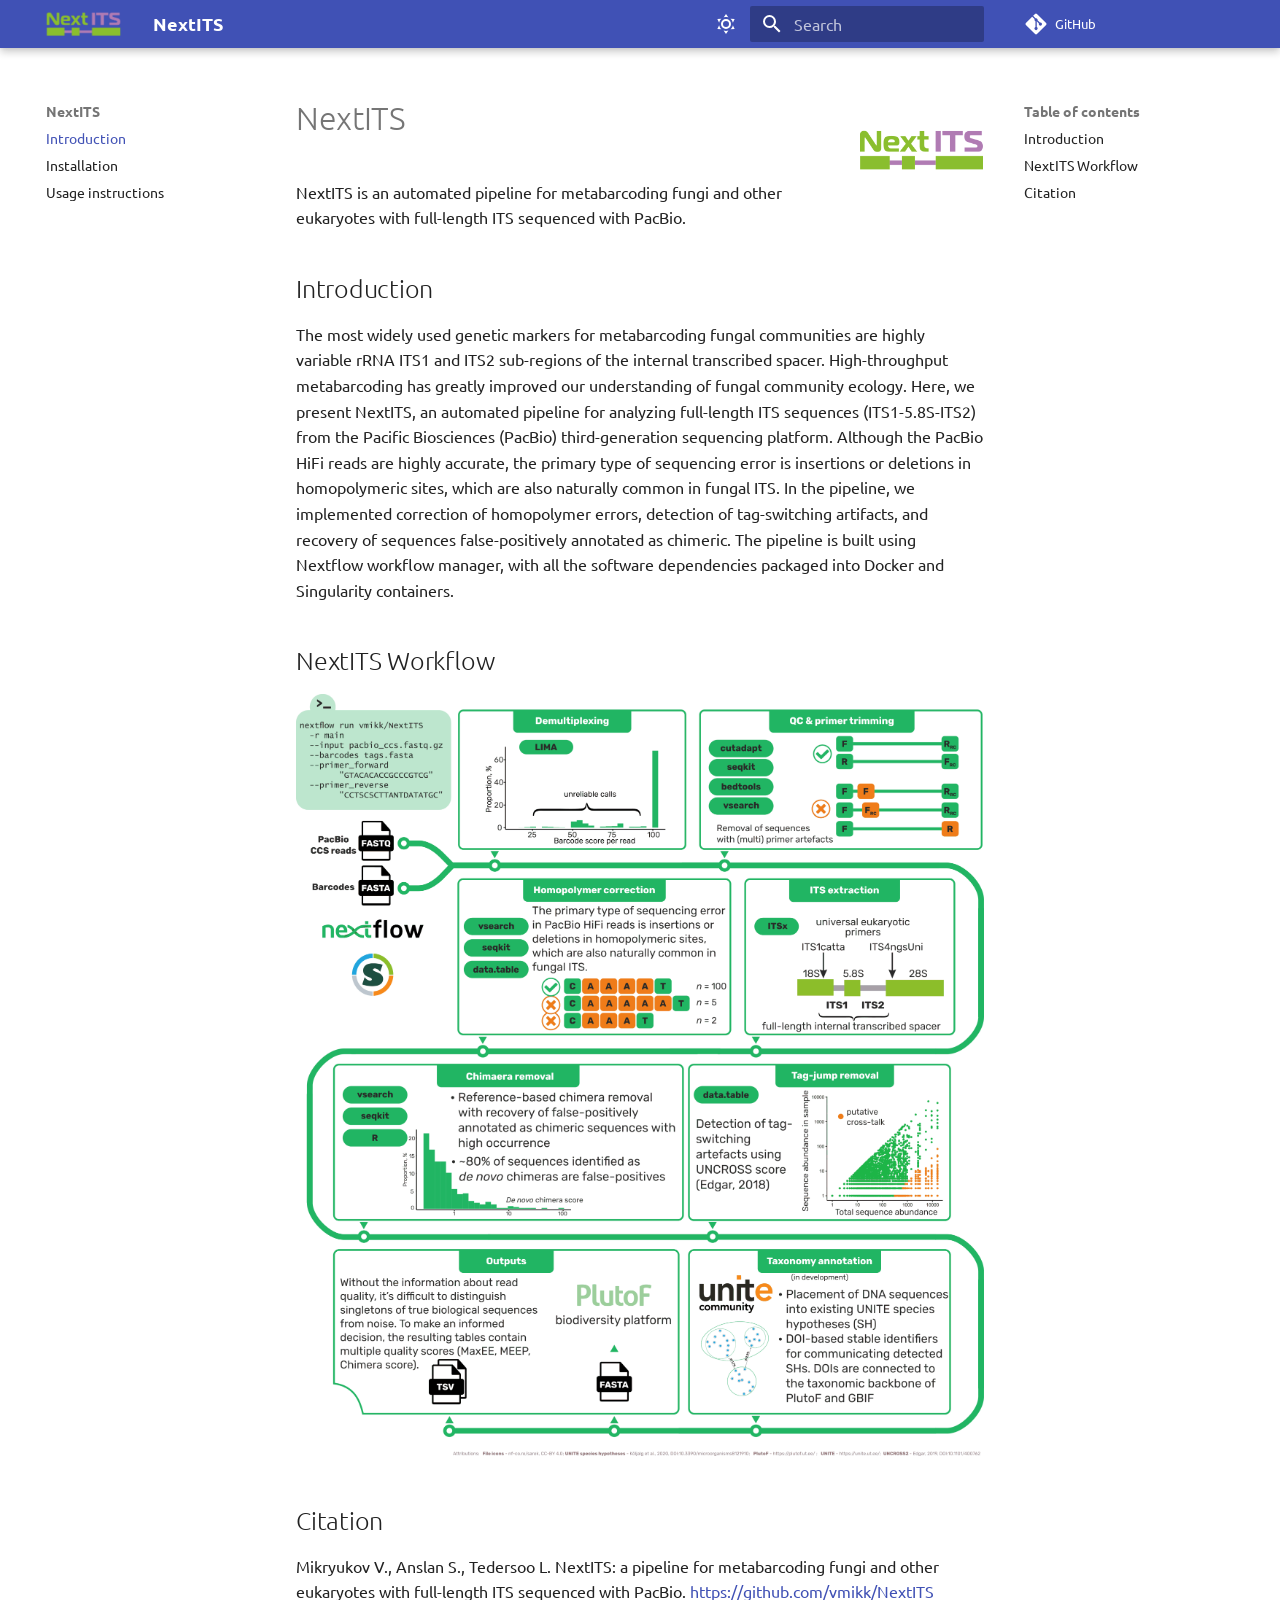
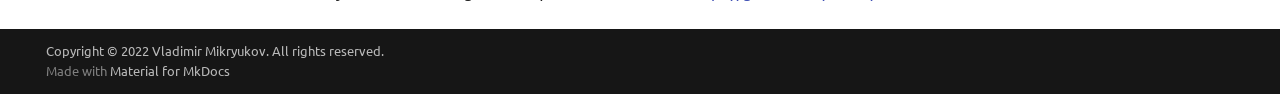
==== index.html @ e60261ee "Deployed 33f3c42 with MkDocs version: 1.4.2" ====
<!doctype html>
<html lang="en" class="no-js">
  <head>
    
      <meta charset="utf-8">
      <meta name="viewport" content="width=device-width,initial-scale=1">
      
        <meta name="description" content="A pipeline for metabarcoding fungi and other eukaryotes with full-length ITS sequenced with PacBio.">
      
      
        <meta name="author" content="Vladimir Mikryukov">
      
      
        <link rel="canonical" href="https://Next-ITS.github.io/">
      
      
      
        <link rel="next" href="installation/">
      
      <link rel="icon" href="assets/favicon.ico">
      <meta name="generator" content="mkdocs-1.4.2, mkdocs-material-9.0.6">
    
    
      
        <title>NextITS</title>
      
    
    
      <link rel="stylesheet" href="assets/stylesheets/main.558e4712.min.css">
      
        
        <link rel="stylesheet" href="assets/stylesheets/palette.2505c338.min.css">
      
      

    
    
    
      
        
        
        <link rel="preconnect" href="https://fonts.gstatic.com" crossorigin>
        <link rel="stylesheet" href="https://fonts.googleapis.com/css?family=Ubuntu:300,300i,400,400i,700,700i%7CUbuntu+Mono:400,400i,700,700i&display=fallback">
        <style>:root{--md-text-font:"Ubuntu";--md-code-font:"Ubuntu Mono"}</style>
      
    
    
    <script>__md_scope=new URL(".",location),__md_hash=e=>[...e].reduce((e,_)=>(e<<5)-e+_.charCodeAt(0),0),__md_get=(e,_=localStorage,t=__md_scope)=>JSON.parse(_.getItem(t.pathname+"."+e)),__md_set=(e,_,t=localStorage,a=__md_scope)=>{try{t.setItem(a.pathname+"."+e,JSON.stringify(_))}catch(e){}}</script>
    
      

    
    
    
  </head>
  
  
    
    
      
    
    
    
    
    <body dir="ltr" data-md-color-scheme="default" data-md-color-primary="indigo" data-md-color-accent="indigo">
  
    
    
      <script>var palette=__md_get("__palette");if(palette&&"object"==typeof palette.color)for(var key of Object.keys(palette.color))document.body.setAttribute("data-md-color-"+key,palette.color[key])</script>
    
    <input class="md-toggle" data-md-toggle="drawer" type="checkbox" id="__drawer" autocomplete="off">
    <input class="md-toggle" data-md-toggle="search" type="checkbox" id="__search" autocomplete="off">
    <label class="md-overlay" for="__drawer"></label>
    <div data-md-component="skip">
      
        
        <a href="#nextits" class="md-skip">
          Skip to content
        </a>
      
    </div>
    <div data-md-component="announce">
      
    </div>
    
    
      

<header class="md-header" data-md-component="header">
  <nav class="md-header__inner md-grid" aria-label="Header">
    <a href="." title="NextITS" class="md-header__button md-logo" aria-label="NextITS" data-md-component="logo">
      
  <img src="assets/NextITS_logo.webp" alt="logo">

    </a>
    <label class="md-header__button md-icon" for="__drawer">
      <svg xmlns="http://www.w3.org/2000/svg" viewBox="0 0 24 24"><path d="M3 6h18v2H3V6m0 5h18v2H3v-2m0 5h18v2H3v-2Z"/></svg>
    </label>
    <div class="md-header__title" data-md-component="header-title">
      <div class="md-header__ellipsis">
        <div class="md-header__topic">
          <span class="md-ellipsis">
            NextITS
          </span>
        </div>
        <div class="md-header__topic" data-md-component="header-topic">
          <span class="md-ellipsis">
            
              Introduction
            
          </span>
        </div>
      </div>
    </div>
    
      <form class="md-header__option" data-md-component="palette">
        
          
          <input class="md-option" data-md-color-media="" data-md-color-scheme="default" data-md-color-primary="indigo" data-md-color-accent="indigo"  aria-label="Switch to dark mode"  type="radio" name="__palette" id="__palette_1">
          
            <label class="md-header__button md-icon" title="Switch to dark mode" for="__palette_2" hidden>
              <svg xmlns="http://www.w3.org/2000/svg" viewBox="0 0 24 24"><path d="M12 7a5 5 0 0 1 5 5 5 5 0 0 1-5 5 5 5 0 0 1-5-5 5 5 0 0 1 5-5m0 2a3 3 0 0 0-3 3 3 3 0 0 0 3 3 3 3 0 0 0 3-3 3 3 0 0 0-3-3m0-7 2.39 3.42C13.65 5.15 12.84 5 12 5c-.84 0-1.65.15-2.39.42L12 2M3.34 7l4.16-.35A7.2 7.2 0 0 0 5.94 8.5c-.44.74-.69 1.5-.83 2.29L3.34 7m.02 10 1.76-3.77a7.131 7.131 0 0 0 2.38 4.14L3.36 17M20.65 7l-1.77 3.79a7.023 7.023 0 0 0-2.38-4.15l4.15.36m-.01 10-4.14.36c.59-.51 1.12-1.14 1.54-1.86.42-.73.69-1.5.83-2.29L20.64 17M12 22l-2.41-3.44c.74.27 1.55.44 2.41.44.82 0 1.63-.17 2.37-.44L12 22Z"/></svg>
            </label>
          
        
          
          <input class="md-option" data-md-color-media="" data-md-color-scheme="slate" data-md-color-primary="red" data-md-color-accent="red"  aria-label="Switch to light mode"  type="radio" name="__palette" id="__palette_2">
          
            <label class="md-header__button md-icon" title="Switch to light mode" for="__palette_1" hidden>
              <svg xmlns="http://www.w3.org/2000/svg" viewBox="0 0 24 24"><path d="m17.75 4.09-2.53 1.94.91 3.06-2.63-1.81-2.63 1.81.91-3.06-2.53-1.94L12.44 4l1.06-3 1.06 3 3.19.09m3.5 6.91-1.64 1.25.59 1.98-1.7-1.17-1.7 1.17.59-1.98L15.75 11l2.06-.05L18.5 9l.69 1.95 2.06.05m-2.28 4.95c.83-.08 1.72 1.1 1.19 1.85-.32.45-.66.87-1.08 1.27C15.17 23 8.84 23 4.94 19.07c-3.91-3.9-3.91-10.24 0-14.14.4-.4.82-.76 1.27-1.08.75-.53 1.93.36 1.85 1.19-.27 2.86.69 5.83 2.89 8.02a9.96 9.96 0 0 0 8.02 2.89m-1.64 2.02a12.08 12.08 0 0 1-7.8-3.47c-2.17-2.19-3.33-5-3.49-7.82-2.81 3.14-2.7 7.96.31 10.98 3.02 3.01 7.84 3.12 10.98.31Z"/></svg>
            </label>
          
        
      </form>
    
    
    
      <label class="md-header__button md-icon" for="__search">
        <svg xmlns="http://www.w3.org/2000/svg" viewBox="0 0 24 24"><path d="M9.5 3A6.5 6.5 0 0 1 16 9.5c0 1.61-.59 3.09-1.56 4.23l.27.27h.79l5 5-1.5 1.5-5-5v-.79l-.27-.27A6.516 6.516 0 0 1 9.5 16 6.5 6.5 0 0 1 3 9.5 6.5 6.5 0 0 1 9.5 3m0 2C7 5 5 7 5 9.5S7 14 9.5 14 14 12 14 9.5 12 5 9.5 5Z"/></svg>
      </label>
      <div class="md-search" data-md-component="search" role="dialog">
  <label class="md-search__overlay" for="__search"></label>
  <div class="md-search__inner" role="search">
    <form class="md-search__form" name="search">
      <input type="text" class="md-search__input" name="query" aria-label="Search" placeholder="Search" autocapitalize="off" autocorrect="off" autocomplete="off" spellcheck="false" data-md-component="search-query" required>
      <label class="md-search__icon md-icon" for="__search">
        <svg xmlns="http://www.w3.org/2000/svg" viewBox="0 0 24 24"><path d="M9.5 3A6.5 6.5 0 0 1 16 9.5c0 1.61-.59 3.09-1.56 4.23l.27.27h.79l5 5-1.5 1.5-5-5v-.79l-.27-.27A6.516 6.516 0 0 1 9.5 16 6.5 6.5 0 0 1 3 9.5 6.5 6.5 0 0 1 9.5 3m0 2C7 5 5 7 5 9.5S7 14 9.5 14 14 12 14 9.5 12 5 9.5 5Z"/></svg>
        <svg xmlns="http://www.w3.org/2000/svg" viewBox="0 0 24 24"><path d="M20 11v2H8l5.5 5.5-1.42 1.42L4.16 12l7.92-7.92L13.5 5.5 8 11h12Z"/></svg>
      </label>
      <nav class="md-search__options" aria-label="Search">
        
        <button type="reset" class="md-search__icon md-icon" title="Clear" aria-label="Clear" tabindex="-1">
          <svg xmlns="http://www.w3.org/2000/svg" viewBox="0 0 24 24"><path d="M19 6.41 17.59 5 12 10.59 6.41 5 5 6.41 10.59 12 5 17.59 6.41 19 12 13.41 17.59 19 19 17.59 13.41 12 19 6.41Z"/></svg>
        </button>
      </nav>
      
    </form>
    <div class="md-search__output">
      <div class="md-search__scrollwrap" data-md-scrollfix>
        <div class="md-search-result" data-md-component="search-result">
          <div class="md-search-result__meta">
            Initializing search
          </div>
          <ol class="md-search-result__list" role="presentation"></ol>
        </div>
      </div>
    </div>
  </div>
</div>
    
    
      <div class="md-header__source">
        <a href="https://github.com/vmikk/NextITS" title="Go to repository" class="md-source" data-md-component="source">
  <div class="md-source__icon md-icon">
    
    <svg xmlns="http://www.w3.org/2000/svg" viewBox="0 0 448 512"><!--! Font Awesome Free 6.2.1 by @fontawesome - https://fontawesome.com License - https://fontawesome.com/license/free (Icons: CC BY 4.0, Fonts: SIL OFL 1.1, Code: MIT License) Copyright 2022 Fonticons, Inc.--><path d="M439.55 236.05 244 40.45a28.87 28.87 0 0 0-40.81 0l-40.66 40.63 51.52 51.52c27.06-9.14 52.68 16.77 43.39 43.68l49.66 49.66c34.23-11.8 61.18 31 35.47 56.69-26.49 26.49-70.21-2.87-56-37.34L240.22 199v121.85c25.3 12.54 22.26 41.85 9.08 55a34.34 34.34 0 0 1-48.55 0c-17.57-17.6-11.07-46.91 11.25-56v-123c-20.8-8.51-24.6-30.74-18.64-45L142.57 101 8.45 235.14a28.86 28.86 0 0 0 0 40.81l195.61 195.6a28.86 28.86 0 0 0 40.8 0l194.69-194.69a28.86 28.86 0 0 0 0-40.81z"/></svg>
  </div>
  <div class="md-source__repository">
    GitHub
  </div>
</a>
      </div>
    
  </nav>
  
</header>
    
    <div class="md-container" data-md-component="container">
      
      
        
          
        
      
      <main class="md-main" data-md-component="main">
        <div class="md-main__inner md-grid">
          
            
              
              <div class="md-sidebar md-sidebar--primary" data-md-component="sidebar" data-md-type="navigation" >
                <div class="md-sidebar__scrollwrap">
                  <div class="md-sidebar__inner">
                    


<nav class="md-nav md-nav--primary" aria-label="Navigation" data-md-level="0">
  <label class="md-nav__title" for="__drawer">
    <a href="." title="NextITS" class="md-nav__button md-logo" aria-label="NextITS" data-md-component="logo">
      
  <img src="assets/NextITS_logo.webp" alt="logo">

    </a>
    NextITS
  </label>
  
    <div class="md-nav__source">
      <a href="https://github.com/vmikk/NextITS" title="Go to repository" class="md-source" data-md-component="source">
  <div class="md-source__icon md-icon">
    
    <svg xmlns="http://www.w3.org/2000/svg" viewBox="0 0 448 512"><!--! Font Awesome Free 6.2.1 by @fontawesome - https://fontawesome.com License - https://fontawesome.com/license/free (Icons: CC BY 4.0, Fonts: SIL OFL 1.1, Code: MIT License) Copyright 2022 Fonticons, Inc.--><path d="M439.55 236.05 244 40.45a28.87 28.87 0 0 0-40.81 0l-40.66 40.63 51.52 51.52c27.06-9.14 52.68 16.77 43.39 43.68l49.66 49.66c34.23-11.8 61.18 31 35.47 56.69-26.49 26.49-70.21-2.87-56-37.34L240.22 199v121.85c25.3 12.54 22.26 41.85 9.08 55a34.34 34.34 0 0 1-48.55 0c-17.57-17.6-11.07-46.91 11.25-56v-123c-20.8-8.51-24.6-30.74-18.64-45L142.57 101 8.45 235.14a28.86 28.86 0 0 0 0 40.81l195.61 195.6a28.86 28.86 0 0 0 40.8 0l194.69-194.69a28.86 28.86 0 0 0 0-40.81z"/></svg>
  </div>
  <div class="md-source__repository">
    GitHub
  </div>
</a>
    </div>
  
  <ul class="md-nav__list" data-md-scrollfix>
    
      
      
      

  
  
    
  
  
    <li class="md-nav__item md-nav__item--active">
      
      <input class="md-nav__toggle md-toggle" data-md-toggle="toc" type="checkbox" id="__toc">
      
      
        
      
      
        <label class="md-nav__link md-nav__link--active" for="__toc">
          Introduction
          <span class="md-nav__icon md-icon"></span>
        </label>
      
      <a href="." class="md-nav__link md-nav__link--active">
        Introduction
      </a>
      
        

<nav class="md-nav md-nav--secondary" aria-label="Table of contents">
  
  
  
    
  
  
    <label class="md-nav__title" for="__toc">
      <span class="md-nav__icon md-icon"></span>
      Table of contents
    </label>
    <ul class="md-nav__list" data-md-component="toc" data-md-scrollfix>
      
        <li class="md-nav__item">
  <a href="#introduction" class="md-nav__link">
    Introduction
  </a>
  
</li>
      
        <li class="md-nav__item">
  <a href="#nextits-workflow" class="md-nav__link">
    NextITS Workflow
  </a>
  
</li>
      
        <li class="md-nav__item">
  <a href="#citation" class="md-nav__link">
    Citation
  </a>
  
</li>
      
    </ul>
  
</nav>
      
    </li>
  

    
      
      
      

  
  
  
    <li class="md-nav__item">
      <a href="installation/" class="md-nav__link">
        Installation
      </a>
    </li>
  

    
      
      
      

  
  
  
    <li class="md-nav__item">
      <a href="usage/" class="md-nav__link">
        Usage instructions
      </a>
    </li>
  

    
  </ul>
</nav>
                  </div>
                </div>
              </div>
            
            
              
              <div class="md-sidebar md-sidebar--secondary" data-md-component="sidebar" data-md-type="toc" >
                <div class="md-sidebar__scrollwrap">
                  <div class="md-sidebar__inner">
                    

<nav class="md-nav md-nav--secondary" aria-label="Table of contents">
  
  
  
    
  
  
    <label class="md-nav__title" for="__toc">
      <span class="md-nav__icon md-icon"></span>
      Table of contents
    </label>
    <ul class="md-nav__list" data-md-component="toc" data-md-scrollfix>
      
        <li class="md-nav__item">
  <a href="#introduction" class="md-nav__link">
    Introduction
  </a>
  
</li>
      
        <li class="md-nav__item">
  <a href="#nextits-workflow" class="md-nav__link">
    NextITS Workflow
  </a>
  
</li>
      
        <li class="md-nav__item">
  <a href="#citation" class="md-nav__link">
    Citation
  </a>
  
</li>
      
    </ul>
  
</nav>
                  </div>
                </div>
              </div>
            
          
          
            <div class="md-content" data-md-component="content">
              <article class="md-content__inner md-typeset">
                
                  

  
  



<h1 id="nextits">NextITS <img align="right" alt="NextITS logo" src="/assets/NextITS_logo.webp" style="width:125px" /><a class="headerlink" href="#nextits" title="Permanent link">&para;</a></h1>
<p>NextITS is an automated pipeline for metabarcoding fungi and other eukaryotes with full-length ITS sequenced with PacBio.</p>
<h2 id="introduction">Introduction<a class="headerlink" href="#introduction" title="Permanent link">&para;</a></h2>
<p>The most widely used genetic markers for metabarcoding fungal communities are highly variable rRNA ITS1 and ITS2 sub-regions of the internal transcribed spacer. High-throughput metabarcoding has greatly improved our understanding of fungal community ecology. Here, we present NextITS, an automated pipeline for analyzing full-length ITS sequences (ITS1-5.8S-ITS2) from the Pacific Biosciences (PacBio) third-generation sequencing platform. Although the PacBio HiFi reads are highly accurate, the primary type of sequencing error is insertions or deletions in homopolymeric sites, which are also naturally common in fungal ITS. In the pipeline, we implemented correction of homopolymer errors, detection of tag-switching artifacts, and recovery of sequences false-positively annotated as chimeric. The pipeline is built using Nextflow workflow manager, with all the software dependencies packaged into Docker and Singularity containers.</p>
<h2 id="nextits-workflow">NextITS Workflow<a class="headerlink" href="#nextits-workflow" title="Permanent link">&para;</a></h2>
<p><a class="zoom" href="/assets/NextITS_Workflow.png">
<img alt="NextITS Workflow" src="/assets/NextITS_Workflow.png" />
</a></p>
<h2 id="citation">Citation<a class="headerlink" href="#citation" title="Permanent link">&para;</a></h2>
<p>Mikryukov V., Anslan S., Tedersoo L. NextITS: a pipeline for metabarcoding fungi and other eukaryotes with full-length ITS sequenced with PacBio. <a href="https://github.com/vmikk/NextITS">https://github.com/vmikk/NextITS</a></p>





                
              </article>
            </div>
          
          
        </div>
        
      </main>
      
        <footer class="md-footer">
  
  <div class="md-footer-meta md-typeset">
    <div class="md-footer-meta__inner md-grid">
      <div class="md-copyright">
  
    <div class="md-copyright__highlight">
      Copyright © 2022 Vladimir Mikryukov. All rights reserved.
    </div>
  
  
    Made with
    <a href="https://squidfunk.github.io/mkdocs-material/" target="_blank" rel="noopener">
      Material for MkDocs
    </a>
  
</div>
      
    </div>
  </div>
</footer>
      
    </div>
    <div class="md-dialog" data-md-component="dialog">
      <div class="md-dialog__inner md-typeset"></div>
    </div>
    
    <script id="__config" type="application/json">{"base": ".", "features": [], "search": "assets/javascripts/workers/search.e5c33ebb.min.js", "translations": {"clipboard.copied": "Copied to clipboard", "clipboard.copy": "Copy to clipboard", "search.result.more.one": "1 more on this page", "search.result.more.other": "# more on this page", "search.result.none": "No matching documents", "search.result.one": "1 matching document", "search.result.other": "# matching documents", "search.result.placeholder": "Type to start searching", "search.result.term.missing": "Missing", "select.version": "Select version"}}</script>
    
    
      <script src="assets/javascripts/bundle.51d95adb.min.js"></script>
      
    
  </body>
</html>
---- assets/stylesheets/main.558e4712.min.css ----
@charset "UTF-8";html{-webkit-text-size-adjust:none;-moz-text-size-adjust:none;text-size-adjust:none;box-sizing:border-box}*,:after,:before{box-sizing:inherit}@media (prefers-reduced-motion){*,:after,:before{transition:none!important}}body{margin:0}a,button,input,label{-webkit-tap-highlight-color:transparent}a{color:inherit;text-decoration:none}hr{border:0;box-sizing:initial;display:block;height:.05rem;overflow:visible;padding:0}small{font-size:80%}sub,sup{line-height:1em}img{border-style:none}table{border-collapse:initial;border-spacing:0}td,th{font-weight:400;vertical-align:top}button{background:#0000;border:0;font-family:inherit;font-size:inherit;margin:0;padding:0}input{border:0;outline:none}:root{--md-primary-fg-color:#4051b5;--md-primary-fg-color--light:#5d6cc0;--md-primary-fg-color--dark:#303fa1;--md-primary-bg-color:#fff;--md-primary-bg-color--light:#ffffffb3;--md-accent-fg-color:#526cfe;--md-accent-fg-color--transparent:#526cfe1a;--md-accent-bg-color:#fff;--md-accent-bg-color--light:#ffffffb3}:root,[data-md-color-scheme=default]{--md-default-fg-color:#000000de;--md-default-fg-color--light:#0000008a;--md-default-fg-color--lighter:#00000052;--md-default-fg-color--lightest:#00000012;--md-default-bg-color:#fff;--md-default-bg-color--light:#ffffffb3;--md-default-bg-color--lighter:#ffffff4d;--md-default-bg-color--lightest:#ffffff1f;--md-code-fg-color:#36464e;--md-code-bg-color:#f5f5f5;--md-code-hl-color:#ffff0080;--md-code-hl-number-color:#d52a2a;--md-code-hl-special-color:#db1457;--md-code-hl-function-color:#a846b9;--md-code-hl-constant-color:#6e59d9;--md-code-hl-keyword-color:#3f6ec6;--md-code-hl-string-color:#1c7d4d;--md-code-hl-name-color:var(--md-code-fg-color);--md-code-hl-operator-color:var(--md-default-fg-color--light);--md-code-hl-punctuation-color:var(--md-default-fg-color--light);--md-code-hl-comment-color:var(--md-default-fg-color--light);--md-code-hl-generic-color:var(--md-default-fg-color--light);--md-code-hl-variable-color:var(--md-default-fg-color--light);--md-typeset-color:var(--md-default-fg-color);--md-typeset-a-color:var(--md-primary-fg-color);--md-typeset-mark-color:#ffff0080;--md-typeset-del-color:#f5503d26;--md-typeset-ins-color:#0bd57026;--md-typeset-kbd-color:#fafafa;--md-typeset-kbd-accent-color:#fff;--md-typeset-kbd-border-color:#b8b8b8;--md-typeset-table-color:#0000001f;--md-admonition-fg-color:var(--md-default-fg-color);--md-admonition-bg-color:var(--md-default-bg-color);--md-footer-fg-color:#fff;--md-footer-fg-color--light:#ffffffb3;--md-footer-fg-color--lighter:#ffffff73;--md-footer-bg-color:#000000de;--md-footer-bg-color--dark:#00000052;--md-shadow-z1:0 0.2rem 0.5rem #0000000d,0 0 0.05rem #0000001a;--md-shadow-z2:0 0.2rem 0.5rem #0000001a,0 0 0.05rem #00000040;--md-shadow-z3:0 0.2rem 0.5rem #0003,0 0 0.05rem #00000059}.md-icon svg{fill:currentcolor;display:block;height:1.2rem;width:1.2rem}body{-webkit-font-smoothing:antialiased;-moz-osx-font-smoothing:grayscale;--md-text-font-family:var(--md-text-font,_),-apple-system,BlinkMacSystemFont,Helvetica,Arial,sans-serif;--md-code-font-family:var(--md-code-font,_),SFMono-Regular,Consolas,Menlo,monospace}aside,body,input{font-feature-settings:"kern","liga";color:var(--md-typeset-color);font-family:var(--md-text-font-family)}code,kbd,pre{font-feature-settings:"kern";font-family:var(--md-code-font-family)}:root{--md-typeset-table-sort-icon:url('data:image/svg+xml;charset=utf-8,<svg xmlns="http://www.w3.org/2000/svg" viewBox="0 0 24 24"><path d="m18 21-4-4h3V7h-3l4-4 4 4h-3v10h3M2 19v-2h10v2M2 13v-2h7v2M2 7V5h4v2H2Z"/></svg>');--md-typeset-table-sort-icon--asc:url('data:image/svg+xml;charset=utf-8,<svg xmlns="http://www.w3.org/2000/svg" viewBox="0 0 24 24"><path d="M19 17h3l-4 4-4-4h3V3h2M2 17h10v2H2M6 5v2H2V5m0 6h7v2H2v-2Z"/></svg>');--md-typeset-table-sort-icon--desc:url('data:image/svg+xml;charset=utf-8,<svg xmlns="http://www.w3.org/2000/svg" viewBox="0 0 24 24"><path d="M19 7h3l-4-4-4 4h3v14h2M2 17h10v2H2M6 5v2H2V5m0 6h7v2H2v-2Z"/></svg>')}.md-typeset{-webkit-print-color-adjust:exact;color-adjust:exact;font-size:.8rem;line-height:1.6}@media print{.md-typeset{font-size:.68rem}}.md-typeset blockquote,.md-typeset dl,.md-typeset figure,.md-typeset ol,.md-typeset pre,.md-typeset ul{margin-bottom:1em;margin-top:1em}.md-typeset h1{color:var(--md-default-fg-color--light);font-size:2em;line-height:1.3;margin:0 0 1.25em}.md-typeset h1,.md-typeset h2{font-weight:300;letter-spacing:-.01em}.md-typeset h2{font-size:1.5625em;line-height:1.4;margin:1.6em 0 .64em}.md-typeset h3{font-size:1.25em;font-weight:400;letter-spacing:-.01em;line-height:1.5;margin:1.6em 0 .8em}.md-typeset h2+h3{margin-top:.8em}.md-typeset h4{font-weight:700;letter-spacing:-.01em;margin:1em 0}.md-typeset h5,.md-typeset h6{color:var(--md-default-fg-color--light);font-size:.8em;font-weight:700;letter-spacing:-.01em;margin:1.25em 0}.md-typeset h5{text-transform:uppercase}.md-typeset hr{border-bottom:.05rem solid var(--md-default-fg-color--lightest);display:flow-root;margin:1.5em 0}.md-typeset a{color:var(--md-typeset-a-color);word-break:break-word}.md-typeset a,.md-typeset a:before{transition:color 125ms}.md-typeset a:focus,.md-typeset a:hover{color:var(--md-accent-fg-color)}.md-typeset a:focus code,.md-typeset a:hover code{background-color:var(--md-accent-fg-color--transparent)}.md-typeset a code{color:currentcolor;transition:background-color 125ms}.md-typeset a.focus-visible{outline-color:var(--md-accent-fg-color);outline-offset:.2rem}.md-typeset code,.md-typeset kbd,.md-typeset pre{color:var(--md-code-fg-color);direction:ltr;font-variant-ligatures:none}@media print{.md-typeset code,.md-typeset kbd,.md-typeset pre{white-space:pre-wrap}}.md-typeset code{background-color:var(--md-code-bg-color);border-radius:.1rem;-webkit-box-decoration-break:clone;box-decoration-break:clone;font-size:.85em;padding:0 .2941176471em;word-break:break-word}.md-typeset code:not(.focus-visible){-webkit-tap-highlight-color:transparent;outline:none}.md-typeset pre{display:flow-root;line-height:1.4;position:relative}.md-typeset pre>code{-webkit-box-decoration-break:slice;box-decoration-break:slice;box-shadow:none;display:block;margin:0;outline-color:var(--md-accent-fg-color);overflow:auto;padding:.7720588235em 1.1764705882em;scrollbar-color:var(--md-default-fg-color--lighter) #0000;scrollbar-width:thin;touch-action:auto;word-break:normal}.md-typeset pre>code:hover{scrollbar-color:var(--md-accent-fg-color) #0000}.md-typeset pre>code::-webkit-scrollbar{height:.2rem;width:.2rem}.md-typeset pre>code::-webkit-scrollbar-thumb{background-color:var(--md-default-fg-color--lighter)}.md-typeset pre>code::-webkit-scrollbar-thumb:hover{background-color:var(--md-accent-fg-color)}.md-typeset kbd{background-color:var(--md-typeset-kbd-color);border-radius:.1rem;box-shadow:0 .1rem 0 .05rem var(--md-typeset-kbd-border-color),0 .1rem 0 var(--md-typeset-kbd-border-color),0 -.1rem .2rem var(--md-typeset-kbd-accent-color) inset;color:var(--md-default-fg-color);display:inline-block;font-size:.75em;padding:0 .6666666667em;vertical-align:text-top;word-break:break-word}.md-typeset mark{background-color:var(--md-typeset-mark-color);-webkit-box-decoration-break:clone;box-decoration-break:clone;color:inherit;word-break:break-word}.md-typeset abbr{border-bottom:.05rem dotted var(--md-default-fg-color--light);cursor:help;text-decoration:none}@media (hover:none){.md-typeset abbr[title]:focus:after,.md-typeset abbr[title]:hover:after{background-color:var(--md-default-fg-color);border-radius:.1rem;box-shadow:var(--md-shadow-z3);color:var(--md-default-bg-color);content:attr(title);font-size:.7rem;left:.8rem;margin-top:2em;padding:.2rem .3rem;position:absolute;right:.8rem}}.md-typeset small{opacity:.75}[dir=ltr] .md-typeset sub,[dir=ltr] .md-typeset sup{margin-left:.078125em}[dir=rtl] .md-typeset sub,[dir=rtl] .md-typeset sup{margin-right:.078125em}[dir=ltr] .md-typeset blockquote{padding-left:.6rem}[dir=rtl] .md-typeset blockquote{padding-right:.6rem}[dir=ltr] .md-typeset blockquote{border-left:.2rem solid var(--md-default-fg-color--lighter)}[dir=rtl] .md-typeset blockquote{border-right:.2rem solid var(--md-default-fg-color--lighter)}.md-typeset blockquote{color:var(--md-default-fg-color--light);margin-left:0;margin-right:0}.md-typeset ul{list-style-type:disc}[dir=ltr] .md-typeset ol,[dir=ltr] .md-typeset ul{margin-left:.625em}[dir=rtl] .md-typeset ol,[dir=rtl] .md-typeset ul{margin-right:.625em}.md-typeset ol,.md-typeset ul{padding:0}.md-typeset ol:not([hidden]),.md-typeset ul:not([hidden]){display:flow-root}.md-typeset ol ol,.md-typeset ul ol{list-style-type:lower-alpha}.md-typeset ol ol ol,.md-typeset ul ol ol{list-style-type:lower-roman}[dir=ltr] .md-typeset ol li,[dir=ltr] .md-typeset ul li{margin-left:1.25em}[dir=rtl] .md-typeset ol li,[dir=rtl] .md-typeset ul li{margin-right:1.25em}.md-typeset ol li,.md-typeset ul li{margin-bottom:.5em}.md-typeset ol li blockquote,.md-typeset ol li p,.md-typeset ul li blockquote,.md-typeset ul li p{margin:.5em 0}.md-typeset ol li:last-child,.md-typeset ul li:last-child{margin-bottom:0}[dir=ltr] .md-typeset ol li ol,[dir=ltr] .md-typeset ol li ul,[dir=ltr] .md-typeset ul li ol,[dir=ltr] .md-typeset ul li ul{margin-left:.625em}[dir=rtl] .md-typeset ol li ol,[dir=rtl] .md-typeset ol li ul,[dir=rtl] .md-typeset ul li ol,[dir=rtl] .md-typeset ul li ul{margin-right:.625em}.md-typeset ol li ol,.md-typeset ol li ul,.md-typeset ul li ol,.md-typeset ul li ul{margin-bottom:.5em;margin-top:.5em}[dir=ltr] .md-typeset dd{margin-left:1.875em}[dir=rtl] .md-typeset dd{margin-right:1.875em}.md-typeset dd{margin-bottom:1.5em;margin-top:1em}.md-typeset img,.md-typeset svg,.md-typeset video{height:auto;max-width:100%}.md-typeset img[align=left]{margin:1em 1em 1em 0}.md-typeset img[align=right]{margin:1em 0 1em 1em}.md-typeset img[align]:only-child{margin-top:0}.md-typeset img[src$="#gh-dark-mode-only"],.md-typeset img[src$="#only-dark"]{display:none}.md-typeset figure{display:flow-root;margin:1em auto;max-width:100%;text-align:center;width:-webkit-fit-content;width:-moz-fit-content;width:fit-content}.md-typeset figure img{display:block}.md-typeset figcaption{font-style:italic;margin:1em auto;max-width:24rem}.md-typeset iframe{max-width:100%}.md-typeset table:not([class]){background-color:var(--md-default-bg-color);border:.05rem solid var(--md-typeset-table-color);border-radius:.1rem;display:inline-block;font-size:.64rem;max-width:100%;overflow:auto;touch-action:auto}@media print{.md-typeset table:not([class]){display:table}}.md-typeset table:not([class])+*{margin-top:1.5em}.md-typeset table:not([class]) td>:first-child,.md-typeset table:not([class]) th>:first-child{margin-top:0}.md-typeset table:not([class]) td>:last-child,.md-typeset table:not([class]) th>:last-child{margin-bottom:0}.md-typeset table:not([class]) td:not([align]),.md-typeset table:not([class]) th:not([align]){text-align:left}[dir=rtl] .md-typeset table:not([class]) td:not([align]),[dir=rtl] .md-typeset table:not([class]) th:not([align]){text-align:right}.md-typeset table:not([class]) th{font-weight:700;min-width:5rem;padding:.9375em 1.25em;vertical-align:top}.md-typeset table:not([class]) td{border-top:.05rem solid var(--md-typeset-table-color);padding:.9375em 1.25em;vertical-align:top}.md-typeset table:not([class]) tbody tr{transition:background-color 125ms}.md-typeset table:not([class]) tbody tr:hover{background-color:rgba(0,0,0,.035);box-shadow:0 .05rem 0 var(--md-default-bg-color) inset}.md-typeset table:not([class]) a{word-break:normal}.md-typeset table th[role=columnheader]{cursor:pointer}[dir=ltr] .md-typeset table th[role=columnheader]:after{margin-left:.5em}[dir=rtl] .md-typeset table th[role=columnheader]:after{margin-right:.5em}.md-typeset table th[role=columnheader]:after{content:"";display:inline-block;height:1.2em;-webkit-mask-image:var(--md-typeset-table-sort-icon);mask-image:var(--md-typeset-table-sort-icon);-webkit-mask-repeat:no-repeat;mask-repeat:no-repeat;-webkit-mask-size:contain;mask-size:contain;transition:background-color 125ms;vertical-align:text-bottom;width:1.2em}.md-typeset table th[role=columnheader]:hover:after{background-color:var(--md-default-fg-color--lighter)}.md-typeset table th[role=columnheader][aria-sort=ascending]:after{background-color:var(--md-default-fg-color--light);-webkit-mask-image:var(--md-typeset-table-sort-icon--asc);mask-image:var(--md-typeset-table-sort-icon--asc)}.md-typeset table th[role=columnheader][aria-sort=descending]:after{background-color:var(--md-default-fg-color--light);-webkit-mask-image:var(--md-typeset-table-sort-icon--desc);mask-image:var(--md-typeset-table-sort-icon--desc)}.md-typeset__scrollwrap{margin:1em -.8rem;overflow-x:auto;touch-action:auto}.md-typeset__table{display:inline-block;margin-bottom:.5em;padding:0 .8rem}@media print{.md-typeset__table{display:block}}html .md-typeset__table table{display:table;margin:0;overflow:hidden;width:100%}@media screen and (max-width:44.9375em){.md-content__inner>pre{margin:1em -.8rem}.md-content__inner>pre code{border-radius:0}}.md-banner{background-color:var(--md-footer-bg-color);color:var(--md-footer-fg-color);overflow:auto}@media print{.md-banner{display:none}}.md-banner--warning{background:var(--md-typeset-mark-color);color:var(--md-default-fg-color)}.md-banner__inner{font-size:.7rem;margin:.6rem auto;padding:0 .8rem}[dir=ltr] .md-banner__button{float:right}[dir=rtl] .md-banner__button{float:left}.md-banner__button{color:inherit;cursor:pointer;transition:opacity .25s}.md-banner__button:hover{opacity:.7}html{font-size:125%;height:100%;overflow-x:hidden}@media screen and (min-width:100em){html{font-size:137.5%}}@media screen and (min-width:125em){html{font-size:150%}}body{background-color:var(--md-default-bg-color);display:flex;flex-direction:column;font-size:.5rem;min-height:100%;position:relative;width:100%}@media print{body{display:block}}@media screen and (max-width:59.9375em){body[data-md-scrolllock]{position:fixed}}.md-grid{margin-left:auto;margin-right:auto;max-width:61rem}.md-container{display:flex;flex-direction:column;flex-grow:1}@media print{.md-container{display:block}}.md-main{flex-grow:1}.md-main__inner{display:flex;height:100%;margin-top:1.5rem}.md-ellipsis{overflow:hidden;text-overflow:ellipsis;white-space:nowrap}.md-toggle{display:none}.md-option{height:0;opacity:0;position:absolute;width:0}.md-option:checked+label:not([hidden]){display:block}.md-option.focus-visible+label{outline-color:var(--md-accent-fg-color);outline-style:auto}.md-skip{background-color:var(--md-default-fg-color);border-radius:.1rem;color:var(--md-default-bg-color);font-size:.64rem;margin:.5rem;opacity:0;outline-color:var(--md-accent-fg-color);padding:.3rem .5rem;position:fixed;transform:translateY(.4rem);z-index:-1}.md-skip:focus{opacity:1;transform:translateY(0);transition:transform .25s cubic-bezier(.4,0,.2,1),opacity 175ms 75ms;z-index:10}@page{margin:25mm}:root{--md-clipboard-icon:url('data:image/svg+xml;charset=utf-8,<svg xmlns="http://www.w3.org/2000/svg" viewBox="0 0 24 24"><path d="M19 21H8V7h11m0-2H8a2 2 0 0 0-2 2v14a2 2 0 0 0 2 2h11a2 2 0 0 0 2-2V7a2 2 0 0 0-2-2m-3-4H4a2 2 0 0 0-2 2v14h2V3h12V1Z"/></svg>')}.md-clipboard{border-radius:.1rem;color:var(--md-default-fg-color--lightest);cursor:pointer;height:1.5em;outline-color:var(--md-accent-fg-color);outline-offset:.1rem;position:absolute;right:.5em;top:.5em;transition:color .25s;width:1.5em;z-index:1}@media print{.md-clipboard{display:none}}.md-clipboard:not(.focus-visible){-webkit-tap-highlight-color:transparent;outline:none}:hover>.md-clipboard{color:var(--md-default-fg-color--light)}.md-clipboard:focus,.md-clipboard:hover{color:var(--md-accent-fg-color)}.md-clipboard:after{background-color:currentcolor;content:"";display:block;height:1.125em;margin:0 auto;-webkit-mask-image:var(--md-clipboard-icon);mask-image:var(--md-clipboard-icon);-webkit-mask-position:center;mask-position:center;-webkit-mask-repeat:no-repeat;mask-repeat:no-repeat;-webkit-mask-size:contain;mask-size:contain;width:1.125em}.md-clipboard--inline{cursor:pointer}.md-clipboard--inline code{transition:color .25s,background-color .25s}.md-clipboard--inline:focus code,.md-clipboard--inline:hover code{background-color:var(--md-accent-fg-color--transparent);color:var(--md-accent-fg-color)}@keyframes consent{0%{opacity:0;transform:translateY(100%)}to{opacity:1;transform:translateY(0)}}@keyframes overlay{0%{opacity:0}to{opacity:1}}.md-consent__overlay{animation:overlay .25s both;-webkit-backdrop-filter:blur(.1rem);backdrop-filter:blur(.1rem);background-color:#0000008a;height:100%;opacity:1;position:fixed;top:0;width:100%;z-index:5}.md-consent__inner{animation:consent .5s cubic-bezier(.1,.7,.1,1) both;background-color:var(--md-default-bg-color);border:0;border-radius:.1rem;bottom:0;box-shadow:0 0 .2rem #0000001a,0 .2rem .4rem #0003;max-height:100%;overflow:auto;padding:0;position:fixed;width:100%;z-index:5}.md-consent__form{padding:.8rem}.md-consent__settings{display:none;margin:1em 0}input:checked+.md-consent__settings{display:block}.md-consent__controls{margin-bottom:.8rem}.md-typeset .md-consent__controls .md-button{display:inline}@media screen and (max-width:44.9375em){.md-typeset .md-consent__controls .md-button{display:block;margin-top:.4rem;text-align:center;width:100%}}.md-consent label{cursor:pointer}.md-content{flex-grow:1;min-width:0}.md-content__inner{margin:0 .8rem 1.2rem;padding-top:.6rem}@media screen and (min-width:76.25em){[dir=ltr] .md-sidebar--primary:not([hidden])~.md-content>.md-content__inner{margin-left:1.2rem}[dir=ltr] .md-sidebar--secondary:not([hidden])~.md-content>.md-content__inner,[dir=rtl] .md-sidebar--primary:not([hidden])~.md-content>.md-content__inner{margin-right:1.2rem}[dir=rtl] .md-sidebar--secondary:not([hidden])~.md-content>.md-content__inner{margin-left:1.2rem}}.md-content__inner:before{content:"";display:block;height:.4rem}.md-content__inner>:last-child{margin-bottom:0}[dir=ltr] .md-content__button{float:right}[dir=rtl] .md-content__button{float:left}[dir=ltr] .md-content__button{margin-left:.4rem}[dir=rtl] .md-content__button{margin-right:.4rem}.md-content__button{margin:.4rem 0;padding:0}@media print{.md-content__button{display:none}}.md-typeset .md-content__button{color:var(--md-default-fg-color--lighter)}.md-content__button svg{display:inline;vertical-align:top}[dir=rtl] .md-content__button svg{transform:scaleX(-1)}[dir=ltr] .md-dialog{right:.8rem}[dir=rtl] .md-dialog{left:.8rem}.md-dialog{background-color:var(--md-default-fg-color);border-radius:.1rem;bottom:.8rem;box-shadow:var(--md-shadow-z3);min-width:11.1rem;opacity:0;padding:.4rem .6rem;pointer-events:none;position:fixed;transform:translateY(100%);transition:transform 0ms .4s,opacity .4s;z-index:4}@media print{.md-dialog{display:none}}.md-dialog--active{opacity:1;pointer-events:auto;transform:translateY(0);transition:transform .4s cubic-bezier(.075,.85,.175,1),opacity .4s}.md-dialog__inner{color:var(--md-default-bg-color);font-size:.7rem}.md-feedback{margin:2em 0 1em;text-align:center}.md-feedback fieldset{border:none;margin:0;padding:0}.md-feedback__title{font-weight:700;margin:1em auto}.md-feedback__inner{position:relative}.md-feedback__list{align-content:baseline;display:flex;flex-wrap:wrap;justify-content:center;position:relative}.md-feedback__list:hover .md-icon:not(:disabled){color:var(--md-default-fg-color--lighter)}:disabled .md-feedback__list{min-height:1.8rem}.md-feedback__icon{color:var(--md-default-fg-color--light);cursor:pointer;flex-shrink:0;margin:0 .1rem;transition:color 125ms}.md-feedback__icon:not(:disabled).md-icon:hover{color:var(--md-accent-fg-color)}.md-feedback__icon:disabled{color:var(--md-default-fg-color--lightest);pointer-events:none}.md-feedback__note{opacity:0;position:relative;transform:translateY(.4rem);transition:transform .4s cubic-bezier(.1,.7,.1,1),opacity .15s}.md-feedback__note>*{margin:0 auto;max-width:16rem}:disabled .md-feedback__note{opacity:1;transform:translateY(0)}.md-footer{background-color:var(--md-footer-bg-color);color:var(--md-footer-fg-color)}@media print{.md-footer{display:none}}.md-footer__inner{justify-content:space-between;overflow:auto;padding:.2rem}.md-footer__inner:not([hidden]){display:flex}.md-footer__link{display:flex;flex-grow:0.01;outline-color:var(--md-accent-fg-color);overflow:hidden;padding-bottom:.4rem;padding-top:1.4rem;transition:opacity .25s}.md-footer__link:focus,.md-footer__link:hover{opacity:.7}[dir=rtl] .md-footer__link svg{transform:scaleX(-1)}@media screen and (max-width:44.9375em){.md-footer__link--prev .md-footer__title{display:none}}[dir=ltr] .md-footer__link--next{margin-left:auto}[dir=rtl] .md-footer__link--next{margin-right:auto}.md-footer__link--next{text-align:right}[dir=rtl] .md-footer__link--next{text-align:left}.md-footer__title{flex-grow:1;font-size:.9rem;line-height:2.4rem;max-width:calc(100% - 2.4rem);padding:0 1rem;position:relative;white-space:nowrap}.md-footer__button{margin:.2rem;padding:.4rem}.md-footer__direction{font-size:.64rem;left:0;margin-top:-1rem;opacity:.7;padding:0 1rem;position:absolute;right:0}.md-footer-meta{background-color:var(--md-footer-bg-color--dark)}.md-footer-meta__inner{display:flex;flex-wrap:wrap;justify-content:space-between;padding:.2rem}html .md-footer-meta.md-typeset a{color:var(--md-footer-fg-color--light)}html .md-footer-meta.md-typeset a:focus,html .md-footer-meta.md-typeset a:hover{color:var(--md-footer-fg-color)}.md-copyright{color:var(--md-footer-fg-color--lighter);font-size:.64rem;margin:auto .6rem;padding:.4rem 0;width:100%}@media screen and (min-width:45em){.md-copyright{width:auto}}.md-copyright__highlight{color:var(--md-footer-fg-color--light)}.md-social{margin:0 .4rem;padding:.2rem 0 .6rem}@media screen and (min-width:45em){.md-social{padding:.6rem 0}}.md-social__link{display:inline-block;height:1.6rem;text-align:center;width:1.6rem}.md-social__link:before{line-height:1.9}.md-social__link svg{fill:currentcolor;max-height:.8rem;vertical-align:-25%}.md-typeset .md-button{border:.1rem solid;border-radius:.1rem;color:var(--md-primary-fg-color);cursor:pointer;display:inline-block;font-weight:700;padding:.625em 2em;transition:color 125ms,background-color 125ms,border-color 125ms}.md-typeset .md-button--primary{background-color:var(--md-primary-fg-color);border-color:var(--md-primary-fg-color);color:var(--md-primary-bg-color)}.md-typeset .md-button:focus,.md-typeset .md-button:hover{background-color:var(--md-accent-fg-color);border-color:var(--md-accent-fg-color);color:var(--md-accent-bg-color)}[dir=ltr] .md-typeset .md-input{border-top-left-radius:.1rem}[dir=ltr] .md-typeset .md-input,[dir=rtl] .md-typeset .md-input{border-top-right-radius:.1rem}[dir=rtl] .md-typeset .md-input{border-top-left-radius:.1rem}.md-typeset .md-input{border-bottom:.1rem solid var(--md-default-fg-color--lighter);box-shadow:var(--md-shadow-z1);font-size:.8rem;height:1.8rem;padding:0 .6rem;transition:border .25s,box-shadow .25s}.md-typeset .md-input:focus,.md-typeset .md-input:hover{border-bottom-color:var(--md-accent-fg-color);box-shadow:var(--md-shadow-z2)}.md-typeset .md-input--stretch{width:100%}.md-header{background-color:var(--md-primary-fg-color);box-shadow:0 0 .2rem #0000,0 .2rem .4rem #0000;color:var(--md-primary-bg-color);display:block;left:0;position:-webkit-sticky;position:sticky;right:0;top:0;z-index:4}@media print{.md-header{display:none}}.md-header[hidden]{transform:translateY(-100%);transition:transform .25s cubic-bezier(.8,0,.6,1),box-shadow .25s}.md-header--shadow{box-shadow:0 0 .2rem #0000001a,0 .2rem .4rem #0003;transition:transform .25s cubic-bezier(.1,.7,.1,1),box-shadow .25s}.md-header__inner{align-items:center;display:flex;padding:0 .2rem}.md-header__button{color:currentcolor;cursor:pointer;margin:.2rem;outline-color:var(--md-accent-fg-color);padding:.4rem;position:relative;transition:opacity .25s;vertical-align:middle;z-index:1}.md-header__button:hover{opacity:.7}.md-header__button:not([hidden]){display:inline-block}.md-header__button:not(.focus-visible){-webkit-tap-highlight-color:transparent;outline:none}.md-header__button.md-logo{margin:.2rem;padding:.4rem}@media screen and (max-width:76.1875em){.md-header__button.md-logo{display:none}}.md-header__button.md-logo img,.md-header__button.md-logo svg{fill:currentcolor;display:block;height:1.2rem;width:auto}@media screen and (min-width:60em){.md-header__button[for=__search]{display:none}}.no-js .md-header__button[for=__search]{display:none}[dir=rtl] .md-header__button[for=__search] svg{transform:scaleX(-1)}@media screen and (min-width:76.25em){.md-header__button[for=__drawer]{display:none}}.md-header__topic{display:flex;max-width:100%;position:absolute;transition:transform .4s cubic-bezier(.1,.7,.1,1),opacity .15s;white-space:nowrap}.md-header__topic+.md-header__topic{opacity:0;pointer-events:none;transform:translateX(1.25rem);transition:transform .4s cubic-bezier(1,.7,.1,.1),opacity .15s;z-index:-1}[dir=rtl] .md-header__topic+.md-header__topic{transform:translateX(-1.25rem)}.md-header__topic:first-child{font-weight:700}[dir=ltr] .md-header__title{margin-right:.4rem}[dir=rtl] .md-header__title{margin-left:.4rem}[dir=ltr] .md-header__title{margin-left:1rem}[dir=rtl] .md-header__title{margin-right:1rem}.md-header__title{flex-grow:1;font-size:.9rem;height:2.4rem;line-height:2.4rem}.md-header__title--active .md-header__topic{opacity:0;pointer-events:none;transform:translateX(-1.25rem);transition:transform .4s cubic-bezier(1,.7,.1,.1),opacity .15s;z-index:-1}[dir=rtl] .md-header__title--active .md-header__topic{transform:translateX(1.25rem)}.md-header__title--active .md-header__topic+.md-header__topic{opacity:1;pointer-events:auto;transform:translateX(0);transition:transform .4s cubic-bezier(.1,.7,.1,1),opacity .15s;z-index:0}.md-header__title>.md-header__ellipsis{height:100%;position:relative;width:100%}.md-header__option{display:flex;flex-shrink:0;max-width:100%;transition:max-width 0ms .25s,opacity .25s .25s;white-space:nowrap}[data-md-toggle=search]:checked~.md-header .md-header__option{max-width:0;opacity:0;transition:max-width 0ms,opacity 0ms}.md-header__source{display:none}@media screen and (min-width:60em){[dir=ltr] .md-header__source{margin-left:1rem}[dir=rtl] .md-header__source{margin-right:1rem}.md-header__source{display:block;max-width:11.7rem;width:11.7rem}}@media screen and (min-width:76.25em){[dir=ltr] .md-header__source{margin-left:1.4rem}[dir=rtl] .md-header__source{margin-right:1.4rem}}:root{--md-nav-icon--prev:url('data:image/svg+xml;charset=utf-8,<svg xmlns="http://www.w3.org/2000/svg" viewBox="0 0 24 24"><path d="M20 11v2H8l5.5 5.5-1.42 1.42L4.16 12l7.92-7.92L13.5 5.5 8 11h12Z"/></svg>');--md-nav-icon--next:url('data:image/svg+xml;charset=utf-8,<svg xmlns="http://www.w3.org/2000/svg" viewBox="0 0 24 24"><path d="M8.59 16.58 13.17 12 8.59 7.41 10 6l6 6-6 6-1.41-1.42Z"/></svg>');--md-toc-icon:url('data:image/svg+xml;charset=utf-8,<svg xmlns="http://www.w3.org/2000/svg" viewBox="0 0 24 24"><path d="M3 9h14V7H3v2m0 4h14v-2H3v2m0 4h14v-2H3v2m16 0h2v-2h-2v2m0-10v2h2V7h-2m0 6h2v-2h-2v2Z"/></svg>')}.md-nav{font-size:.7rem;line-height:1.3}.md-nav__title{color:var(--md-default-fg-color--light);display:block;font-weight:700;overflow:hidden;padding:0 .6rem;text-overflow:ellipsis}.md-nav__title .md-nav__button{display:none}.md-nav__title .md-nav__button img{height:100%;width:auto}.md-nav__title .md-nav__button.md-logo img,.md-nav__title .md-nav__button.md-logo svg{fill:currentcolor;display:block;height:2.4rem;max-width:100%;object-fit:contain;width:auto}.md-nav__list{list-style:none;margin:0;padding:0}.md-nav__item{padding:0 .6rem}[dir=ltr] .md-nav__item .md-nav__item{padding-right:0}[dir=rtl] .md-nav__item .md-nav__item{padding-left:0}.md-nav__link{align-items:center;cursor:pointer;display:flex;justify-content:space-between;margin-top:.625em;overflow:hidden;scroll-snap-align:start;text-overflow:ellipsis;transition:color 125ms}.md-nav__link--passed{color:var(--md-default-fg-color--light)}.md-nav__item .md-nav__link--active{color:var(--md-typeset-a-color)}.md-nav__item .md-nav__link--index [href]{width:100%}.md-nav__link:focus,.md-nav__link:hover{color:var(--md-accent-fg-color)}.md-nav__link.focus-visible{outline-color:var(--md-accent-fg-color);outline-offset:.2rem}.md-nav--primary .md-nav__link[for=__toc]{display:none}.md-nav--primary .md-nav__link[for=__toc] .md-icon:after{background-color:currentcolor;display:block;height:100%;-webkit-mask-image:var(--md-toc-icon);mask-image:var(--md-toc-icon);width:100%}.md-nav--primary .md-nav__link[for=__toc]~.md-nav{display:none}.md-nav__link>*{cursor:pointer;display:flex}.md-nav__icon{flex-shrink:0}.md-nav__source{display:none}@media screen and (max-width:76.1875em){.md-nav--primary,.md-nav--primary .md-nav{background-color:var(--md-default-bg-color);display:flex;flex-direction:column;height:100%;left:0;position:absolute;right:0;top:0;z-index:1}.md-nav--primary .md-nav__item,.md-nav--primary .md-nav__title{font-size:.8rem;line-height:1.5}.md-nav--primary .md-nav__title{background-color:var(--md-default-fg-color--lightest);color:var(--md-default-fg-color--light);cursor:pointer;height:5.6rem;line-height:2.4rem;padding:3rem .8rem .2rem;position:relative;white-space:nowrap}[dir=ltr] .md-nav--primary .md-nav__title .md-nav__icon{left:.4rem}[dir=rtl] .md-nav--primary .md-nav__title .md-nav__icon{right:.4rem}.md-nav--primary .md-nav__title .md-nav__icon{display:block;height:1.2rem;margin:.2rem;position:absolute;top:.4rem;width:1.2rem}.md-nav--primary .md-nav__title .md-nav__icon:after{background-color:currentcolor;content:"";display:block;height:100%;-webkit-mask-image:var(--md-nav-icon--prev);mask-image:var(--md-nav-icon--prev);-webkit-mask-position:center;mask-position:center;-webkit-mask-repeat:no-repeat;mask-repeat:no-repeat;-webkit-mask-size:contain;mask-size:contain;width:100%}.md-nav--primary .md-nav__title~.md-nav__list{background-color:var(--md-default-bg-color);box-shadow:0 .05rem 0 var(--md-default-fg-color--lightest) inset;overflow-y:auto;scroll-snap-type:y mandatory;touch-action:pan-y}.md-nav--primary .md-nav__title~.md-nav__list>:first-child{border-top:0}.md-nav--primary .md-nav__title[for=__drawer]{background-color:var(--md-primary-fg-color);color:var(--md-primary-bg-color);font-weight:700}.md-nav--primary .md-nav__title .md-logo{display:block;left:.2rem;margin:.2rem;padding:.4rem;position:absolute;right:.2rem;top:.2rem}.md-nav--primary .md-nav__list{flex:1}.md-nav--primary .md-nav__item{border-top:.05rem solid var(--md-default-fg-color--lightest);padding:0}.md-nav--primary .md-nav__item--active>.md-nav__link{color:var(--md-typeset-a-color)}.md-nav--primary .md-nav__item--active>.md-nav__link:focus,.md-nav--primary .md-nav__item--active>.md-nav__link:hover{color:var(--md-accent-fg-color)}.md-nav--primary .md-nav__link{margin-top:0;padding:.6rem .8rem}[dir=ltr] .md-nav--primary .md-nav__link .md-nav__icon{margin-right:-.2rem}[dir=rtl] .md-nav--primary .md-nav__link .md-nav__icon{margin-left:-.2rem}.md-nav--primary .md-nav__link .md-nav__icon{font-size:1.2rem;height:1.2rem;width:1.2rem}.md-nav--primary .md-nav__link .md-nav__icon:after{background-color:currentcolor;content:"";display:block;height:100%;-webkit-mask-image:var(--md-nav-icon--next);mask-image:var(--md-nav-icon--next);-webkit-mask-position:center;mask-position:center;-webkit-mask-repeat:no-repeat;mask-repeat:no-repeat;-webkit-mask-size:contain;mask-size:contain;width:100%}[dir=rtl] .md-nav--primary .md-nav__icon:after{transform:scale(-1)}.md-nav--primary .md-nav--secondary .md-nav{background-color:initial;position:static}[dir=ltr] .md-nav--primary .md-nav--secondary .md-nav .md-nav__link{padding-left:1.4rem}[dir=rtl] .md-nav--primary .md-nav--secondary .md-nav .md-nav__link{padding-right:1.4rem}[dir=ltr] .md-nav--primary .md-nav--secondary .md-nav .md-nav .md-nav__link{padding-left:2rem}[dir=rtl] .md-nav--primary .md-nav--secondary .md-nav .md-nav .md-nav__link{padding-right:2rem}[dir=ltr] .md-nav--primary .md-nav--secondary .md-nav .md-nav .md-nav .md-nav__link{padding-left:2.6rem}[dir=rtl] .md-nav--primary .md-nav--secondary .md-nav .md-nav .md-nav .md-nav__link{padding-right:2.6rem}[dir=ltr] .md-nav--primary .md-nav--secondary .md-nav .md-nav .md-nav .md-nav .md-nav__link{padding-left:3.2rem}[dir=rtl] .md-nav--primary .md-nav--secondary .md-nav .md-nav .md-nav .md-nav .md-nav__link{padding-right:3.2rem}.md-nav--secondary{background-color:initial}.md-nav__toggle~.md-nav{display:flex;opacity:0;transform:translateX(100%);transition:transform .25s cubic-bezier(.8,0,.6,1),opacity 125ms 50ms}[dir=rtl] .md-nav__toggle~.md-nav{transform:translateX(-100%)}.md-nav__toggle:checked~.md-nav{opacity:1;transform:translateX(0);transition:transform .25s cubic-bezier(.4,0,.2,1),opacity 125ms 125ms}.md-nav__toggle:checked~.md-nav>.md-nav__list{-webkit-backface-visibility:hidden;backface-visibility:hidden}}@media screen and (max-width:59.9375em){.md-nav--primary .md-nav__link[for=__toc]{display:flex}.md-nav--primary .md-nav__link[for=__toc] .md-icon:after{content:""}.md-nav--primary .md-nav__link[for=__toc]+.md-nav__link{display:none}.md-nav--primary .md-nav__link[for=__toc]~.md-nav{display:flex}.md-nav__source{background-color:var(--md-primary-fg-color--dark);color:var(--md-primary-bg-color);display:block;padding:0 .2rem}}@media screen and (min-width:60em) and (max-width:76.1875em){.md-nav--integrated .md-nav__link[for=__toc]{display:flex}.md-nav--integrated .md-nav__link[for=__toc] .md-icon:after{content:""}.md-nav--integrated .md-nav__link[for=__toc]+.md-nav__link{display:none}.md-nav--integrated .md-nav__link[for=__toc]~.md-nav{display:flex}}@media screen and (min-width:60em){.md-nav--secondary .md-nav__title{background:var(--md-default-bg-color);box-shadow:0 0 .4rem .4rem var(--md-default-bg-color);position:-webkit-sticky;position:sticky;top:0;z-index:1}.md-nav--secondary .md-nav__title[for=__toc]{scroll-snap-align:start}.md-nav--secondary .md-nav__title .md-nav__icon{display:none}}@media screen and (min-width:76.25em){.md-nav{transition:max-height .25s cubic-bezier(.86,0,.07,1)}.md-nav--primary .md-nav__title{background:var(--md-default-bg-color);box-shadow:0 0 .4rem .4rem var(--md-default-bg-color);position:-webkit-sticky;position:sticky;top:0;z-index:1}.md-nav--primary .md-nav__title[for=__drawer]{scroll-snap-align:start}.md-nav--primary .md-nav__title .md-nav__icon,.md-nav__toggle~.md-nav{display:none}.md-nav__toggle:checked~.md-nav,.md-nav__toggle:indeterminate~.md-nav{display:block}.md-nav__item--nested>.md-nav>.md-nav__title{display:none}.md-nav__item--section{display:block;margin:1.25em 0}.md-nav__item--section:last-child{margin-bottom:0}.md-nav__item--section>.md-nav__link{font-weight:700;pointer-events:none}.md-nav__item--section>.md-nav__link[for]{color:var(--md-default-fg-color--light)}.md-nav__item--section>.md-nav__link--index [href]{pointer-events:auto}.md-nav__item--section>.md-nav__link .md-nav__icon{display:none}.md-nav__item--section>.md-nav{display:block}.md-nav__item--section>.md-nav>.md-nav__list>.md-nav__item{padding:0}.md-nav__icon{border-radius:100%;height:.9rem;transition:background-color .25s,transform .25s;width:.9rem}[dir=rtl] .md-nav__icon{transform:rotate(180deg)}.md-nav__icon:hover{background-color:var(--md-accent-fg-color--transparent)}.md-nav__icon:after{background-color:currentcolor;content:"";display:inline-block;height:100%;-webkit-mask-image:var(--md-nav-icon--next);mask-image:var(--md-nav-icon--next);-webkit-mask-position:center;mask-position:center;-webkit-mask-repeat:no-repeat;mask-repeat:no-repeat;-webkit-mask-size:contain;mask-size:contain;vertical-align:-.1rem;width:100%}.md-nav__item--nested .md-nav__toggle:checked~.md-nav__link .md-nav__icon,.md-nav__item--nested .md-nav__toggle:indeterminate~.md-nav__link .md-nav__icon{transform:rotate(90deg)}.md-nav--lifted>.md-nav__list>.md-nav__item,.md-nav--lifted>.md-nav__list>.md-nav__item--nested,.md-nav--lifted>.md-nav__title{display:none}.md-nav--lifted>.md-nav__list>.md-nav__item--active{display:block;padding:0}.md-nav--lifted>.md-nav__list>.md-nav__item--active>.md-nav__link{background:var(--md-default-bg-color);box-shadow:0 0 .4rem .4rem var(--md-default-bg-color);font-weight:700;margin-top:0;padding:0 .6rem;position:-webkit-sticky;position:sticky;top:0;z-index:1}.md-nav--lifted>.md-nav__list>.md-nav__item--active>.md-nav__link:not(.md-nav__link--index){pointer-events:none}.md-nav--lifted>.md-nav__list>.md-nav__item--active>.md-nav__link .md-nav__icon{display:none}.md-nav--lifted>.md-nav__list>.md-nav__item>[for]{color:var(--md-default-fg-color--light)}.md-nav--lifted .md-nav[data-md-level="1"]{display:block}[dir=ltr] .md-nav--lifted .md-nav[data-md-level="1"]>.md-nav__list>.md-nav__item{padding-right:.6rem}[dir=rtl] .md-nav--lifted .md-nav[data-md-level="1"]>.md-nav__list>.md-nav__item{padding-left:.6rem}.md-nav--integrated>.md-nav__list>.md-nav__item--active:not(.md-nav__item--nested){padding:0 .6rem}.md-nav--integrated>.md-nav__list>.md-nav__item--active:not(.md-nav__item--nested)>.md-nav__link{padding:0}[dir=ltr] .md-nav--integrated>.md-nav__list>.md-nav__item--active .md-nav--secondary{border-left:.05rem solid var(--md-primary-fg-color)}[dir=rtl] .md-nav--integrated>.md-nav__list>.md-nav__item--active .md-nav--secondary{border-right:.05rem solid var(--md-primary-fg-color)}.md-nav--integrated>.md-nav__list>.md-nav__item--active .md-nav--secondary{display:block;margin-bottom:1.25em}.md-nav--integrated>.md-nav__list>.md-nav__item--active .md-nav--secondary>.md-nav__title{display:none}}:root{--md-search-result-icon:url('data:image/svg+xml;charset=utf-8,<svg xmlns="http://www.w3.org/2000/svg" viewBox="0 0 24 24"><path d="M14 2H6a2 2 0 0 0-2 2v16a2 2 0 0 0 2 2h7c-.41-.25-.8-.56-1.14-.9-.33-.33-.61-.7-.86-1.1H6V4h7v5h5v1.18c.71.16 1.39.43 2 .82V8l-6-6m6.31 16.9c1.33-2.11.69-4.9-1.4-6.22-2.11-1.33-4.91-.68-6.22 1.4-1.34 2.11-.69 4.89 1.4 6.22 1.46.93 3.32.93 4.79.02L22 23.39 23.39 22l-3.08-3.1m-3.81.1a2.5 2.5 0 0 1-2.5-2.5 2.5 2.5 0 0 1 2.5-2.5 2.5 2.5 0 0 1 2.5 2.5 2.5 2.5 0 0 1-2.5 2.5Z"/></svg>')}.md-search{position:relative}@media screen and (min-width:60em){.md-search{padding:.2rem 0}}.no-js .md-search{display:none}.md-search__overlay{opacity:0;z-index:1}@media screen and (max-width:59.9375em){[dir=ltr] .md-search__overlay{left:-2.2rem}[dir=rtl] .md-search__overlay{right:-2.2rem}.md-search__overlay{background-color:var(--md-default-bg-color);border-radius:1rem;height:2rem;overflow:hidden;pointer-events:none;position:absolute;top:-1rem;transform-origin:center;transition:transform .3s .1s,opacity .2s .2s;width:2rem}[data-md-toggle=search]:checked~.md-header .md-search__overlay{opacity:1;transition:transform .4s,opacity .1s}}@media screen and (min-width:60em){[dir=ltr] .md-search__overlay{left:0}[dir=rtl] .md-search__overlay{right:0}.md-search__overlay{background-color:#0000008a;cursor:pointer;height:0;position:fixed;top:0;transition:width 0ms .25s,height 0ms .25s,opacity .25s;width:0}[data-md-toggle=search]:checked~.md-header .md-search__overlay{height:200vh;opacity:1;transition:width 0ms,height 0ms,opacity .25s;width:100%}}@media screen and (max-width:29.9375em){[data-md-toggle=search]:checked~.md-header .md-search__overlay{transform:scale(45)}}@media screen and (min-width:30em) and (max-width:44.9375em){[data-md-toggle=search]:checked~.md-header .md-search__overlay{transform:scale(60)}}@media screen and (min-width:45em) and (max-width:59.9375em){[data-md-toggle=search]:checked~.md-header .md-search__overlay{transform:scale(75)}}.md-search__inner{-webkit-backface-visibility:hidden;backface-visibility:hidden}@media screen and (max-width:59.9375em){[dir=ltr] .md-search__inner{left:0}[dir=rtl] .md-search__inner{right:0}.md-search__inner{height:0;opacity:0;overflow:hidden;position:fixed;top:0;transform:translateX(5%);transition:width 0ms .3s,height 0ms .3s,transform .15s cubic-bezier(.4,0,.2,1) .15s,opacity .15s .15s;width:0;z-index:2}[dir=rtl] .md-search__inner{transform:translateX(-5%)}[data-md-toggle=search]:checked~.md-header .md-search__inner{height:100%;opacity:1;transform:translateX(0);transition:width 0ms 0ms,height 0ms 0ms,transform .15s cubic-bezier(.1,.7,.1,1) .15s,opacity .15s .15s;width:100%}}@media screen and (min-width:60em){[dir=ltr] .md-search__inner{float:right}[dir=rtl] .md-search__inner{float:left}.md-search__inner{padding:.1rem 0;position:relative;transition:width .25s cubic-bezier(.1,.7,.1,1);width:11.7rem}}@media screen and (min-width:60em) and (max-width:76.1875em){[data-md-toggle=search]:checked~.md-header .md-search__inner{width:23.4rem}}@media screen and (min-width:76.25em){[data-md-toggle=search]:checked~.md-header .md-search__inner{width:34.4rem}}.md-search__form{background-color:var(--md-default-bg-color);box-shadow:0 0 .6rem #0000;height:2.4rem;position:relative;transition:color .25s,background-color .25s;z-index:2}@media screen and (min-width:60em){.md-search__form{background-color:#00000042;border-radius:.1rem;height:1.8rem}.md-search__form:hover{background-color:#ffffff1f}}[data-md-toggle=search]:checked~.md-header .md-search__form{background-color:var(--md-default-bg-color);border-radius:.1rem .1rem 0 0;box-shadow:0 0 .6rem #00000012;color:var(--md-default-fg-color)}[dir=ltr] .md-search__input{padding-left:3.6rem;padding-right:2.2rem}[dir=rtl] .md-search__input{padding-left:2.2rem;padding-right:3.6rem}.md-search__input{background:#0000;font-size:.9rem;height:100%;position:relative;text-overflow:ellipsis;width:100%;z-index:2}.md-search__input::placeholder{transition:color .25s}.md-search__input::placeholder,.md-search__input~.md-search__icon{color:var(--md-default-fg-color--light)}.md-search__input::-ms-clear{display:none}@media screen and (max-width:59.9375em){.md-search__input{font-size:.9rem;height:2.4rem;width:100%}}@media screen and (min-width:60em){[dir=ltr] .md-search__input{padding-left:2.2rem}[dir=rtl] .md-search__input{padding-right:2.2rem}.md-search__input{color:inherit;font-size:.8rem}.md-search__input::placeholder{color:var(--md-primary-bg-color--light)}.md-search__input+.md-search__icon{color:var(--md-primary-bg-color)}[data-md-toggle=search]:checked~.md-header .md-search__input{text-overflow:clip}[data-md-toggle=search]:checked~.md-header .md-search__input+.md-search__icon{color:var(--md-default-fg-color--light)}[data-md-toggle=search]:checked~.md-header .md-search__input::placeholder{color:#0000}}.md-search__icon{cursor:pointer;display:inline-block;height:1.2rem;transition:color .25s,opacity .25s;width:1.2rem}.md-search__icon:hover{opacity:.7}[dir=ltr] .md-search__icon[for=__search]{left:.5rem}[dir=rtl] .md-search__icon[for=__search]{right:.5rem}.md-search__icon[for=__search]{position:absolute;top:.3rem;z-index:2}[dir=rtl] .md-search__icon[for=__search] svg{transform:scaleX(-1)}@media screen and (max-width:59.9375em){[dir=ltr] .md-search__icon[for=__search]{left:.8rem}[dir=rtl] .md-search__icon[for=__search]{right:.8rem}.md-search__icon[for=__search]{top:.6rem}.md-search__icon[for=__search] svg:first-child{display:none}}@media screen and (min-width:60em){.md-search__icon[for=__search]{pointer-events:none}.md-search__icon[for=__search] svg:last-child{display:none}}[dir=ltr] .md-search__options{right:.5rem}[dir=rtl] .md-search__options{left:.5rem}.md-search__options{pointer-events:none;position:absolute;top:.3rem;z-index:2}@media screen and (max-width:59.9375em){[dir=ltr] .md-search__options{right:.8rem}[dir=rtl] .md-search__options{left:.8rem}.md-search__options{top:.6rem}}[dir=ltr] .md-search__options>.md-icon{margin-left:.2rem}[dir=rtl] .md-search__options>.md-icon{margin-right:.2rem}.md-search__options>.md-icon{color:var(--md-default-fg-color--light);opacity:0;transform:scale(.75);transition:transform .15s cubic-bezier(.1,.7,.1,1),opacity .15s}.md-search__options>.md-icon:not(.focus-visible){-webkit-tap-highlight-color:transparent;outline:none}[data-md-toggle=search]:checked~.md-header .md-search__input:valid~.md-search__options>.md-icon{opacity:1;pointer-events:auto;transform:scale(1)}[data-md-toggle=search]:checked~.md-header .md-search__input:valid~.md-search__options>.md-icon:hover{opacity:.7}[dir=ltr] .md-search__suggest{padding-left:3.6rem;padding-right:2.2rem}[dir=rtl] .md-search__suggest{padding-left:2.2rem;padding-right:3.6rem}.md-search__suggest{align-items:center;color:var(--md-default-fg-color--lighter);display:flex;font-size:.9rem;height:100%;opacity:0;position:absolute;top:0;transition:opacity 50ms;white-space:nowrap;width:100%}@media screen and (min-width:60em){[dir=ltr] .md-search__suggest{padding-left:2.2rem}[dir=rtl] .md-search__suggest{padding-right:2.2rem}.md-search__suggest{font-size:.8rem}}[data-md-toggle=search]:checked~.md-header .md-search__suggest{opacity:1;transition:opacity .3s .1s}[dir=ltr] .md-search__output{border-bottom-left-radius:.1rem}[dir=ltr] .md-search__output,[dir=rtl] .md-search__output{border-bottom-right-radius:.1rem}[dir=rtl] .md-search__output{border-bottom-left-radius:.1rem}.md-search__output{overflow:hidden;position:absolute;width:100%;z-index:1}@media screen and (max-width:59.9375em){.md-search__output{bottom:0;top:2.4rem}}@media screen and (min-width:60em){.md-search__output{opacity:0;top:1.9rem;transition:opacity .4s}[data-md-toggle=search]:checked~.md-header .md-search__output{box-shadow:var(--md-shadow-z3);opacity:1}}.md-search__scrollwrap{-webkit-backface-visibility:hidden;backface-visibility:hidden;background-color:var(--md-default-bg-color);height:100%;overflow-y:auto;touch-action:pan-y}@media (-webkit-max-device-pixel-ratio:1),(max-resolution:1dppx){.md-search__scrollwrap{transform:translateZ(0)}}@media screen and (min-width:60em) and (max-width:76.1875em){.md-search__scrollwrap{width:23.4rem}}@media screen and (min-width:76.25em){.md-search__scrollwrap{width:34.4rem}}@media screen and (min-width:60em){.md-search__scrollwrap{max-height:0;scrollbar-color:var(--md-default-fg-color--lighter) #0000;scrollbar-width:thin}[data-md-toggle=search]:checked~.md-header .md-search__scrollwrap{max-height:75vh}.md-search__scrollwrap:hover{scrollbar-color:var(--md-accent-fg-color) #0000}.md-search__scrollwrap::-webkit-scrollbar{height:.2rem;width:.2rem}.md-search__scrollwrap::-webkit-scrollbar-thumb{background-color:var(--md-default-fg-color--lighter)}.md-search__scrollwrap::-webkit-scrollbar-thumb:hover{background-color:var(--md-accent-fg-color)}}.md-search-result{color:var(--md-default-fg-color);word-break:break-word}.md-search-result__meta{background-color:var(--md-default-fg-color--lightest);color:var(--md-default-fg-color--light);font-size:.64rem;line-height:1.8rem;padding:0 .8rem;scroll-snap-align:start}@media screen and (min-width:60em){[dir=ltr] .md-search-result__meta{padding-left:2.2rem}[dir=rtl] .md-search-result__meta{padding-right:2.2rem}}.md-search-result__list{list-style:none;margin:0;padding:0;-webkit-user-select:none;-moz-user-select:none;user-select:none}.md-search-result__item{box-shadow:0 -.05rem var(--md-default-fg-color--lightest)}.md-search-result__item:first-child{box-shadow:none}.md-search-result__link{display:block;outline:none;scroll-snap-align:start;transition:background-color .25s}.md-search-result__link:focus,.md-search-result__link:hover{background-color:var(--md-accent-fg-color--transparent)}.md-search-result__link:last-child p:last-child{margin-bottom:.6rem}.md-search-result__more>summary{cursor:pointer;display:block;outline:none;position:-webkit-sticky;position:sticky;scroll-snap-align:start;top:0;z-index:1}.md-search-result__more>summary::marker{display:none}.md-search-result__more>summary::-webkit-details-marker{display:none}.md-search-result__more>summary>div{color:var(--md-typeset-a-color);font-size:.64rem;padding:.75em .8rem;transition:color .25s,background-color .25s}@media screen and (min-width:60em){[dir=ltr] .md-search-result__more>summary>div{padding-left:2.2rem}[dir=rtl] .md-search-result__more>summary>div{padding-right:2.2rem}}.md-search-result__more>summary:focus>div,.md-search-result__more>summary:hover>div{background-color:var(--md-accent-fg-color--transparent);color:var(--md-accent-fg-color)}.md-search-result__more[open]>summary{background-color:var(--md-default-bg-color)}.md-search-result__article{overflow:hidden;padding:0 .8rem;position:relative}@media screen and (min-width:60em){[dir=ltr] .md-search-result__article{padding-left:2.2rem}[dir=rtl] .md-search-result__article{padding-right:2.2rem}}[dir=ltr] .md-search-result__icon{left:0}[dir=rtl] .md-search-result__icon{right:0}.md-search-result__icon{color:var(--md-default-fg-color--light);height:1.2rem;margin:.5rem;position:absolute;width:1.2rem}@media screen and (max-width:59.9375em){.md-search-result__icon{display:none}}.md-search-result__icon:after{background-color:currentcolor;content:"";display:inline-block;height:100%;-webkit-mask-image:var(--md-search-result-icon);mask-image:var(--md-search-result-icon);-webkit-mask-position:center;mask-position:center;-webkit-mask-repeat:no-repeat;mask-repeat:no-repeat;-webkit-mask-size:contain;mask-size:contain;width:100%}[dir=rtl] .md-search-result__icon:after{transform:scaleX(-1)}.md-search-result .md-typeset{color:var(--md-default-fg-color--light);font-size:.64rem;line-height:1.6}.md-search-result .md-typeset h1{color:var(--md-default-fg-color);font-size:.8rem;font-weight:400;line-height:1.4;margin:.55rem 0}.md-search-result .md-typeset h1 mark{text-decoration:none}.md-search-result .md-typeset h2{color:var(--md-default-fg-color);font-size:.64rem;font-weight:700;line-height:1.6;margin:.5em 0}.md-search-result .md-typeset h2 mark{text-decoration:none}.md-search-result__terms{color:var(--md-default-fg-color);display:block;font-size:.64rem;font-style:italic;margin:.5em 0}.md-search-result mark{background-color:initial;color:var(--md-accent-fg-color);text-decoration:underline}.md-select{position:relative;z-index:1}.md-select__inner{background-color:var(--md-default-bg-color);border-radius:.1rem;box-shadow:var(--md-shadow-z2);color:var(--md-default-fg-color);left:50%;margin-top:.2rem;max-height:0;opacity:0;position:absolute;top:calc(100% - .2rem);transform:translate3d(-50%,.3rem,0);transition:transform .25s 375ms,opacity .25s .25s,max-height 0ms .5s}.md-select:focus-within .md-select__inner,.md-select:hover .md-select__inner{max-height:10rem;opacity:1;transform:translate3d(-50%,0,0);transition:transform .25s cubic-bezier(.1,.7,.1,1),opacity .25s,max-height 0ms}.md-select__inner:after{border-bottom:.2rem solid #0000;border-bottom-color:var(--md-default-bg-color);border-left:.2rem solid #0000;border-right:.2rem solid #0000;border-top:0;content:"";height:0;left:50%;margin-left:-.2rem;margin-top:-.2rem;position:absolute;top:0;width:0}.md-select__list{border-radius:.1rem;font-size:.8rem;list-style-type:none;margin:0;max-height:inherit;overflow:auto;padding:0}.md-select__item{line-height:1.8rem}[dir=ltr] .md-select__link{padding-left:.6rem;padding-right:1.2rem}[dir=rtl] .md-select__link{padding-left:1.2rem;padding-right:.6rem}.md-select__link{cursor:pointer;display:block;outline:none;scroll-snap-align:start;transition:background-color .25s,color .25s;width:100%}.md-select__link:focus,.md-select__link:hover{color:var(--md-accent-fg-color)}.md-select__link:focus{background-color:var(--md-default-fg-color--lightest)}.md-sidebar{align-self:flex-start;flex-shrink:0;padding:1.2rem 0;position:-webkit-sticky;position:sticky;top:2.4rem;width:12.1rem}@media print{.md-sidebar{display:none}}@media screen and (max-width:76.1875em){[dir=ltr] .md-sidebar--primary{left:-12.1rem}[dir=rtl] .md-sidebar--primary{right:-12.1rem}.md-sidebar--primary{background-color:var(--md-default-bg-color);display:block;height:100%;position:fixed;top:0;transform:translateX(0);transition:transform .25s cubic-bezier(.4,0,.2,1),box-shadow .25s;width:12.1rem;z-index:5}[data-md-toggle=drawer]:checked~.md-container .md-sidebar--primary{box-shadow:var(--md-shadow-z3);transform:translateX(12.1rem)}[dir=rtl] [data-md-toggle=drawer]:checked~.md-container .md-sidebar--primary{transform:translateX(-12.1rem)}.md-sidebar--primary .md-sidebar__scrollwrap{bottom:0;left:0;margin:0;overflow:hidden;position:absolute;right:0;scroll-snap-type:none;top:0}}@media screen and (min-width:76.25em){.md-sidebar{height:0}.no-js .md-sidebar{height:auto}.md-header--lifted~.md-container .md-sidebar{top:4.8rem}}.md-sidebar--secondary{display:none;order:2}@media screen and (min-width:60em){.md-sidebar--secondary{height:0}.no-js .md-sidebar--secondary{height:auto}.md-sidebar--secondary:not([hidden]){display:block}.md-sidebar--secondary .md-sidebar__scrollwrap{touch-action:pan-y}}.md-sidebar__scrollwrap{scrollbar-gutter:stable;-webkit-backface-visibility:hidden;backface-visibility:hidden;margin:0 .2rem;overflow-y:auto;scrollbar-color:var(--md-default-fg-color--lighter) #0000;scrollbar-width:thin}.md-sidebar__scrollwrap::-webkit-scrollbar{height:.2rem;width:.2rem}.md-sidebar__scrollwrap:focus-within,.md-sidebar__scrollwrap:hover{scrollbar-color:var(--md-accent-fg-color) #0000}.md-sidebar__scrollwrap:focus-within::-webkit-scrollbar-thumb,.md-sidebar__scrollwrap:hover::-webkit-scrollbar-thumb{background-color:var(--md-default-fg-color--lighter)}.md-sidebar__scrollwrap:focus-within::-webkit-scrollbar-thumb:hover,.md-sidebar__scrollwrap:hover::-webkit-scrollbar-thumb:hover{background-color:var(--md-accent-fg-color)}@supports selector(::-webkit-scrollbar){.md-sidebar__scrollwrap{scrollbar-gutter:auto}[dir=ltr] .md-sidebar__inner{padding-right:calc(100% - 11.5rem)}[dir=rtl] .md-sidebar__inner{padding-left:calc(100% - 11.5rem)}}@media screen and (max-width:76.1875em){.md-overlay{background-color:#0000008a;height:0;opacity:0;position:fixed;top:0;transition:width 0ms .25s,height 0ms .25s,opacity .25s;width:0;z-index:5}[data-md-toggle=drawer]:checked~.md-overlay{height:100%;opacity:1;transition:width 0ms,height 0ms,opacity .25s;width:100%}}@keyframes facts{0%{height:0}to{height:.65rem}}@keyframes fact{0%{opacity:0;transform:translateY(100%)}50%{opacity:0}to{opacity:1;transform:translateY(0)}}:root{--md-source-forks-icon:url('data:image/svg+xml;charset=utf-8,<svg xmlns="http://www.w3.org/2000/svg" viewBox="0 0 16 16"><path d="M5 5.372v.878c0 .414.336.75.75.75h4.5a.75.75 0 0 0 .75-.75v-.878a2.25 2.25 0 1 1 1.5 0v.878a2.25 2.25 0 0 1-2.25 2.25h-1.5v2.128a2.251 2.251 0 1 1-1.5 0V8.5h-1.5A2.25 2.25 0 0 1 3.5 6.25v-.878a2.25 2.25 0 1 1 1.5 0ZM5 3.25a.75.75 0 1 0-1.5 0 .75.75 0 0 0 1.5 0Zm6.75.75a.75.75 0 1 0 0-1.5.75.75 0 0 0 0 1.5Zm-3 8.75a.75.75 0 1 0-1.5 0 .75.75 0 0 0 1.5 0Z"/></svg>');--md-source-repositories-icon:url('data:image/svg+xml;charset=utf-8,<svg xmlns="http://www.w3.org/2000/svg" viewBox="0 0 16 16"><path d="M2 2.5A2.5 2.5 0 0 1 4.5 0h8.75a.75.75 0 0 1 .75.75v12.5a.75.75 0 0 1-.75.75h-2.5a.75.75 0 0 1 0-1.5h1.75v-2h-8a1 1 0 0 0-.714 1.7.75.75 0 1 1-1.072 1.05A2.495 2.495 0 0 1 2 11.5Zm10.5-1h-8a1 1 0 0 0-1 1v6.708A2.486 2.486 0 0 1 4.5 9h8ZM5 12.25a.25.25 0 0 1 .25-.25h3.5a.25.25 0 0 1 .25.25v3.25a.25.25 0 0 1-.4.2l-1.45-1.087a.249.249 0 0 0-.3 0L5.4 15.7a.25.25 0 0 1-.4-.2Z"/></svg>');--md-source-stars-icon:url('data:image/svg+xml;charset=utf-8,<svg xmlns="http://www.w3.org/2000/svg" viewBox="0 0 16 16"><path d="M8 .25a.75.75 0 0 1 .673.418l1.882 3.815 4.21.612a.75.75 0 0 1 .416 1.279l-3.046 2.97.719 4.192a.751.751 0 0 1-1.088.791L8 12.347l-3.766 1.98a.75.75 0 0 1-1.088-.79l.72-4.194L.818 6.374a.75.75 0 0 1 .416-1.28l4.21-.611L7.327.668A.75.75 0 0 1 8 .25Zm0 2.445L6.615 5.5a.75.75 0 0 1-.564.41l-3.097.45 2.24 2.184a.75.75 0 0 1 .216.664l-.528 3.084 2.769-1.456a.75.75 0 0 1 .698 0l2.77 1.456-.53-3.084a.75.75 0 0 1 .216-.664l2.24-2.183-3.096-.45a.75.75 0 0 1-.564-.41L8 2.694Z"/></svg>');--md-source-version-icon:url('data:image/svg+xml;charset=utf-8,<svg xmlns="http://www.w3.org/2000/svg" viewBox="0 0 16 16"><path d="M1 7.775V2.75C1 1.784 1.784 1 2.75 1h5.025c.464 0 .91.184 1.238.513l6.25 6.25a1.75 1.75 0 0 1 0 2.474l-5.026 5.026a1.75 1.75 0 0 1-2.474 0l-6.25-6.25A1.752 1.752 0 0 1 1 7.775Zm1.5 0c0 .066.026.13.073.177l6.25 6.25a.25.25 0 0 0 .354 0l5.025-5.025a.25.25 0 0 0 0-.354l-6.25-6.25a.25.25 0 0 0-.177-.073H2.75a.25.25 0 0 0-.25.25ZM6 5a1 1 0 1 1 0 2 1 1 0 0 1 0-2Z"/></svg>')}.md-source{-webkit-backface-visibility:hidden;backface-visibility:hidden;display:block;font-size:.65rem;line-height:1.2;outline-color:var(--md-accent-fg-color);transition:opacity .25s;white-space:nowrap}.md-source:hover{opacity:.7}.md-source__icon{display:inline-block;height:2.4rem;vertical-align:middle;width:2rem}[dir=ltr] .md-source__icon svg{margin-left:.6rem}[dir=rtl] .md-source__icon svg{margin-right:.6rem}.md-source__icon svg{margin-top:.6rem}[dir=ltr] .md-source__icon+.md-source__repository{margin-left:-2rem}[dir=rtl] .md-source__icon+.md-source__repository{margin-right:-2rem}[dir=ltr] .md-source__icon+.md-source__repository{padding-left:2rem}[dir=rtl] .md-source__icon+.md-source__repository{padding-right:2rem}[dir=ltr] .md-source__repository{margin-left:.6rem}[dir=rtl] .md-source__repository{margin-right:.6rem}.md-source__repository{display:inline-block;max-width:calc(100% - 1.2rem);overflow:hidden;text-overflow:ellipsis;vertical-align:middle}.md-source__facts{display:flex;font-size:.55rem;gap:.4rem;list-style-type:none;margin:.1rem 0 0;opacity:.75;overflow:hidden;padding:0;width:100%}.md-source__repository--active .md-source__facts{animation:facts .25s ease-in}.md-source__fact{overflow:hidden;text-overflow:ellipsis}.md-source__repository--active .md-source__fact{animation:fact .4s ease-out}[dir=ltr] .md-source__fact:before{margin-right:.1rem}[dir=rtl] .md-source__fact:before{margin-left:.1rem}.md-source__fact:before{background-color:currentcolor;content:"";display:inline-block;height:.6rem;-webkit-mask-position:center;mask-position:center;-webkit-mask-repeat:no-repeat;mask-repeat:no-repeat;-webkit-mask-size:contain;mask-size:contain;vertical-align:text-top;width:.6rem}.md-source__fact:nth-child(1n+2){flex-shrink:0}.md-source__fact--version:before{-webkit-mask-image:var(--md-source-version-icon);mask-image:var(--md-source-version-icon)}.md-source__fact--stars:before{-webkit-mask-image:var(--md-source-stars-icon);mask-image:var(--md-source-stars-icon)}.md-source__fact--forks:before{-webkit-mask-image:var(--md-source-forks-icon);mask-image:var(--md-source-forks-icon)}.md-source__fact--repositories:before{-webkit-mask-image:var(--md-source-repositories-icon);mask-image:var(--md-source-repositories-icon)}.md-tabs{background-color:var(--md-primary-fg-color);color:var(--md-primary-bg-color);display:block;line-height:1.3;overflow:auto;width:100%;z-index:3}@media print{.md-tabs{display:none}}@media screen and (max-width:76.1875em){.md-tabs{display:none}}.md-tabs[hidden]{pointer-events:none}[dir=ltr] .md-tabs__list{margin-left:.2rem}[dir=rtl] .md-tabs__list{margin-right:.2rem}.md-tabs__list{contain:content;list-style:none;margin:0;overflow:auto;padding:0;scrollbar-width:none;white-space:nowrap}.md-tabs__list::-webkit-scrollbar{display:none}.md-tabs__item{display:inline-block;height:2.4rem;padding-left:.6rem;padding-right:.6rem}.md-tabs__link{-webkit-backface-visibility:hidden;backface-visibility:hidden;display:block;font-size:.7rem;margin-top:.8rem;opacity:.7;outline-color:var(--md-accent-fg-color);outline-offset:.2rem;transition:transform .4s cubic-bezier(.1,.7,.1,1),opacity .25s}.md-tabs__link--active,.md-tabs__link:focus,.md-tabs__link:hover{color:inherit;opacity:1}.md-tabs__item:nth-child(2) .md-tabs__link{transition-delay:20ms}.md-tabs__item:nth-child(3) .md-tabs__link{transition-delay:40ms}.md-tabs__item:nth-child(4) .md-tabs__link{transition-delay:60ms}.md-tabs__item:nth-child(5) .md-tabs__link{transition-delay:80ms}.md-tabs__item:nth-child(6) .md-tabs__link{transition-delay:.1s}.md-tabs__item:nth-child(7) .md-tabs__link{transition-delay:.12s}.md-tabs__item:nth-child(8) .md-tabs__link{transition-delay:.14s}.md-tabs__item:nth-child(9) .md-tabs__link{transition-delay:.16s}.md-tabs__item:nth-child(10) .md-tabs__link{transition-delay:.18s}.md-tabs__item:nth-child(11) .md-tabs__link{transition-delay:.2s}.md-tabs__item:nth-child(12) .md-tabs__link{transition-delay:.22s}.md-tabs__item:nth-child(13) .md-tabs__link{transition-delay:.24s}.md-tabs__item:nth-child(14) .md-tabs__link{transition-delay:.26s}.md-tabs__item:nth-child(15) .md-tabs__link{transition-delay:.28s}.md-tabs__item:nth-child(16) .md-tabs__link{transition-delay:.3s}.md-tabs[hidden] .md-tabs__link{opacity:0;transform:translateY(50%);transition:transform 0ms .1s,opacity .1s}:root{--md-tag-icon:url('data:image/svg+xml;charset=utf-8,<svg xmlns="http://www.w3.org/2000/svg" viewBox="0 0 24 24"><path d="m5.41 21 .71-4h-4l.35-2h4l1.06-6h-4l.35-2h4l.71-4h2l-.71 4h6l.71-4h2l-.71 4h4l-.35 2h-4l-1.06 6h4l-.35 2h-4l-.71 4h-2l.71-4h-6l-.71 4h-2M9.53 9l-1.06 6h6l1.06-6h-6Z"/></svg>')}.md-typeset .md-tags{margin-bottom:.75em;margin-top:-.125em}[dir=ltr] .md-typeset .md-tag{margin-right:.5em}[dir=rtl] .md-typeset .md-tag{margin-left:.5em}.md-typeset .md-tag{background:var(--md-default-fg-color--lightest);border-radius:2.4rem;display:inline-block;font-size:.64rem;font-weight:700;letter-spacing:normal;line-height:1.6;margin-bottom:.5em;padding:.3125em .9375em;vertical-align:middle}.md-typeset .md-tag[href]{-webkit-tap-highlight-color:transparent;color:inherit;outline:none;transition:color 125ms,background-color 125ms}.md-typeset .md-tag[href]:focus,.md-typeset .md-tag[href]:hover{background-color:var(--md-accent-fg-color);color:var(--md-accent-bg-color)}[id]>.md-typeset .md-tag{vertical-align:text-top}.md-typeset .md-tag-icon:before{background-color:var(--md-default-fg-color--lighter);content:"";display:inline-block;height:1.2em;margin-right:.4em;-webkit-mask-image:var(--md-tag-icon);mask-image:var(--md-tag-icon);-webkit-mask-position:center;mask-position:center;-webkit-mask-repeat:no-repeat;mask-repeat:no-repeat;-webkit-mask-size:contain;mask-size:contain;transition:background-color 125ms;vertical-align:text-bottom;width:1.2em}.md-typeset .md-tag-icon[href]:focus:before,.md-typeset .md-tag-icon[href]:hover:before{background-color:var(--md-accent-bg-color)}@keyframes pulse{0%{box-shadow:0 0 0 0 var(--md-default-fg-color--lightest);transform:scale(.95)}75%{box-shadow:0 0 0 .625em #0000;transform:scale(1)}to{box-shadow:0 0 0 0 #0000;transform:scale(.95)}}:root{--md-tooltip-width:20rem}.md-tooltip{-webkit-backface-visibility:hidden;backface-visibility:hidden;background-color:var(--md-default-bg-color);border-radius:.1rem;box-shadow:var(--md-shadow-z2);color:var(--md-default-fg-color);font-family:var(--md-text-font-family);left:clamp(var(--md-tooltip-0,0rem) + .8rem,var(--md-tooltip-x),100vw + var(--md-tooltip-0,0rem) + .8rem - var(--md-tooltip-width) - 2 * .8rem);max-width:calc(100vw - 1.6rem);opacity:0;position:absolute;top:var(--md-tooltip-y);transform:translateY(-.4rem);transition:transform 0ms .25s,opacity .25s,z-index .25s;width:var(--md-tooltip-width);z-index:0}.md-tooltip--active{opacity:1;transform:translateY(0);transition:transform .25s cubic-bezier(.1,.7,.1,1),opacity .25s,z-index 0ms;z-index:2}.focus-visible>.md-tooltip,.md-tooltip:target{outline:var(--md-accent-fg-color) auto}.md-tooltip__inner{font-size:.64rem;padding:.8rem}.md-tooltip__inner.md-typeset>:first-child{margin-top:0}.md-tooltip__inner.md-typeset>:last-child{margin-bottom:0}.md-annotation{font-weight:400;outline:none;white-space:normal}[dir=rtl] .md-annotation{direction:rtl}.md-annotation:not([hidden]){display:inline-block;line-height:1.325}.md-annotation__index{cursor:pointer;font-family:var(--md-code-font-family);font-size:.85em;margin:0 1ch;outline:none;position:relative;-webkit-user-select:none;-moz-user-select:none;user-select:none;z-index:0}.md-annotation .md-annotation__index{color:#fff;transition:z-index .25s}.md-annotation .md-annotation__index:focus,.md-annotation .md-annotation__index:hover{color:#fff}.md-annotation__index:after{background-color:var(--md-default-fg-color--lighter);border-radius:2ch;content:"";height:2.2ch;left:-.125em;margin:0 -.4ch;padding:0 .4ch;position:absolute;top:0;transition:color .25s,background-color .25s;width:calc(100% + 1.2ch);width:max(2.2ch,100% + 1.2ch);z-index:-1}@media not all and (prefers-reduced-motion){[data-md-visible]>.md-annotation__index:after{animation:pulse 2s infinite}}.md-tooltip--active+.md-annotation__index:after{animation:none;transition:color .25s,background-color .25s}code .md-annotation__index{font-family:var(--md-code-font-family);font-size:inherit}.md-tooltip--active+.md-annotation__index,:hover>.md-annotation__index{color:var(--md-accent-bg-color)}.md-tooltip--active+.md-annotation__index:after,:hover>.md-annotation__index:after{background-color:var(--md-accent-fg-color)}.md-tooltip--active+.md-annotation__index{animation:none;transition:none;z-index:2}.md-annotation__index [data-md-annotation-id]{display:inline-block;line-height:90%}.md-annotation__index [data-md-annotation-id]:before{content:attr(data-md-annotation-id);display:inline-block;padding-bottom:.1em;transform:scale(1.15);transition:transform .4s cubic-bezier(.1,.7,.1,1);vertical-align:.065em}@media not print{.md-annotation__index [data-md-annotation-id]:before{content:"+"}:focus-within>.md-annotation__index [data-md-annotation-id]:before{transform:scale(1.25) rotate(45deg)}}[dir=ltr] .md-top{margin-left:50%}[dir=rtl] .md-top{margin-right:50%}.md-top{background-color:var(--md-default-bg-color);border-radius:1.6rem;box-shadow:var(--md-shadow-z2);color:var(--md-default-fg-color--light);display:block;font-size:.7rem;outline:none;padding:.4rem .8rem;position:fixed;top:3.2rem;transform:translate(-50%);transition:color 125ms,background-color 125ms,transform 125ms cubic-bezier(.4,0,.2,1),opacity 125ms;z-index:2}@media print{.md-top{display:none}}[dir=rtl] .md-top{transform:translate(50%)}.md-top[hidden]{opacity:0;pointer-events:none;transform:translate(-50%,.2rem);transition-duration:0ms}[dir=rtl] .md-top[hidden]{transform:translate(50%,.2rem)}.md-top:focus,.md-top:hover{background-color:var(--md-accent-fg-color);color:var(--md-accent-bg-color)}.md-top svg{display:inline-block;vertical-align:-.5em}@keyframes hoverfix{0%{pointer-events:none}}:root{--md-version-icon:url('data:image/svg+xml;charset=utf-8,<svg xmlns="http://www.w3.org/2000/svg" viewBox="0 0 320 512"><!--! Font Awesome Free 6.2.1 by @fontawesome - https://fontawesome.com License - https://fontawesome.com/license/free (Icons: CC BY 4.0, Fonts: SIL OFL 1.1, Code: MIT License) Copyright 2022 Fonticons, Inc.--><path d="M137.4 374.6c12.5 12.5 32.8 12.5 45.3 0l128-128c9.2-9.2 11.9-22.9 6.9-34.9S301 191.9 288 191.9L32 192c-12.9 0-24.6 7.8-29.6 19.8s-2.2 25.7 6.9 34.9l128 128z"/></svg>')}.md-version{flex-shrink:0;font-size:.8rem;height:2.4rem}[dir=ltr] .md-version__current{margin-left:1.4rem;margin-right:.4rem}[dir=rtl] .md-version__current{margin-left:.4rem;margin-right:1.4rem}.md-version__current{color:inherit;cursor:pointer;outline:none;position:relative;top:.05rem}[dir=ltr] .md-version__current:after{margin-left:.4rem}[dir=rtl] .md-version__current:after{margin-right:.4rem}.md-version__current:after{background-color:currentcolor;content:"";display:inline-block;height:.6rem;-webkit-mask-image:var(--md-version-icon);mask-image:var(--md-version-icon);-webkit-mask-position:center;mask-position:center;-webkit-mask-repeat:no-repeat;mask-repeat:no-repeat;-webkit-mask-size:contain;mask-size:contain;width:.4rem}.md-version__list{background-color:var(--md-default-bg-color);border-radius:.1rem;box-shadow:var(--md-shadow-z2);color:var(--md-default-fg-color);list-style-type:none;margin:.2rem .8rem;max-height:0;opacity:0;overflow:auto;padding:0;position:absolute;scroll-snap-type:y mandatory;top:.15rem;transition:max-height 0ms .5s,opacity .25s .25s;z-index:3}.md-version:focus-within .md-version__list,.md-version:hover .md-version__list{max-height:10rem;opacity:1;transition:max-height 0ms,opacity .25s}@media (pointer:coarse){.md-version:hover .md-version__list{animation:hoverfix .25s forwards}.md-version:focus-within .md-version__list{animation:none}}.md-version__item{line-height:1.8rem}[dir=ltr] .md-version__link{padding-left:.6rem;padding-right:1.2rem}[dir=rtl] .md-version__link{padding-left:1.2rem;padding-right:.6rem}.md-version__link{cursor:pointer;display:block;outline:none;scroll-snap-align:start;transition:color .25s,background-color .25s;white-space:nowrap;width:100%}.md-version__link:focus,.md-version__link:hover{color:var(--md-accent-fg-color)}.md-version__link:focus{background-color:var(--md-default-fg-color--lightest)}:root{--md-admonition-icon--note:url('data:image/svg+xml;charset=utf-8,<svg xmlns="http://www.w3.org/2000/svg" viewBox="0 0 24 24"><path d="M12 2C6.47 2 2 6.47 2 12s4.47 10 10 10 10-4.47 10-10S17.53 2 12 2m3.1 5.07c.14 0 .28.05.4.16l1.27 1.27c.23.22.23.57 0 .78l-1 1-2.05-2.05 1-1c.1-.11.24-.16.38-.16m-1.97 1.74 2.06 2.06-6.06 6.06H7.07v-2.06l6.06-6.06Z"/></svg>');--md-admonition-icon--abstract:url('data:image/svg+xml;charset=utf-8,<svg xmlns="http://www.w3.org/2000/svg" viewBox="0 0 24 24"><path d="M17 9H7V7h10m0 6H7v-2h10m-3 6H7v-2h7M12 3a1 1 0 0 1 1 1 1 1 0 0 1-1 1 1 1 0 0 1-1-1 1 1 0 0 1 1-1m7 0h-4.18C14.4 1.84 13.3 1 12 1c-1.3 0-2.4.84-2.82 2H5a2 2 0 0 0-2 2v14a2 2 0 0 0 2 2h14a2 2 0 0 0 2-2V5a2 2 0 0 0-2-2Z"/></svg>');--md-admonition-icon--info:url('data:image/svg+xml;charset=utf-8,<svg xmlns="http://www.w3.org/2000/svg" viewBox="0 0 24 24"><path d="M13 9h-2V7h2m0 10h-2v-6h2m-1-9A10 10 0 0 0 2 12a10 10 0 0 0 10 10 10 10 0 0 0 10-10A10 10 0 0 0 12 2Z"/></svg>');--md-admonition-icon--tip:url('data:image/svg+xml;charset=utf-8,<svg xmlns="http://www.w3.org/2000/svg" viewBox="0 0 24 24"><path d="M17.66 11.2c-.23-.3-.51-.56-.77-.82-.67-.6-1.43-1.03-2.07-1.66C13.33 7.26 13 4.85 13.95 3c-.95.23-1.78.75-2.49 1.32-2.59 2.08-3.61 5.75-2.39 8.9.04.1.08.2.08.33 0 .22-.15.42-.35.5-.23.1-.47.04-.66-.12a.58.58 0 0 1-.14-.17c-1.13-1.43-1.31-3.48-.55-5.12C5.78 10 4.87 12.3 5 14.47c.06.5.12 1 .29 1.5.14.6.41 1.2.71 1.73 1.08 1.73 2.95 2.97 4.96 3.22 2.14.27 4.43-.12 6.07-1.6 1.83-1.66 2.47-4.32 1.53-6.6l-.13-.26c-.21-.46-.77-1.26-.77-1.26m-3.16 6.3c-.28.24-.74.5-1.1.6-1.12.4-2.24-.16-2.9-.82 1.19-.28 1.9-1.16 2.11-2.05.17-.8-.15-1.46-.28-2.23-.12-.74-.1-1.37.17-2.06.19.38.39.76.63 1.06.77 1 1.98 1.44 2.24 2.8.04.14.06.28.06.43.03.82-.33 1.72-.93 2.27Z"/></svg>');--md-admonition-icon--success:url('data:image/svg+xml;charset=utf-8,<svg xmlns="http://www.w3.org/2000/svg" viewBox="0 0 24 24"><path d="M21 7 9 19l-5.5-5.5 1.41-1.41L9 16.17 19.59 5.59 21 7Z"/></svg>');--md-admonition-icon--question:url('data:image/svg+xml;charset=utf-8,<svg xmlns="http://www.w3.org/2000/svg" viewBox="0 0 24 24"><path d="m15.07 11.25-.9.92C13.45 12.89 13 13.5 13 15h-2v-.5c0-1.11.45-2.11 1.17-2.83l1.24-1.26c.37-.36.59-.86.59-1.41a2 2 0 0 0-2-2 2 2 0 0 0-2 2H8a4 4 0 0 1 4-4 4 4 0 0 1 4 4 3.2 3.2 0 0 1-.93 2.25M13 19h-2v-2h2M12 2A10 10 0 0 0 2 12a10 10 0 0 0 10 10 10 10 0 0 0 10-10c0-5.53-4.5-10-10-10Z"/></svg>');--md-admonition-icon--warning:url('data:image/svg+xml;charset=utf-8,<svg xmlns="http://www.w3.org/2000/svg" viewBox="0 0 24 24"><path d="M13 14h-2V9h2m0 9h-2v-2h2M1 21h22L12 2 1 21Z"/></svg>');--md-admonition-icon--failure:url('data:image/svg+xml;charset=utf-8,<svg xmlns="http://www.w3.org/2000/svg" viewBox="0 0 24 24"><path d="M19 6.41 17.59 5 12 10.59 6.41 5 5 6.41 10.59 12 5 17.59 6.41 19 12 13.41 17.59 19 19 17.59 13.41 12 19 6.41Z"/></svg>');--md-admonition-icon--danger:url('data:image/svg+xml;charset=utf-8,<svg xmlns="http://www.w3.org/2000/svg" viewBox="0 0 24 24"><path d="m11.5 20 4.86-9.73H13V4l-5 9.73h3.5V20M12 2c2.75 0 5.1 1 7.05 2.95C21 6.9 22 9.25 22 12s-1 5.1-2.95 7.05C17.1 21 14.75 22 12 22s-5.1-1-7.05-2.95C3 17.1 2 14.75 2 12s1-5.1 2.95-7.05C6.9 3 9.25 2 12 2Z"/></svg>');--md-admonition-icon--bug:url('data:image/svg+xml;charset=utf-8,<svg xmlns="http://www.w3.org/2000/svg" viewBox="0 0 24 24"><path d="M11 13h2v1h-2v-1m10-8v6c0 5.5-3.8 10.7-9 12-5.2-1.3-9-6.5-9-12V5l9-4 9 4m-4 5h-2.2c-.2-.6-.6-1.1-1.1-1.5l1.2-1.2-.7-.7L12.8 8H12c-.2 0-.5 0-.7.1L9.9 6.6l-.8.8 1.2 1.2c-.5.3-.9.8-1.1 1.4H7v1h2v1H7v1h2v1H7v1h2.2c.4 1.2 1.5 2 2.8 2s2.4-.8 2.8-2H17v-1h-2v-1h2v-1h-2v-1h2v-1m-6 2h2v-1h-2v1Z"/></svg>');--md-admonition-icon--example:url('data:image/svg+xml;charset=utf-8,<svg xmlns="http://www.w3.org/2000/svg" viewBox="0 0 24 24"><path d="M7 2v2h1v14a4 4 0 0 0 4 4 4 4 0 0 0 4-4V4h1V2H7m4 14c-.6 0-1-.4-1-1s.4-1 1-1 1 .4 1 1-.4 1-1 1m2-4c-.6 0-1-.4-1-1s.4-1 1-1 1 .4 1 1-.4 1-1 1m1-5h-4V4h4v3Z"/></svg>');--md-admonition-icon--quote:url('data:image/svg+xml;charset=utf-8,<svg xmlns="http://www.w3.org/2000/svg" viewBox="0 0 24 24"><path d="M14 17h3l2-4V7h-6v6h3M6 17h3l2-4V7H5v6h3l-2 4Z"/></svg>')}.md-typeset .admonition,.md-typeset details{background-color:var(--md-admonition-bg-color);border:.05rem solid #448aff;border-radius:.2rem;box-shadow:var(--md-shadow-z1);color:var(--md-admonition-fg-color);display:flow-root;font-size:.64rem;margin:1.5625em 0;padding:0 .6rem;page-break-inside:avoid}@media print{.md-typeset .admonition,.md-typeset details{box-shadow:none}}.md-typeset .admonition>*,.md-typeset details>*{box-sizing:border-box}.md-typeset .admonition .admonition,.md-typeset .admonition details,.md-typeset details .admonition,.md-typeset details details{margin-bottom:1em;margin-top:1em}.md-typeset .admonition .md-typeset__scrollwrap,.md-typeset details .md-typeset__scrollwrap{margin:1em -.6rem}.md-typeset .admonition .md-typeset__table,.md-typeset details .md-typeset__table{padding:0 .6rem}.md-typeset .admonition>.tabbed-set:only-child,.md-typeset details>.tabbed-set:only-child{margin-top:0}html .md-typeset .admonition>:last-child,html .md-typeset details>:last-child{margin-bottom:.6rem}[dir=ltr] .md-typeset .admonition-title,[dir=ltr] .md-typeset summary{padding-left:2rem;padding-right:.6rem}[dir=rtl] .md-typeset .admonition-title,[dir=rtl] .md-typeset summary{padding-left:.6rem;padding-right:2rem}[dir=ltr] .md-typeset .admonition-title,[dir=ltr] .md-typeset summary{border-left-width:.2rem}[dir=rtl] .md-typeset .admonition-title,[dir=rtl] .md-typeset summary{border-right-width:.2rem}[dir=ltr] .md-typeset .admonition-title,[dir=ltr] .md-typeset summary{border-top-left-radius:.1rem}[dir=ltr] .md-typeset .admonition-title,[dir=ltr] .md-typeset summary,[dir=rtl] .md-typeset .admonition-title,[dir=rtl] .md-typeset summary{border-top-right-radius:.1rem}[dir=rtl] .md-typeset .admonition-title,[dir=rtl] .md-typeset summary{border-top-left-radius:.1rem}.md-typeset .admonition-title,.md-typeset summary{background-color:#448aff1a;border:none;font-weight:700;margin:0 -.6rem;padding-bottom:.4rem;padding-top:.4rem;position:relative}html .md-typeset .admonition-title:last-child,html .md-typeset summary:last-child{margin-bottom:0}[dir=ltr] .md-typeset .admonition-title:before,[dir=ltr] .md-typeset summary:before{left:.6rem}[dir=rtl] .md-typeset .admonition-title:before,[dir=rtl] .md-typeset summary:before{right:.6rem}.md-typeset .admonition-title:before,.md-typeset summary:before{background-color:#448aff;content:"";height:1rem;-webkit-mask-image:var(--md-admonition-icon--note);mask-image:var(--md-admonition-icon--note);-webkit-mask-position:center;mask-position:center;-webkit-mask-repeat:no-repeat;mask-repeat:no-repeat;-webkit-mask-size:contain;mask-size:contain;position:absolute;top:.625em;width:1rem}.md-typeset .admonition-title code,.md-typeset summary code{box-shadow:0 0 0 .05rem var(--md-default-fg-color--lightest)}.md-typeset .admonition.note,.md-typeset details.note{border-color:#448aff}.md-typeset .note>.admonition-title,.md-typeset .note>summary{background-color:#448aff1a}.md-typeset .note>.admonition-title:before,.md-typeset .note>summary:before{background-color:#448aff;-webkit-mask-image:var(--md-admonition-icon--note);mask-image:var(--md-admonition-icon--note)}.md-typeset .note>.admonition-title:after,.md-typeset .note>summary:after{color:#448aff}.md-typeset .admonition.abstract,.md-typeset details.abstract{border-color:#00b0ff}.md-typeset .abstract>.admonition-title,.md-typeset .abstract>summary{background-color:#00b0ff1a}.md-typeset .abstract>.admonition-title:before,.md-typeset .abstract>summary:before{background-color:#00b0ff;-webkit-mask-image:var(--md-admonition-icon--abstract);mask-image:var(--md-admonition-icon--abstract)}.md-typeset .abstract>.admonition-title:after,.md-typeset .abstract>summary:after{color:#00b0ff}.md-typeset .admonition.info,.md-typeset details.info{border-color:#00b8d4}.md-typeset .info>.admonition-title,.md-typeset .info>summary{background-color:#00b8d41a}.md-typeset .info>.admonition-title:before,.md-typeset .info>summary:before{background-color:#00b8d4;-webkit-mask-image:var(--md-admonition-icon--info);mask-image:var(--md-admonition-icon--info)}.md-typeset .info>.admonition-title:after,.md-typeset .info>summary:after{color:#00b8d4}.md-typeset .admonition.tip,.md-typeset details.tip{border-color:#00bfa5}.md-typeset .tip>.admonition-title,.md-typeset .tip>summary{background-color:#00bfa51a}.md-typeset .tip>.admonition-title:before,.md-typeset .tip>summary:before{background-color:#00bfa5;-webkit-mask-image:var(--md-admonition-icon--tip);mask-image:var(--md-admonition-icon--tip)}.md-typeset .tip>.admonition-title:after,.md-typeset .tip>summary:after{color:#00bfa5}.md-typeset .admonition.success,.md-typeset details.success{border-color:#00c853}.md-typeset .success>.admonition-title,.md-typeset .success>summary{background-color:#00c8531a}.md-typeset .success>.admonition-title:before,.md-typeset .success>summary:before{background-color:#00c853;-webkit-mask-image:var(--md-admonition-icon--success);mask-image:var(--md-admonition-icon--success)}.md-typeset .success>.admonition-title:after,.md-typeset .success>summary:after{color:#00c853}.md-typeset .admonition.question,.md-typeset details.question{border-color:#64dd17}.md-typeset .question>.admonition-title,.md-typeset .question>summary{background-color:#64dd171a}.md-typeset .question>.admonition-title:before,.md-typeset .question>summary:before{background-color:#64dd17;-webkit-mask-image:var(--md-admonition-icon--question);mask-image:var(--md-admonition-icon--question)}.md-typeset .question>.admonition-title:after,.md-typeset .question>summary:after{color:#64dd17}.md-typeset .admonition.warning,.md-typeset details.warning{border-color:#ff9100}.md-typeset .warning>.admonition-title,.md-typeset .warning>summary{background-color:#ff91001a}.md-typeset .warning>.admonition-title:before,.md-typeset .warning>summary:before{background-color:#ff9100;-webkit-mask-image:var(--md-admonition-icon--warning);mask-image:var(--md-admonition-icon--warning)}.md-typeset .warning>.admonition-title:after,.md-typeset .warning>summary:after{color:#ff9100}.md-typeset .admonition.failure,.md-typeset details.failure{border-color:#ff5252}.md-typeset .failure>.admonition-title,.md-typeset .failure>summary{background-color:#ff52521a}.md-typeset .failure>.admonition-title:before,.md-typeset .failure>summary:before{background-color:#ff5252;-webkit-mask-image:var(--md-admonition-icon--failure);mask-image:var(--md-admonition-icon--failure)}.md-typeset .failure>.admonition-title:after,.md-typeset .failure>summary:after{color:#ff5252}.md-typeset .admonition.danger,.md-typeset details.danger{border-color:#ff1744}.md-typeset .danger>.admonition-title,.md-typeset .danger>summary{background-color:#ff17441a}.md-typeset .danger>.admonition-title:before,.md-typeset .danger>summary:before{background-color:#ff1744;-webkit-mask-image:var(--md-admonition-icon--danger);mask-image:var(--md-admonition-icon--danger)}.md-typeset .danger>.admonition-title:after,.md-typeset .danger>summary:after{color:#ff1744}.md-typeset .admonition.bug,.md-typeset details.bug{border-color:#f50057}.md-typeset .bug>.admonition-title,.md-typeset .bug>summary{background-color:#f500571a}.md-typeset .bug>.admonition-title:before,.md-typeset .bug>summary:before{background-color:#f50057;-webkit-mask-image:var(--md-admonition-icon--bug);mask-image:var(--md-admonition-icon--bug)}.md-typeset .bug>.admonition-title:after,.md-typeset .bug>summary:after{color:#f50057}.md-typeset .admonition.example,.md-typeset details.example{border-color:#7c4dff}.md-typeset .example>.admonition-title,.md-typeset .example>summary{background-color:#7c4dff1a}.md-typeset .example>.admonition-title:before,.md-typeset .example>summary:before{background-color:#7c4dff;-webkit-mask-image:var(--md-admonition-icon--example);mask-image:var(--md-admonition-icon--example)}.md-typeset .example>.admonition-title:after,.md-typeset .example>summary:after{color:#7c4dff}.md-typeset .admonition.quote,.md-typeset details.quote{border-color:#9e9e9e}.md-typeset .quote>.admonition-title,.md-typeset .quote>summary{background-color:#9e9e9e1a}.md-typeset .quote>.admonition-title:before,.md-typeset .quote>summary:before{background-color:#9e9e9e;-webkit-mask-image:var(--md-admonition-icon--quote);mask-image:var(--md-admonition-icon--quote)}.md-typeset .quote>.admonition-title:after,.md-typeset .quote>summary:after{color:#9e9e9e}:root{--md-footnotes-icon:url('data:image/svg+xml;charset=utf-8,<svg xmlns="http://www.w3.org/2000/svg" viewBox="0 0 24 24"><path d="M19 7v4H5.83l3.58-3.59L8 6l-6 6 6 6 1.41-1.42L5.83 13H21V7h-2Z"/></svg>')}.md-typeset .footnote{color:var(--md-default-fg-color--light);font-size:.64rem}[dir=ltr] .md-typeset .footnote>ol{margin-left:0}[dir=rtl] .md-typeset .footnote>ol{margin-right:0}.md-typeset .footnote>ol>li{transition:color 125ms}.md-typeset .footnote>ol>li:target{color:var(--md-default-fg-color)}.md-typeset .footnote>ol>li:focus-within .footnote-backref{opacity:1;transform:translateX(0);transition:none}.md-typeset .footnote>ol>li:hover .footnote-backref,.md-typeset .footnote>ol>li:target .footnote-backref{opacity:1;transform:translateX(0)}.md-typeset .footnote>ol>li>:first-child{margin-top:0}.md-typeset .footnote-ref{font-size:.75em;font-weight:700}html .md-typeset .footnote-ref{outline-offset:.1rem}.md-typeset [id^="fnref:"]:target>.footnote-ref{outline:auto}.md-typeset .footnote-backref{color:var(--md-typeset-a-color);display:inline-block;font-size:0;opacity:0;transform:translateX(.25rem);transition:color .25s,transform .25s .25s,opacity 125ms .25s;vertical-align:text-bottom}@media print{.md-typeset .footnote-backref{color:var(--md-typeset-a-color);opacity:1;transform:translateX(0)}}[dir=rtl] .md-typeset .footnote-backref{transform:translateX(-.25rem)}.md-typeset .footnote-backref:hover{color:var(--md-accent-fg-color)}.md-typeset .footnote-backref:before{background-color:currentcolor;content:"";display:inline-block;height:.8rem;-webkit-mask-image:var(--md-footnotes-icon);mask-image:var(--md-footnotes-icon);-webkit-mask-position:center;mask-position:center;-webkit-mask-repeat:no-repeat;mask-repeat:no-repeat;-webkit-mask-size:contain;mask-size:contain;width:.8rem}[dir=rtl] .md-typeset .footnote-backref:before svg{transform:scaleX(-1)}[dir=ltr] .md-typeset .headerlink{margin-left:.5rem}[dir=rtl] .md-typeset .headerlink{margin-right:.5rem}.md-typeset .headerlink{color:var(--md-default-fg-color--lighter);display:inline-block;opacity:0;transition:color .25s,opacity 125ms}@media print{.md-typeset .headerlink{display:none}}.md-typeset .headerlink:focus,.md-typeset :hover>.headerlink,.md-typeset :target>.headerlink{opacity:1;transition:color .25s,opacity 125ms}.md-typeset .headerlink:focus,.md-typeset .headerlink:hover,.md-typeset :target>.headerlink{color:var(--md-accent-fg-color)}.md-typeset :target{--md-scroll-margin:3.6rem;--md-scroll-offset:0rem;scroll-margin-top:calc(var(--md-scroll-margin) - var(--md-scroll-offset))}@media screen and (min-width:76.25em){.md-header--lifted~.md-container .md-typeset :target{--md-scroll-margin:6rem}}.md-typeset h1:target,.md-typeset h2:target,.md-typeset h3:target{--md-scroll-offset:0.2rem}.md-typeset h4:target{--md-scroll-offset:0.15rem}.md-typeset div.arithmatex{overflow:auto}@media screen and (max-width:44.9375em){.md-typeset div.arithmatex{margin:0 -.8rem}}.md-typeset div.arithmatex>*{margin-left:auto!important;margin-right:auto!important;padding:0 .8rem;touch-action:auto;width:-webkit-min-content;width:-moz-min-content;width:min-content}.md-typeset div.arithmatex>* mjx-container{margin:0!important}.md-typeset del.critic{background-color:var(--md-typeset-del-color)}.md-typeset del.critic,.md-typeset ins.critic{-webkit-box-decoration-break:clone;box-decoration-break:clone}.md-typeset ins.critic{background-color:var(--md-typeset-ins-color)}.md-typeset .critic.comment{-webkit-box-decoration-break:clone;box-decoration-break:clone;color:var(--md-code-hl-comment-color)}.md-typeset .critic.comment:before{content:"/* "}.md-typeset .critic.comment:after{content:" */"}.md-typeset .critic.block{box-shadow:none;display:block;margin:1em 0;overflow:auto;padding-left:.8rem;padding-right:.8rem}.md-typeset .critic.block>:first-child{margin-top:.5em}.md-typeset .critic.block>:last-child{margin-bottom:.5em}:root{--md-details-icon:url('data:image/svg+xml;charset=utf-8,<svg xmlns="http://www.w3.org/2000/svg" viewBox="0 0 24 24"><path d="M8.59 16.58 13.17 12 8.59 7.41 10 6l6 6-6 6-1.41-1.42Z"/></svg>')}.md-typeset details{display:flow-root;overflow:visible;padding-top:0}.md-typeset details[open]>summary:after{transform:rotate(90deg)}.md-typeset details:not([open]){box-shadow:none;padding-bottom:0}.md-typeset details:not([open])>summary{border-radius:.1rem}[dir=ltr] .md-typeset summary{padding-right:1.8rem}[dir=rtl] .md-typeset summary{padding-left:1.8rem}[dir=ltr] .md-typeset summary{border-top-left-radius:.1rem}[dir=ltr] .md-typeset summary,[dir=rtl] .md-typeset summary{border-top-right-radius:.1rem}[dir=rtl] .md-typeset summary{border-top-left-radius:.1rem}.md-typeset summary{cursor:pointer;display:block;min-height:1rem}.md-typeset summary.focus-visible{outline-color:var(--md-accent-fg-color);outline-offset:.2rem}.md-typeset summary:not(.focus-visible){-webkit-tap-highlight-color:transparent;outline:none}[dir=ltr] .md-typeset summary:after{right:.4rem}[dir=rtl] .md-typeset summary:after{left:.4rem}.md-typeset summary:after{background-color:currentcolor;content:"";height:1rem;-webkit-mask-image:var(--md-details-icon);mask-image:var(--md-details-icon);-webkit-mask-position:center;mask-position:center;-webkit-mask-repeat:no-repeat;mask-repeat:no-repeat;-webkit-mask-size:contain;mask-size:contain;position:absolute;top:.625em;transform:rotate(0deg);transition:transform .25s;width:1rem}[dir=rtl] .md-typeset summary:after{transform:rotate(180deg)}.md-typeset summary::marker{display:none}.md-typeset summary::-webkit-details-marker{display:none}.md-typeset .emojione,.md-typeset .gemoji,.md-typeset .twemoji{display:inline-flex;height:1.125em;vertical-align:text-top}.md-typeset .emojione svg,.md-typeset .gemoji svg,.md-typeset .twemoji svg{fill:currentcolor;max-height:100%;width:1.125em}.highlight .o,.highlight .ow{color:var(--md-code-hl-operator-color)}.highlight .p{color:var(--md-code-hl-punctuation-color)}.highlight .cpf,.highlight .l,.highlight .s,.highlight .s1,.highlight .s2,.highlight .sb,.highlight .sc,.highlight .si,.highlight .ss{color:var(--md-code-hl-string-color)}.highlight .cp,.highlight .se,.highlight .sh,.highlight .sr,.highlight .sx{color:var(--md-code-hl-special-color)}.highlight .il,.highlight .m,.highlight .mb,.highlight .mf,.highlight .mh,.highlight .mi,.highlight .mo{color:var(--md-code-hl-number-color)}.highlight .k,.highlight .kd,.highlight .kn,.highlight .kp,.highlight .kr,.highlight .kt{color:var(--md-code-hl-keyword-color)}.highlight .kc,.highlight .n{color:var(--md-code-hl-name-color)}.highlight .bp,.highlight .nb,.highlight .no{color:var(--md-code-hl-constant-color)}.highlight .nc,.highlight .ne,.highlight .nf,.highlight .nn{color:var(--md-code-hl-function-color)}.highlight .nd,.highlight .ni,.highlight .nl,.highlight .nt{color:var(--md-code-hl-keyword-color)}.highlight .c,.highlight .c1,.highlight .ch,.highlight .cm,.highlight .cs,.highlight .sd{color:var(--md-code-hl-comment-color)}.highlight .na,.highlight .nv,.highlight .vc,.highlight .vg,.highlight .vi{color:var(--md-code-hl-variable-color)}.highlight .ge,.highlight .gh,.highlight .go,.highlight .gp,.highlight .gr,.highlight .gs,.highlight .gt,.highlight .gu{color:var(--md-code-hl-generic-color)}.highlight .gd,.highlight .gi{border-radius:.1rem;margin:0 -.125em;padding:0 .125em}.highlight .gd{background-color:var(--md-typeset-del-color)}.highlight .gi{background-color:var(--md-typeset-ins-color)}.highlight .hll{background-color:var(--md-code-hl-color);display:block;margin:0 -1.1764705882em;padding:0 1.1764705882em}.highlight span.filename{background-color:var(--md-code-bg-color);border-bottom:.05rem solid var(--md-default-fg-color--lightest);border-top-left-radius:.1rem;border-top-right-radius:.1rem;display:flow-root;font-size:.85em;font-weight:700;margin-top:1em;padding:.6617647059em 1.1764705882em;position:relative}.highlight span.filename+pre{margin-top:0}.highlight span.filename+pre>code{border-top-left-radius:0;border-top-right-radius:0}.highlight [data-linenos]:before{background-color:var(--md-code-bg-color);box-shadow:-.05rem 0 var(--md-default-fg-color--lightest) inset;color:var(--md-default-fg-color--light);content:attr(data-linenos);float:left;left:-1.1764705882em;margin-left:-1.1764705882em;margin-right:1.1764705882em;padding-left:1.1764705882em;position:-webkit-sticky;position:sticky;-webkit-user-select:none;-moz-user-select:none;user-select:none;z-index:3}.highlight code a[id]{position:absolute;visibility:hidden}.highlight code[data-md-copying] .hll{display:contents}.highlight code[data-md-copying] .md-annotation{display:none}.highlighttable{display:flow-root}.highlighttable tbody,.highlighttable td{display:block;padding:0}.highlighttable tr{display:flex}.highlighttable pre{margin:0}.highlighttable th.filename{flex-grow:1;padding:0;text-align:left}.highlighttable th.filename span.filename{margin-top:0}.highlighttable .linenos{background-color:var(--md-code-bg-color);border-bottom-left-radius:.1rem;border-top-left-radius:.1rem;font-size:.85em;padding:.7720588235em 0 .7720588235em 1.1764705882em;-webkit-user-select:none;-moz-user-select:none;user-select:none}.highlighttable .linenodiv{box-shadow:-.05rem 0 var(--md-default-fg-color--lightest) inset;padding-right:.5882352941em}.highlighttable .linenodiv pre{color:var(--md-default-fg-color--light);text-align:right}.highlighttable .code{flex:1;min-width:0}.linenodiv a{color:inherit}.md-typeset .highlighttable{direction:ltr;margin:1em 0}.md-typeset .highlighttable>tbody>tr>.code>div>pre>code{border-bottom-left-radius:0;border-top-left-radius:0}.md-typeset .highlight+.result{border:.05rem solid var(--md-code-bg-color);border-bottom-left-radius:.1rem;border-bottom-right-radius:.1rem;border-top-width:.1rem;margin-top:-1.125em;overflow:visible;padding:0 1em}.md-typeset .highlight+.result:after{clear:both;content:"";display:block}@media screen and (max-width:44.9375em){.md-content__inner>.highlight{margin:1em -.8rem}.md-content__inner>.highlight>.filename,.md-content__inner>.highlight>.highlighttable>tbody>tr>.code>div>pre>code,.md-content__inner>.highlight>.highlighttable>tbody>tr>.filename span.filename,.md-content__inner>.highlight>.highlighttable>tbody>tr>.linenos,.md-content__inner>.highlight>pre>code{border-radius:0}.md-content__inner>.highlight+.result{border-left-width:0;border-radius:0;border-right-width:0;margin-left:-.8rem;margin-right:-.8rem}}.md-typeset .keys kbd:after,.md-typeset .keys kbd:before{-moz-osx-font-smoothing:initial;-webkit-font-smoothing:initial;color:inherit;margin:0;position:relative}.md-typeset .keys span{color:var(--md-default-fg-color--light);padding:0 .2em}.md-typeset .keys .key-alt:before,.md-typeset .keys .key-left-alt:before,.md-typeset .keys .key-right-alt:before{content:"⎇";padding-right:.4em}.md-typeset .keys .key-command:before,.md-typeset .keys .key-left-command:before,.md-typeset .keys .key-right-command:before{content:"⌘";padding-right:.4em}.md-typeset .keys .key-control:before,.md-typeset .keys .key-left-control:before,.md-typeset .keys .key-right-control:before{content:"⌃";padding-right:.4em}.md-typeset .keys .key-left-meta:before,.md-typeset .keys .key-meta:before,.md-typeset .keys .key-right-meta:before{content:"◆";padding-right:.4em}.md-typeset .keys .key-left-option:before,.md-typeset .keys .key-option:before,.md-typeset .keys .key-right-option:before{content:"⌥";padding-right:.4em}.md-typeset .keys .key-left-shift:before,.md-typeset .keys .key-right-shift:before,.md-typeset .keys .key-shift:before{content:"⇧";padding-right:.4em}.md-typeset .keys .key-left-super:before,.md-typeset .keys .key-right-super:before,.md-typeset .keys .key-super:before{content:"❖";padding-right:.4em}.md-typeset .keys .key-left-windows:before,.md-typeset .keys .key-right-windows:before,.md-typeset .keys .key-windows:before{content:"⊞";padding-right:.4em}.md-typeset .keys .key-arrow-down:before{content:"↓";padding-right:.4em}.md-typeset .keys .key-arrow-left:before{content:"←";padding-right:.4em}.md-typeset .keys .key-arrow-right:before{content:"→";padding-right:.4em}.md-typeset .keys .key-arrow-up:before{content:"↑";padding-right:.4em}.md-typeset .keys .key-backspace:before{content:"⌫";padding-right:.4em}.md-typeset .keys .key-backtab:before{content:"⇤";padding-right:.4em}.md-typeset .keys .key-caps-lock:before{content:"⇪";padding-right:.4em}.md-typeset .keys .key-clear:before{content:"⌧";padding-right:.4em}.md-typeset .keys .key-context-menu:before{content:"☰";padding-right:.4em}.md-typeset .keys .key-delete:before{content:"⌦";padding-right:.4em}.md-typeset .keys .key-eject:before{content:"⏏";padding-right:.4em}.md-typeset .keys .key-end:before{content:"⤓";padding-right:.4em}.md-typeset .keys .key-escape:before{content:"⎋";padding-right:.4em}.md-typeset .keys .key-home:before{content:"⤒";padding-right:.4em}.md-typeset .keys .key-insert:before{content:"⎀";padding-right:.4em}.md-typeset .keys .key-page-down:before{content:"⇟";padding-right:.4em}.md-typeset .keys .key-page-up:before{content:"⇞";padding-right:.4em}.md-typeset .keys .key-print-screen:before{content:"⎙";padding-right:.4em}.md-typeset .keys .key-tab:after{content:"⇥";padding-left:.4em}.md-typeset .keys .key-num-enter:after{content:"⌤";padding-left:.4em}.md-typeset .keys .key-enter:after{content:"⏎";padding-left:.4em}:root{--md-tabbed-icon--prev:url('data:image/svg+xml;charset=utf-8,<svg xmlns="http://www.w3.org/2000/svg" viewBox="0 0 24 24"><path d="M15.41 16.58 10.83 12l4.58-4.59L14 6l-6 6 6 6 1.41-1.42Z"/></svg>');--md-tabbed-icon--next:url('data:image/svg+xml;charset=utf-8,<svg xmlns="http://www.w3.org/2000/svg" viewBox="0 0 24 24"><path d="M8.59 16.58 13.17 12 8.59 7.41 10 6l6 6-6 6-1.41-1.42Z"/></svg>')}.md-typeset .tabbed-set{border-radius:.1rem;display:flex;flex-flow:column wrap;margin:1em 0;position:relative}.md-typeset .tabbed-set>input{height:0;opacity:0;position:absolute;width:0}.md-typeset .tabbed-set>input:target{--md-scroll-offset:0.625em}.md-typeset .tabbed-labels{-ms-overflow-style:none;box-shadow:0 -.05rem var(--md-default-fg-color--lightest) inset;display:flex;max-width:100%;overflow:auto;scrollbar-width:none}@media print{.md-typeset .tabbed-labels{display:contents}}@media screen{.js .md-typeset .tabbed-labels{position:relative}.js .md-typeset .tabbed-labels:before{background:var(--md-accent-fg-color);bottom:0;content:"";display:block;height:2px;left:0;position:absolute;transform:translateX(var(--md-indicator-x));transition:width 225ms,transform .25s;transition-timing-function:cubic-bezier(.4,0,.2,1);width:var(--md-indicator-width)}}.md-typeset .tabbed-labels::-webkit-scrollbar{display:none}.md-typeset .tabbed-labels>label{border-bottom:.1rem solid #0000;border-radius:.1rem .1rem 0 0;color:var(--md-default-fg-color--light);cursor:pointer;flex-shrink:0;font-size:.64rem;font-weight:700;padding:.78125em 1.25em .625em;scroll-margin-inline-start:1rem;transition:background-color .25s,color .25s;white-space:nowrap;width:auto}@media print{.md-typeset .tabbed-labels>label:first-child{order:1}.md-typeset .tabbed-labels>label:nth-child(2){order:2}.md-typeset .tabbed-labels>label:nth-child(3){order:3}.md-typeset .tabbed-labels>label:nth-child(4){order:4}.md-typeset .tabbed-labels>label:nth-child(5){order:5}.md-typeset .tabbed-labels>label:nth-child(6){order:6}.md-typeset .tabbed-labels>label:nth-child(7){order:7}.md-typeset .tabbed-labels>label:nth-child(8){order:8}.md-typeset .tabbed-labels>label:nth-child(9){order:9}.md-typeset .tabbed-labels>label:nth-child(10){order:10}.md-typeset .tabbed-labels>label:nth-child(11){order:11}.md-typeset .tabbed-labels>label:nth-child(12){order:12}.md-typeset .tabbed-labels>label:nth-child(13){order:13}.md-typeset .tabbed-labels>label:nth-child(14){order:14}.md-typeset .tabbed-labels>label:nth-child(15){order:15}.md-typeset .tabbed-labels>label:nth-child(16){order:16}.md-typeset .tabbed-labels>label:nth-child(17){order:17}.md-typeset .tabbed-labels>label:nth-child(18){order:18}.md-typeset .tabbed-labels>label:nth-child(19){order:19}.md-typeset .tabbed-labels>label:nth-child(20){order:20}}.md-typeset .tabbed-labels>label:hover{color:var(--md-accent-fg-color)}.md-typeset .tabbed-content{width:100%}@media print{.md-typeset .tabbed-content{display:contents}}.md-typeset .tabbed-block{display:none}@media print{.md-typeset .tabbed-block{display:block}.md-typeset .tabbed-block:first-child{order:1}.md-typeset .tabbed-block:nth-child(2){order:2}.md-typeset .tabbed-block:nth-child(3){order:3}.md-typeset .tabbed-block:nth-child(4){order:4}.md-typeset .tabbed-block:nth-child(5){order:5}.md-typeset .tabbed-block:nth-child(6){order:6}.md-typeset .tabbed-block:nth-child(7){order:7}.md-typeset .tabbed-block:nth-child(8){order:8}.md-typeset .tabbed-block:nth-child(9){order:9}.md-typeset .tabbed-block:nth-child(10){order:10}.md-typeset .tabbed-block:nth-child(11){order:11}.md-typeset .tabbed-block:nth-child(12){order:12}.md-typeset .tabbed-block:nth-child(13){order:13}.md-typeset .tabbed-block:nth-child(14){order:14}.md-typeset .tabbed-block:nth-child(15){order:15}.md-typeset .tabbed-block:nth-child(16){order:16}.md-typeset .tabbed-block:nth-child(17){order:17}.md-typeset .tabbed-block:nth-child(18){order:18}.md-typeset .tabbed-block:nth-child(19){order:19}.md-typeset .tabbed-block:nth-child(20){order:20}}.md-typeset .tabbed-block>.highlight:first-child>pre,.md-typeset .tabbed-block>pre:first-child{margin:0}.md-typeset .tabbed-block>.highlight:first-child>pre>code,.md-typeset .tabbed-block>pre:first-child>code{border-top-left-radius:0;border-top-right-radius:0}.md-typeset .tabbed-block>.highlight:first-child>.filename{border-top-left-radius:0;border-top-right-radius:0;margin:0}.md-typeset .tabbed-block>.highlight:first-child>.highlighttable{margin:0}.md-typeset .tabbed-block>.highlight:first-child>.highlighttable>tbody>tr>.filename span.filename,.md-typeset .tabbed-block>.highlight:first-child>.highlighttable>tbody>tr>.linenos{border-top-left-radius:0;border-top-right-radius:0;margin:0}.md-typeset .tabbed-block>.highlight:first-child>.highlighttable>tbody>tr>.code>div>pre>code{border-top-left-radius:0;border-top-right-radius:0}.md-typeset .tabbed-block>.highlight:first-child+.result{margin-top:-.125em}.md-typeset .tabbed-block>.tabbed-set{margin:0}.md-typeset .tabbed-button{align-self:center;border-radius:100%;color:var(--md-default-fg-color--light);cursor:pointer;display:block;height:.9rem;margin-top:.1rem;pointer-events:auto;transition:background-color .25s;width:.9rem}.md-typeset .tabbed-button:hover{background-color:var(--md-accent-fg-color--transparent);color:var(--md-accent-fg-color)}.md-typeset .tabbed-button:after{background-color:currentcolor;content:"";display:block;height:100%;-webkit-mask-image:var(--md-tabbed-icon--prev);mask-image:var(--md-tabbed-icon--prev);-webkit-mask-position:center;mask-position:center;-webkit-mask-repeat:no-repeat;mask-repeat:no-repeat;-webkit-mask-size:contain;mask-size:contain;transition:background-color .25s,transform .25s;width:100%}.md-typeset .tabbed-control{background:linear-gradient(to right,var(--md-default-bg-color) 60%,#0000);display:flex;height:1.9rem;justify-content:start;pointer-events:none;position:absolute;transition:opacity 125ms;width:1.2rem}[dir=rtl] .md-typeset .tabbed-control{transform:rotate(180deg)}.md-typeset .tabbed-control[hidden]{opacity:0}.md-typeset .tabbed-control--next{background:linear-gradient(to left,var(--md-default-bg-color) 60%,#0000);justify-content:end;right:0}.md-typeset .tabbed-control--next .tabbed-button:after{-webkit-mask-image:var(--md-tabbed-icon--next);mask-image:var(--md-tabbed-icon--next)}@media screen and (max-width:44.9375em){[dir=ltr] .md-content__inner>.tabbed-set .tabbed-labels{padding-left:.8rem}[dir=rtl] .md-content__inner>.tabbed-set .tabbed-labels{padding-right:.8rem}.md-content__inner>.tabbed-set .tabbed-labels{margin:0 -.8rem;max-width:100vw;scroll-padding-inline-start:.8rem}[dir=ltr] .md-content__inner>.tabbed-set .tabbed-labels:after{padding-right:.8rem}[dir=rtl] .md-content__inner>.tabbed-set .tabbed-labels:after{padding-left:.8rem}.md-content__inner>.tabbed-set .tabbed-labels:after{content:""}[dir=ltr] .md-content__inner>.tabbed-set .tabbed-labels~.tabbed-control--prev{margin-left:-.8rem}[dir=rtl] .md-content__inner>.tabbed-set .tabbed-labels~.tabbed-control--prev{margin-right:-.8rem}[dir=ltr] .md-content__inner>.tabbed-set .tabbed-labels~.tabbed-control--prev{padding-left:.8rem}[dir=rtl] .md-content__inner>.tabbed-set .tabbed-labels~.tabbed-control--prev{padding-right:.8rem}.md-content__inner>.tabbed-set .tabbed-labels~.tabbed-control--prev{width:2rem}[dir=ltr] .md-content__inner>.tabbed-set .tabbed-labels~.tabbed-control--next{margin-right:-.8rem}[dir=rtl] .md-content__inner>.tabbed-set .tabbed-labels~.tabbed-control--next{margin-left:-.8rem}[dir=ltr] .md-content__inner>.tabbed-set .tabbed-labels~.tabbed-control--next{padding-right:.8rem}[dir=rtl] .md-content__inner>.tabbed-set .tabbed-labels~.tabbed-control--next{padding-left:.8rem}.md-content__inner>.tabbed-set .tabbed-labels~.tabbed-control--next{width:2rem}}@media screen{.md-typeset .tabbed-set>input:first-child:checked~.tabbed-labels>:first-child,.md-typeset .tabbed-set>input:nth-child(10):checked~.tabbed-labels>:nth-child(10),.md-typeset .tabbed-set>input:nth-child(11):checked~.tabbed-labels>:nth-child(11),.md-typeset .tabbed-set>input:nth-child(12):checked~.tabbed-labels>:nth-child(12),.md-typeset .tabbed-set>input:nth-child(13):checked~.tabbed-labels>:nth-child(13),.md-typeset .tabbed-set>input:nth-child(14):checked~.tabbed-labels>:nth-child(14),.md-typeset .tabbed-set>input:nth-child(15):checked~.tabbed-labels>:nth-child(15),.md-typeset .tabbed-set>input:nth-child(16):checked~.tabbed-labels>:nth-child(16),.md-typeset .tabbed-set>input:nth-child(17):checked~.tabbed-labels>:nth-child(17),.md-typeset .tabbed-set>input:nth-child(18):checked~.tabbed-labels>:nth-child(18),.md-typeset .tabbed-set>input:nth-child(19):checked~.tabbed-labels>:nth-child(19),.md-typeset .tabbed-set>input:nth-child(2):checked~.tabbed-labels>:nth-child(2),.md-typeset .tabbed-set>input:nth-child(20):checked~.tabbed-labels>:nth-child(20),.md-typeset .tabbed-set>input:nth-child(3):checked~.tabbed-labels>:nth-child(3),.md-typeset .tabbed-set>input:nth-child(4):checked~.tabbed-labels>:nth-child(4),.md-typeset .tabbed-set>input:nth-child(5):checked~.tabbed-labels>:nth-child(5),.md-typeset .tabbed-set>input:nth-child(6):checked~.tabbed-labels>:nth-child(6),.md-typeset .tabbed-set>input:nth-child(7):checked~.tabbed-labels>:nth-child(7),.md-typeset .tabbed-set>input:nth-child(8):checked~.tabbed-labels>:nth-child(8),.md-typeset .tabbed-set>input:nth-child(9):checked~.tabbed-labels>:nth-child(9){color:var(--md-accent-fg-color)}.md-typeset .no-js .tabbed-set>input:first-child:checked~.tabbed-labels>:first-child,.md-typeset .no-js .tabbed-set>input:nth-child(10):checked~.tabbed-labels>:nth-child(10),.md-typeset .no-js .tabbed-set>input:nth-child(11):checked~.tabbed-labels>:nth-child(11),.md-typeset .no-js .tabbed-set>input:nth-child(12):checked~.tabbed-labels>:nth-child(12),.md-typeset .no-js .tabbed-set>input:nth-child(13):checked~.tabbed-labels>:nth-child(13),.md-typeset .no-js .tabbed-set>input:nth-child(14):checked~.tabbed-labels>:nth-child(14),.md-typeset .no-js .tabbed-set>input:nth-child(15):checked~.tabbed-labels>:nth-child(15),.md-typeset .no-js .tabbed-set>input:nth-child(16):checked~.tabbed-labels>:nth-child(16),.md-typeset .no-js .tabbed-set>input:nth-child(17):checked~.tabbed-labels>:nth-child(17),.md-typeset .no-js .tabbed-set>input:nth-child(18):checked~.tabbed-labels>:nth-child(18),.md-typeset .no-js .tabbed-set>input:nth-child(19):checked~.tabbed-labels>:nth-child(19),.md-typeset .no-js .tabbed-set>input:nth-child(2):checked~.tabbed-labels>:nth-child(2),.md-typeset .no-js .tabbed-set>input:nth-child(20):checked~.tabbed-labels>:nth-child(20),.md-typeset .no-js .tabbed-set>input:nth-child(3):checked~.tabbed-labels>:nth-child(3),.md-typeset .no-js .tabbed-set>input:nth-child(4):checked~.tabbed-labels>:nth-child(4),.md-typeset .no-js .tabbed-set>input:nth-child(5):checked~.tabbed-labels>:nth-child(5),.md-typeset .no-js .tabbed-set>input:nth-child(6):checked~.tabbed-labels>:nth-child(6),.md-typeset .no-js .tabbed-set>input:nth-child(7):checked~.tabbed-labels>:nth-child(7),.md-typeset .no-js .tabbed-set>input:nth-child(8):checked~.tabbed-labels>:nth-child(8),.md-typeset .no-js .tabbed-set>input:nth-child(9):checked~.tabbed-labels>:nth-child(9),.no-js .md-typeset .tabbed-set>input:first-child:checked~.tabbed-labels>:first-child,.no-js .md-typeset .tabbed-set>input:nth-child(10):checked~.tabbed-labels>:nth-child(10),.no-js .md-typeset .tabbed-set>input:nth-child(11):checked~.tabbed-labels>:nth-child(11),.no-js .md-typeset .tabbed-set>input:nth-child(12):checked~.tabbed-labels>:nth-child(12),.no-js .md-typeset .tabbed-set>input:nth-child(13):checked~.tabbed-labels>:nth-child(13),.no-js .md-typeset .tabbed-set>input:nth-child(14):checked~.tabbed-labels>:nth-child(14),.no-js .md-typeset .tabbed-set>input:nth-child(15):checked~.tabbed-labels>:nth-child(15),.no-js .md-typeset .tabbed-set>input:nth-child(16):checked~.tabbed-labels>:nth-child(16),.no-js .md-typeset .tabbed-set>input:nth-child(17):checked~.tabbed-labels>:nth-child(17),.no-js .md-typeset .tabbed-set>input:nth-child(18):checked~.tabbed-labels>:nth-child(18),.no-js .md-typeset .tabbed-set>input:nth-child(19):checked~.tabbed-labels>:nth-child(19),.no-js .md-typeset .tabbed-set>input:nth-child(2):checked~.tabbed-labels>:nth-child(2),.no-js .md-typeset .tabbed-set>input:nth-child(20):checked~.tabbed-labels>:nth-child(20),.no-js .md-typeset .tabbed-set>input:nth-child(3):checked~.tabbed-labels>:nth-child(3),.no-js .md-typeset .tabbed-set>input:nth-child(4):checked~.tabbed-labels>:nth-child(4),.no-js .md-typeset .tabbed-set>input:nth-child(5):checked~.tabbed-labels>:nth-child(5),.no-js .md-typeset .tabbed-set>input:nth-child(6):checked~.tabbed-labels>:nth-child(6),.no-js .md-typeset .tabbed-set>input:nth-child(7):checked~.tabbed-labels>:nth-child(7),.no-js .md-typeset .tabbed-set>input:nth-child(8):checked~.tabbed-labels>:nth-child(8),.no-js .md-typeset .tabbed-set>input:nth-child(9):checked~.tabbed-labels>:nth-child(9){border-color:var(--md-accent-fg-color)}}.md-typeset .tabbed-set>input:first-child.focus-visible~.tabbed-labels>:first-child,.md-typeset .tabbed-set>input:nth-child(10).focus-visible~.tabbed-labels>:nth-child(10),.md-typeset .tabbed-set>input:nth-child(11).focus-visible~.tabbed-labels>:nth-child(11),.md-typeset .tabbed-set>input:nth-child(12).focus-visible~.tabbed-labels>:nth-child(12),.md-typeset .tabbed-set>input:nth-child(13).focus-visible~.tabbed-labels>:nth-child(13),.md-typeset .tabbed-set>input:nth-child(14).focus-visible~.tabbed-labels>:nth-child(14),.md-typeset .tabbed-set>input:nth-child(15).focus-visible~.tabbed-labels>:nth-child(15),.md-typeset .tabbed-set>input:nth-child(16).focus-visible~.tabbed-labels>:nth-child(16),.md-typeset .tabbed-set>input:nth-child(17).focus-visible~.tabbed-labels>:nth-child(17),.md-typeset .tabbed-set>input:nth-child(18).focus-visible~.tabbed-labels>:nth-child(18),.md-typeset .tabbed-set>input:nth-child(19).focus-visible~.tabbed-labels>:nth-child(19),.md-typeset .tabbed-set>input:nth-child(2).focus-visible~.tabbed-labels>:nth-child(2),.md-typeset .tabbed-set>input:nth-child(20).focus-visible~.tabbed-labels>:nth-child(20),.md-typeset .tabbed-set>input:nth-child(3).focus-visible~.tabbed-labels>:nth-child(3),.md-typeset .tabbed-set>input:nth-child(4).focus-visible~.tabbed-labels>:nth-child(4),.md-typeset .tabbed-set>input:nth-child(5).focus-visible~.tabbed-labels>:nth-child(5),.md-typeset .tabbed-set>input:nth-child(6).focus-visible~.tabbed-labels>:nth-child(6),.md-typeset .tabbed-set>input:nth-child(7).focus-visible~.tabbed-labels>:nth-child(7),.md-typeset .tabbed-set>input:nth-child(8).focus-visible~.tabbed-labels>:nth-child(8),.md-typeset .tabbed-set>input:nth-child(9).focus-visible~.tabbed-labels>:nth-child(9){background-color:var(--md-accent-fg-color--transparent)}.md-typeset .tabbed-set>input:first-child:checked~.tabbed-content>:first-child,.md-typeset .tabbed-set>input:nth-child(10):checked~.tabbed-content>:nth-child(10),.md-typeset .tabbed-set>input:nth-child(11):checked~.tabbed-content>:nth-child(11),.md-typeset .tabbed-set>input:nth-child(12):checked~.tabbed-content>:nth-child(12),.md-typeset .tabbed-set>input:nth-child(13):checked~.tabbed-content>:nth-child(13),.md-typeset .tabbed-set>input:nth-child(14):checked~.tabbed-content>:nth-child(14),.md-typeset .tabbed-set>input:nth-child(15):checked~.tabbed-content>:nth-child(15),.md-typeset .tabbed-set>input:nth-child(16):checked~.tabbed-content>:nth-child(16),.md-typeset .tabbed-set>input:nth-child(17):checked~.tabbed-content>:nth-child(17),.md-typeset .tabbed-set>input:nth-child(18):checked~.tabbed-content>:nth-child(18),.md-typeset .tabbed-set>input:nth-child(19):checked~.tabbed-content>:nth-child(19),.md-typeset .tabbed-set>input:nth-child(2):checked~.tabbed-content>:nth-child(2),.md-typeset .tabbed-set>input:nth-child(20):checked~.tabbed-content>:nth-child(20),.md-typeset .tabbed-set>input:nth-child(3):checked~.tabbed-content>:nth-child(3),.md-typeset .tabbed-set>input:nth-child(4):checked~.tabbed-content>:nth-child(4),.md-typeset .tabbed-set>input:nth-child(5):checked~.tabbed-content>:nth-child(5),.md-typeset .tabbed-set>input:nth-child(6):checked~.tabbed-content>:nth-child(6),.md-typeset .tabbed-set>input:nth-child(7):checked~.tabbed-content>:nth-child(7),.md-typeset .tabbed-set>input:nth-child(8):checked~.tabbed-content>:nth-child(8),.md-typeset .tabbed-set>input:nth-child(9):checked~.tabbed-content>:nth-child(9){display:block}:root{--md-tasklist-icon:url('data:image/svg+xml;charset=utf-8,<svg xmlns="http://www.w3.org/2000/svg" viewBox="0 0 24 24"><path d="M1 12C1 5.925 5.925 1 12 1s11 4.925 11 11-4.925 11-11 11S1 18.075 1 12Zm16.28-2.72a.751.751 0 0 0-.018-1.042.751.751 0 0 0-1.042-.018l-5.97 5.97-2.47-2.47a.751.751 0 0 0-1.042.018.751.751 0 0 0-.018 1.042l3 3a.75.75 0 0 0 1.06 0Z"/></svg>');--md-tasklist-icon--checked:url('data:image/svg+xml;charset=utf-8,<svg xmlns="http://www.w3.org/2000/svg" viewBox="0 0 24 24"><path d="M1 12C1 5.925 5.925 1 12 1s11 4.925 11 11-4.925 11-11 11S1 18.075 1 12Zm16.28-2.72a.751.751 0 0 0-.018-1.042.751.751 0 0 0-1.042-.018l-5.97 5.97-2.47-2.47a.751.751 0 0 0-1.042.018.751.751 0 0 0-.018 1.042l3 3a.75.75 0 0 0 1.06 0Z"/></svg>')}.md-typeset .task-list-item{list-style-type:none;position:relative}[dir=ltr] .md-typeset .task-list-item [type=checkbox]{left:-2em}[dir=rtl] .md-typeset .task-list-item [type=checkbox]{right:-2em}.md-typeset .task-list-item [type=checkbox]{position:absolute;top:.45em}.md-typeset .task-list-control [type=checkbox]{opacity:0;z-index:-1}[dir=ltr] .md-typeset .task-list-indicator:before{left:-1.5em}[dir=rtl] .md-typeset .task-list-indicator:before{right:-1.5em}.md-typeset .task-list-indicator:before{background-color:var(--md-default-fg-color--lightest);content:"";height:1.25em;-webkit-mask-image:var(--md-tasklist-icon);mask-image:var(--md-tasklist-icon);-webkit-mask-position:center;mask-position:center;-webkit-mask-repeat:no-repeat;mask-repeat:no-repeat;-webkit-mask-size:contain;mask-size:contain;position:absolute;top:.15em;width:1.25em}.md-typeset [type=checkbox]:checked+.task-list-indicator:before{background-color:#00e676;-webkit-mask-image:var(--md-tasklist-icon--checked);mask-image:var(--md-tasklist-icon--checked)}:root>*{--md-mermaid-font-family:var(--md-text-font-family),sans-serif;--md-mermaid-edge-color:var(--md-code-fg-color);--md-mermaid-node-bg-color:var(--md-accent-fg-color--transparent);--md-mermaid-node-fg-color:var(--md-accent-fg-color);--md-mermaid-label-bg-color:var(--md-default-bg-color);--md-mermaid-label-fg-color:var(--md-code-fg-color)}.mermaid{line-height:normal;margin:1em 0}@media screen and (min-width:45em){[dir=ltr] .md-typeset .inline{float:left}[dir=rtl] .md-typeset .inline{float:right}[dir=ltr] .md-typeset .inline{margin-right:.8rem}[dir=rtl] .md-typeset .inline{margin-left:.8rem}.md-typeset .inline{margin-bottom:.8rem;margin-top:0;width:11.7rem}[dir=ltr] .md-typeset .inline.end{float:right}[dir=rtl] .md-typeset .inline.end{float:left}[dir=ltr] .md-typeset .inline.end{margin-left:.8rem;margin-right:0}[dir=rtl] .md-typeset .inline.end{margin-left:0;margin-right:.8rem}}
---- assets/stylesheets/palette.2505c338.min.css ----
@media screen{[data-md-color-scheme=slate]{--md-hue:232;--md-default-fg-color:hsla(var(--md-hue),75%,95%,1);--md-default-fg-color--light:hsla(var(--md-hue),75%,90%,0.62);--md-default-fg-color--lighter:hsla(var(--md-hue),75%,90%,0.32);--md-default-fg-color--lightest:hsla(var(--md-hue),75%,90%,0.12);--md-default-bg-color:hsla(var(--md-hue),15%,21%,1);--md-default-bg-color--light:hsla(var(--md-hue),15%,21%,0.54);--md-default-bg-color--lighter:hsla(var(--md-hue),15%,21%,0.26);--md-default-bg-color--lightest:hsla(var(--md-hue),15%,21%,0.07);--md-code-fg-color:hsla(var(--md-hue),18%,86%,1);--md-code-bg-color:hsla(var(--md-hue),15%,15%,1);--md-code-hl-color:#4287ff26;--md-code-hl-number-color:#e6695b;--md-code-hl-special-color:#f06090;--md-code-hl-function-color:#c973d9;--md-code-hl-constant-color:#9383e2;--md-code-hl-keyword-color:#6791e0;--md-code-hl-string-color:#2fb170;--md-code-hl-name-color:var(--md-code-fg-color);--md-code-hl-operator-color:var(--md-default-fg-color--light);--md-code-hl-punctuation-color:var(--md-default-fg-color--light);--md-code-hl-comment-color:var(--md-default-fg-color--light);--md-code-hl-generic-color:var(--md-default-fg-color--light);--md-code-hl-variable-color:var(--md-default-fg-color--light);--md-typeset-color:var(--md-default-fg-color);--md-typeset-a-color:var(--md-primary-fg-color);--md-typeset-mark-color:#4287ff4d;--md-typeset-kbd-color:hsla(var(--md-hue),15%,94%,0.12);--md-typeset-kbd-accent-color:hsla(var(--md-hue),15%,94%,0.2);--md-typeset-kbd-border-color:hsla(var(--md-hue),15%,14%,1);--md-typeset-table-color:hsla(var(--md-hue),75%,95%,0.12);--md-admonition-fg-color:var(--md-default-fg-color);--md-admonition-bg-color:var(--md-default-bg-color);--md-footer-bg-color:hsla(var(--md-hue),15%,12%,0.87);--md-footer-bg-color--dark:hsla(var(--md-hue),15%,10%,1);--md-shadow-z1:0 0.2rem 0.5rem #0003,0 0 0.05rem #0000001a;--md-shadow-z2:0 0.2rem 0.5rem #0000004d,0 0 0.05rem #00000040;--md-shadow-z3:0 0.2rem 0.5rem #0006,0 0 0.05rem #00000059}[data-md-color-scheme=slate] img[src$="#gh-light-mode-only"],[data-md-color-scheme=slate] img[src$="#only-light"]{display:none}[data-md-color-scheme=slate] img[src$="#gh-dark-mode-only"],[data-md-color-scheme=slate] img[src$="#only-dark"]{display:initial}[data-md-color-scheme=slate][data-md-color-primary=pink]{--md-typeset-a-color:#ed5487}[data-md-color-scheme=slate][data-md-color-primary=purple]{--md-typeset-a-color:#bd78c9}[data-md-color-scheme=slate][data-md-color-primary=deep-purple]{--md-typeset-a-color:#a682e3}[data-md-color-scheme=slate][data-md-color-primary=indigo]{--md-typeset-a-color:#6c91d5}[data-md-color-scheme=slate][data-md-color-primary=teal]{--md-typeset-a-color:#00ccb8}[data-md-color-scheme=slate][data-md-color-primary=green]{--md-typeset-a-color:#71c174}[data-md-color-scheme=slate][data-md-color-primary=deep-orange]{--md-typeset-a-color:#ff9575}[data-md-color-scheme=slate][data-md-color-primary=brown]{--md-typeset-a-color:#c7846b}[data-md-color-scheme=slate][data-md-color-primary=black],[data-md-color-scheme=slate][data-md-color-primary=blue-grey],[data-md-color-scheme=slate][data-md-color-primary=grey],[data-md-color-scheme=slate][data-md-color-primary=white]{--md-typeset-a-color:#6c91d5}[data-md-color-switching] *,[data-md-color-switching] :after,[data-md-color-switching] :before{transition-duration:0ms!important}}[data-md-color-accent=red]{--md-accent-fg-color:#ff1947;--md-accent-fg-color--transparent:#ff19471a;--md-accent-bg-color:#fff;--md-accent-bg-color--light:#ffffffb3}[data-md-color-accent=pink]{--md-accent-fg-color:#f50056;--md-accent-fg-color--transparent:#f500561a;--md-accent-bg-color:#fff;--md-accent-bg-color--light:#ffffffb3}[data-md-color-accent=purple]{--md-accent-fg-color:#df41fb;--md-accent-fg-color--transparent:#df41fb1a;--md-accent-bg-color:#fff;--md-accent-bg-color--light:#ffffffb3}[data-md-color-accent=deep-purple]{--md-accent-fg-color:#7c4dff;--md-accent-fg-color--transparent:#7c4dff1a;--md-accent-bg-color:#fff;--md-accent-bg-color--light:#ffffffb3}[data-md-color-accent=indigo]{--md-accent-fg-color:#526cfe;--md-accent-fg-color--transparent:#526cfe1a;--md-accent-bg-color:#fff;--md-accent-bg-color--light:#ffffffb3}[data-md-color-accent=blue]{--md-accent-fg-color:#4287ff;--md-accent-fg-color--transparent:#4287ff1a;--md-accent-bg-color:#fff;--md-accent-bg-color--light:#ffffffb3}[data-md-color-accent=light-blue]{--md-accent-fg-color:#0091eb;--md-accent-fg-color--transparent:#0091eb1a;--md-accent-bg-color:#fff;--md-accent-bg-color--light:#ffffffb3}[data-md-color-accent=cyan]{--md-accent-fg-color:#00bad6;--md-accent-fg-color--transparent:#00bad61a;--md-accent-bg-color:#fff;--md-accent-bg-color--light:#ffffffb3}[data-md-color-accent=teal]{--md-accent-fg-color:#00bda4;--md-accent-fg-color--transparent:#00bda41a;--md-accent-bg-color:#fff;--md-accent-bg-color--light:#ffffffb3}[data-md-color-accent=green]{--md-accent-fg-color:#00c753;--md-accent-fg-color--transparent:#00c7531a;--md-accent-bg-color:#fff;--md-accent-bg-color--light:#ffffffb3}[data-md-color-accent=light-green]{--md-accent-fg-color:#63de17;--md-accent-fg-color--transparent:#63de171a;--md-accent-bg-color:#fff;--md-accent-bg-color--light:#ffffffb3}[data-md-color-accent=lime]{--md-accent-fg-color:#b0eb00;--md-accent-fg-color--transparent:#b0eb001a;--md-accent-bg-color:#000000de;--md-accent-bg-color--light:#0000008a}[data-md-color-accent=yellow]{--md-accent-fg-color:#ffd500;--md-accent-fg-color--transparent:#ffd5001a;--md-accent-bg-color:#000000de;--md-accent-bg-color--light:#0000008a}[data-md-color-accent=amber]{--md-accent-fg-color:#fa0;--md-accent-fg-color--transparent:#ffaa001a;--md-accent-bg-color:#000000de;--md-accent-bg-color--light:#0000008a}[data-md-color-accent=orange]{--md-accent-fg-color:#ff9100;--md-accent-fg-color--transparent:#ff91001a;--md-accent-bg-color:#000000de;--md-accent-bg-color--light:#0000008a}[data-md-color-accent=deep-orange]{--md-accent-fg-color:#ff6e42;--md-accent-fg-color--transparent:#ff6e421a;--md-accent-bg-color:#fff;--md-accent-bg-color--light:#ffffffb3}[data-md-color-primary=red]{--md-primary-fg-color:#ef5552;--md-primary-fg-color--light:#e57171;--md-primary-fg-color--dark:#e53734;--md-primary-bg-color:#fff;--md-primary-bg-color--light:#ffffffb3}[data-md-color-primary=pink]{--md-primary-fg-color:#e92063;--md-primary-fg-color--light:#ec417a;--md-primary-fg-color--dark:#c3185d;--md-primary-bg-color:#fff;--md-primary-bg-color--light:#ffffffb3}[data-md-color-primary=purple]{--md-primary-fg-color:#ab47bd;--md-primary-fg-color--light:#bb69c9;--md-primary-fg-color--dark:#8c24a8;--md-primary-bg-color:#fff;--md-primary-bg-color--light:#ffffffb3}[data-md-color-primary=deep-purple]{--md-primary-fg-color:#7e56c2;--md-primary-fg-color--light:#9574cd;--md-primary-fg-color--dark:#673ab6;--md-primary-bg-color:#fff;--md-primary-bg-color--light:#ffffffb3}[data-md-color-primary=indigo]{--md-primary-fg-color:#4051b5;--md-primary-fg-color--light:#5d6cc0;--md-primary-fg-color--dark:#303fa1;--md-primary-bg-color:#fff;--md-primary-bg-color--light:#ffffffb3}[data-md-color-primary=blue]{--md-primary-fg-color:#2094f3;--md-primary-fg-color--light:#42a5f5;--md-primary-fg-color--dark:#1975d2;--md-primary-bg-color:#fff;--md-primary-bg-color--light:#ffffffb3}[data-md-color-primary=light-blue]{--md-primary-fg-color:#02a6f2;--md-primary-fg-color--light:#28b5f6;--md-primary-fg-color--dark:#0287cf;--md-primary-bg-color:#fff;--md-primary-bg-color--light:#ffffffb3}[data-md-color-primary=cyan]{--md-primary-fg-color:#00bdd6;--md-primary-fg-color--light:#25c5da;--md-primary-fg-color--dark:#0097a8;--md-primary-bg-color:#fff;--md-primary-bg-color--light:#ffffffb3}[data-md-color-primary=teal]{--md-primary-fg-color:#009485;--md-primary-fg-color--light:#26a699;--md-primary-fg-color--dark:#007a6c;--md-primary-bg-color:#fff;--md-primary-bg-color--light:#ffffffb3}[data-md-color-primary=green]{--md-primary-fg-color:#4cae4f;--md-primary-fg-color--light:#68bb6c;--md-primary-fg-color--dark:#398e3d;--md-primary-bg-color:#fff;--md-primary-bg-color--light:#ffffffb3}[data-md-color-primary=light-green]{--md-primary-fg-color:#8bc34b;--md-primary-fg-color--light:#9ccc66;--md-primary-fg-color--dark:#689f38;--md-primary-bg-color:#fff;--md-primary-bg-color--light:#ffffffb3}[data-md-color-primary=lime]{--md-primary-fg-color:#cbdc38;--md-primary-fg-color--light:#d3e156;--md-primary-fg-color--dark:#b0b52c;--md-primary-bg-color:#000000de;--md-primary-bg-color--light:#0000008a}[data-md-color-primary=yellow]{--md-primary-fg-color:#ffec3d;--md-primary-fg-color--light:#ffee57;--md-primary-fg-color--dark:#fbc02d;--md-primary-bg-color:#000000de;--md-primary-bg-color--light:#0000008a}[data-md-color-primary=amber]{--md-primary-fg-color:#ffc105;--md-primary-fg-color--light:#ffc929;--md-primary-fg-color--dark:#ffa200;--md-primary-bg-color:#000000de;--md-primary-bg-color--light:#0000008a}[data-md-color-primary=orange]{--md-primary-fg-color:#ffa724;--md-primary-fg-color--light:#ffa724;--md-primary-fg-color--dark:#fa8900;--md-primary-bg-color:#000000de;--md-primary-bg-color--light:#0000008a}[data-md-color-primary=deep-orange]{--md-primary-fg-color:#ff6e42;--md-primary-fg-color--light:#ff8a66;--md-primary-fg-color--dark:#f4511f;--md-primary-bg-color:#fff;--md-primary-bg-color--light:#ffffffb3}[data-md-color-primary=brown]{--md-primary-fg-color:#795649;--md-primary-fg-color--light:#8d6e62;--md-primary-fg-color--dark:#5d4037;--md-primary-bg-color:#fff;--md-primary-bg-color--light:#ffffffb3}[data-md-color-primary=grey]{--md-primary-fg-color:#757575;--md-primary-fg-color--light:#9e9e9e;--md-primary-fg-color--dark:#616161;--md-primary-bg-color:#fff;--md-primary-bg-color--light:#ffffffb3;--md-typeset-a-color:#4051b5}[data-md-color-primary=blue-grey]{--md-primary-fg-color:#546d78;--md-primary-fg-color--light:#607c8a;--md-primary-fg-color--dark:#455a63;--md-primary-bg-color:#fff;--md-primary-bg-color--light:#ffffffb3;--md-typeset-a-color:#4051b5}[data-md-color-primary=light-green]:not([data-md-color-scheme=slate]){--md-typeset-a-color:#72ad2e}[data-md-color-primary=lime]:not([data-md-color-scheme=slate]){--md-typeset-a-color:#8b990a}[data-md-color-primary=yellow]:not([data-md-color-scheme=slate]){--md-typeset-a-color:#b8a500}[data-md-color-primary=amber]:not([data-md-color-scheme=slate]){--md-typeset-a-color:#d19d00}[data-md-color-primary=orange]:not([data-md-color-scheme=slate]){--md-typeset-a-color:#e68a00}[data-md-color-primary=white]{--md-primary-fg-color:#fff;--md-primary-fg-color--light:#ffffffb3;--md-primary-fg-color--dark:#00000012;--md-primary-bg-color:#000000de;--md-primary-bg-color--light:#0000008a;--md-typeset-a-color:#4051b5}[data-md-color-primary=white] .md-button{color:var(--md-typeset-a-color)}[data-md-color-primary=white] .md-button--primary{background-color:var(--md-typeset-a-color);border-color:var(--md-typeset-a-color);color:#fff}@media screen and (min-width:60em){[data-md-color-primary=white] .md-search__form{background-color:#00000012}[data-md-color-primary=white] .md-search__form:hover{background-color:#00000052}[data-md-color-primary=white] .md-search__input+.md-search__icon{color:#000000de}}@media screen and (min-width:76.25em){[data-md-color-primary=white] .md-tabs{border-bottom:.05rem solid #00000012}}[data-md-color-primary=black]{--md-primary-fg-color:#000;--md-primary-fg-color--light:#0000008a;--md-primary-fg-color--dark:#000;--md-primary-bg-color:#fff;--md-primary-bg-color--light:#ffffffb3;--md-typeset-a-color:#4051b5}[data-md-color-primary=black] .md-button{color:var(--md-typeset-a-color)}[data-md-color-primary=black] .md-button--primary{background-color:var(--md-typeset-a-color);border-color:var(--md-typeset-a-color);color:#fff}[data-md-color-primary=black] .md-header{background-color:#000}@media screen and (max-width:59.9375em){[data-md-color-primary=black] .md-nav__source{background-color:#000000de}}@media screen and (min-width:60em){[data-md-color-primary=black] .md-search__form{background-color:#ffffff1f}[data-md-color-primary=black] .md-search__form:hover{background-color:#ffffff4d}}@media screen and (max-width:76.1875em){html [data-md-color-primary=black] .md-nav--primary .md-nav__title[for=__drawer]{background-color:#000}}@media screen and (min-width:76.25em){[data-md-color-primary=black] .md-tabs{background-color:#000}}
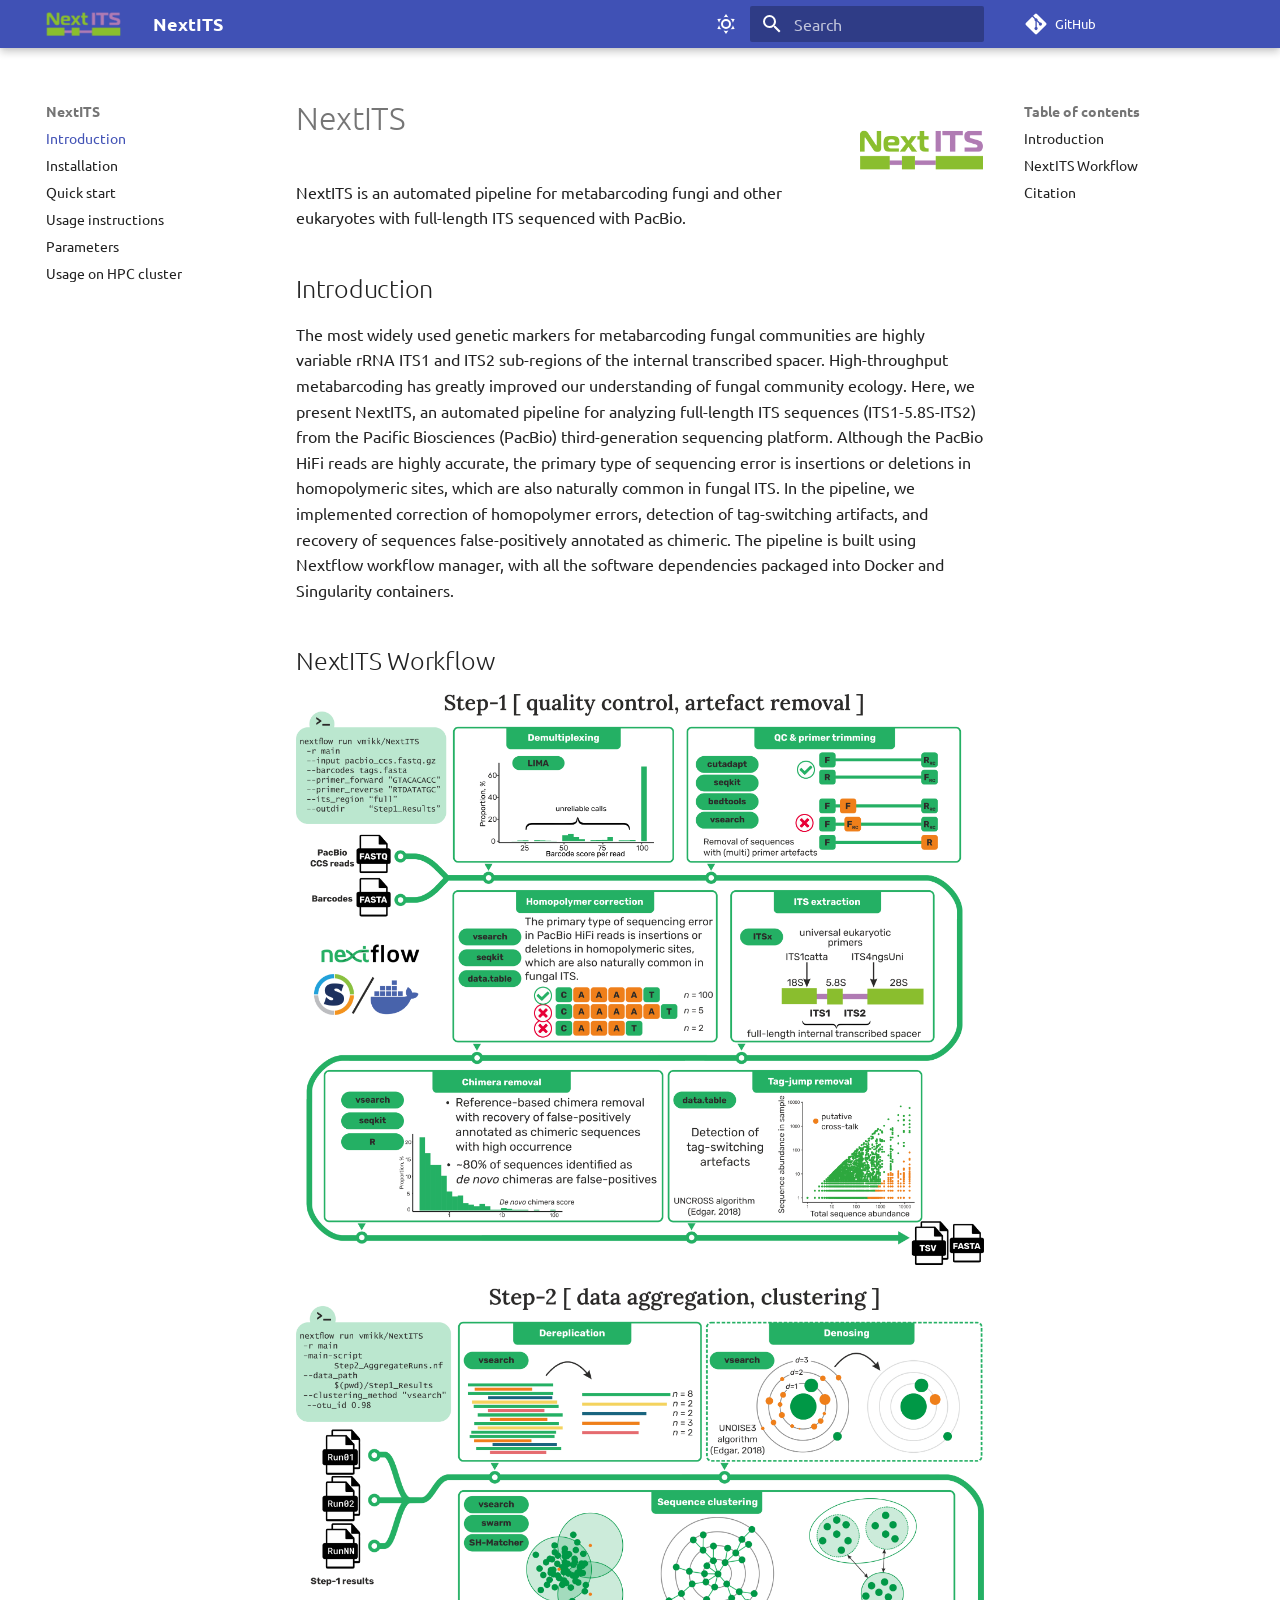
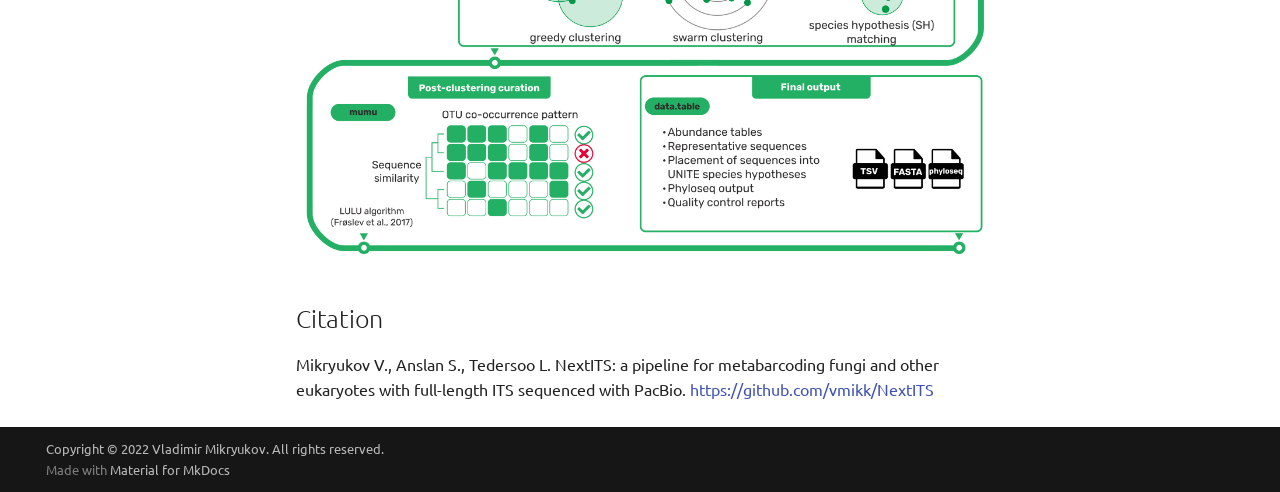
==== commit c746375b: "Deployed 139c68b with MkDocs version: 1.5.2" ====
--- a/index.html
+++ b/index.html
@@ -18,8 +18,9 @@
       
         <link rel="next" href="installation/">
       
+      
       <link rel="icon" href="assets/favicon.ico">
-      <meta name="generator" content="mkdocs-1.4.2, mkdocs-material-9.0.6">
+      <meta name="generator" content="mkdocs-1.5.2, mkdocs-material-9.2.3">
     
     
       
@@ -27,14 +28,17 @@
       
     
     
-      <link rel="stylesheet" href="assets/stylesheets/main.558e4712.min.css">
-      
-        
-        <link rel="stylesheet" href="assets/stylesheets/palette.2505c338.min.css">
-      
-      
-
-    
+      <link rel="stylesheet" href="assets/stylesheets/main.0e669242.min.css">
+      
+        
+        <link rel="stylesheet" href="assets/stylesheets/palette.85d0ee34.min.css">
+      
+      
+
+
+    
+    
+      
     
     
       
@@ -87,7 +91,9 @@
     
       
 
-<header class="md-header" data-md-component="header">
+  
+
+<header class="md-header md-header--shadow" data-md-component="header">
   <nav class="md-header__inner md-grid" aria-label="Header">
     <a href="." title="NextITS" class="md-header__button md-logo" aria-label="NextITS" data-md-component="logo">
       
@@ -95,6 +101,7 @@
 
     </a>
     <label class="md-header__button md-icon" for="__drawer">
+      
       <svg xmlns="http://www.w3.org/2000/svg" viewBox="0 0 24 24"><path d="M3 6h18v2H3V6m0 5h18v2H3v-2m0 5h18v2H3v-2Z"/></svg>
     </label>
     <div class="md-header__title" data-md-component="header-title">
@@ -114,29 +121,36 @@
       </div>
     </div>
     
-      <form class="md-header__option" data-md-component="palette">
-        
-          
-          <input class="md-option" data-md-color-media="" data-md-color-scheme="default" data-md-color-primary="indigo" data-md-color-accent="indigo"  aria-label="Switch to dark mode"  type="radio" name="__palette" id="__palette_1">
-          
-            <label class="md-header__button md-icon" title="Switch to dark mode" for="__palette_2" hidden>
-              <svg xmlns="http://www.w3.org/2000/svg" viewBox="0 0 24 24"><path d="M12 7a5 5 0 0 1 5 5 5 5 0 0 1-5 5 5 5 0 0 1-5-5 5 5 0 0 1 5-5m0 2a3 3 0 0 0-3 3 3 3 0 0 0 3 3 3 3 0 0 0 3-3 3 3 0 0 0-3-3m0-7 2.39 3.42C13.65 5.15 12.84 5 12 5c-.84 0-1.65.15-2.39.42L12 2M3.34 7l4.16-.35A7.2 7.2 0 0 0 5.94 8.5c-.44.74-.69 1.5-.83 2.29L3.34 7m.02 10 1.76-3.77a7.131 7.131 0 0 0 2.38 4.14L3.36 17M20.65 7l-1.77 3.79a7.023 7.023 0 0 0-2.38-4.15l4.15.36m-.01 10-4.14.36c.59-.51 1.12-1.14 1.54-1.86.42-.73.69-1.5.83-2.29L20.64 17M12 22l-2.41-3.44c.74.27 1.55.44 2.41.44.82 0 1.63-.17 2.37-.44L12 22Z"/></svg>
-            </label>
-          
-        
-          
-          <input class="md-option" data-md-color-media="" data-md-color-scheme="slate" data-md-color-primary="red" data-md-color-accent="red"  aria-label="Switch to light mode"  type="radio" name="__palette" id="__palette_2">
-          
-            <label class="md-header__button md-icon" title="Switch to light mode" for="__palette_1" hidden>
-              <svg xmlns="http://www.w3.org/2000/svg" viewBox="0 0 24 24"><path d="m17.75 4.09-2.53 1.94.91 3.06-2.63-1.81-2.63 1.81.91-3.06-2.53-1.94L12.44 4l1.06-3 1.06 3 3.19.09m3.5 6.91-1.64 1.25.59 1.98-1.7-1.17-1.7 1.17.59-1.98L15.75 11l2.06-.05L18.5 9l.69 1.95 2.06.05m-2.28 4.95c.83-.08 1.72 1.1 1.19 1.85-.32.45-.66.87-1.08 1.27C15.17 23 8.84 23 4.94 19.07c-3.91-3.9-3.91-10.24 0-14.14.4-.4.82-.76 1.27-1.08.75-.53 1.93.36 1.85 1.19-.27 2.86.69 5.83 2.89 8.02a9.96 9.96 0 0 0 8.02 2.89m-1.64 2.02a12.08 12.08 0 0 1-7.8-3.47c-2.17-2.19-3.33-5-3.49-7.82-2.81 3.14-2.7 7.96.31 10.98 3.02 3.01 7.84 3.12 10.98.31Z"/></svg>
-            </label>
-          
-        
-      </form>
+      
+        <form class="md-header__option" data-md-component="palette">
+  
+    
+    
+    
+    <input class="md-option" data-md-color-media="" data-md-color-scheme="default" data-md-color-primary="indigo" data-md-color-accent="indigo"  aria-label="Switch to dark mode"  type="radio" name="__palette" id="__palette_1">
+    
+      <label class="md-header__button md-icon" title="Switch to dark mode" for="__palette_2" hidden>
+        <svg xmlns="http://www.w3.org/2000/svg" viewBox="0 0 24 24"><path d="M12 7a5 5 0 0 1 5 5 5 5 0 0 1-5 5 5 5 0 0 1-5-5 5 5 0 0 1 5-5m0 2a3 3 0 0 0-3 3 3 3 0 0 0 3 3 3 3 0 0 0 3-3 3 3 0 0 0-3-3m0-7 2.39 3.42C13.65 5.15 12.84 5 12 5c-.84 0-1.65.15-2.39.42L12 2M3.34 7l4.16-.35A7.2 7.2 0 0 0 5.94 8.5c-.44.74-.69 1.5-.83 2.29L3.34 7m.02 10 1.76-3.77a7.131 7.131 0 0 0 2.38 4.14L3.36 17M20.65 7l-1.77 3.79a7.023 7.023 0 0 0-2.38-4.15l4.15.36m-.01 10-4.14.36c.59-.51 1.12-1.14 1.54-1.86.42-.73.69-1.5.83-2.29L20.64 17M12 22l-2.41-3.44c.74.27 1.55.44 2.41.44.82 0 1.63-.17 2.37-.44L12 22Z"/></svg>
+      </label>
+    
+  
+    
+    
+    
+    <input class="md-option" data-md-color-media="" data-md-color-scheme="slate" data-md-color-primary="indigo" data-md-color-accent="indigo"  aria-label="Switch to light mode"  type="radio" name="__palette" id="__palette_2">
+    
+      <label class="md-header__button md-icon" title="Switch to light mode" for="__palette_1" hidden>
+        <svg xmlns="http://www.w3.org/2000/svg" viewBox="0 0 24 24"><path d="m17.75 4.09-2.53 1.94.91 3.06-2.63-1.81-2.63 1.81.91-3.06-2.53-1.94L12.44 4l1.06-3 1.06 3 3.19.09m3.5 6.91-1.64 1.25.59 1.98-1.7-1.17-1.7 1.17.59-1.98L15.75 11l2.06-.05L18.5 9l.69 1.95 2.06.05m-2.28 4.95c.83-.08 1.72 1.1 1.19 1.85-.32.45-.66.87-1.08 1.27C15.17 23 8.84 23 4.94 19.07c-3.91-3.9-3.91-10.24 0-14.14.4-.4.82-.76 1.27-1.08.75-.53 1.93.36 1.85 1.19-.27 2.86.69 5.83 2.89 8.02a9.96 9.96 0 0 0 8.02 2.89m-1.64 2.02a12.08 12.08 0 0 1-7.8-3.47c-2.17-2.19-3.33-5-3.49-7.82-2.81 3.14-2.7 7.96.31 10.98 3.02 3.01 7.84 3.12 10.98.31Z"/></svg>
+      </label>
+    
+  
+</form>
+      
     
     
     
       <label class="md-header__button md-icon" for="__search">
+        
         <svg xmlns="http://www.w3.org/2000/svg" viewBox="0 0 24 24"><path d="M9.5 3A6.5 6.5 0 0 1 16 9.5c0 1.61-.59 3.09-1.56 4.23l.27.27h.79l5 5-1.5 1.5-5-5v-.79l-.27-.27A6.516 6.516 0 0 1 9.5 16 6.5 6.5 0 0 1 3 9.5 6.5 6.5 0 0 1 9.5 3m0 2C7 5 5 7 5 9.5S7 14 9.5 14 14 12 14 9.5 12 5 9.5 5Z"/></svg>
       </label>
       <div class="md-search" data-md-component="search" role="dialog">
@@ -145,12 +159,15 @@
     <form class="md-search__form" name="search">
       <input type="text" class="md-search__input" name="query" aria-label="Search" placeholder="Search" autocapitalize="off" autocorrect="off" autocomplete="off" spellcheck="false" data-md-component="search-query" required>
       <label class="md-search__icon md-icon" for="__search">
+        
         <svg xmlns="http://www.w3.org/2000/svg" viewBox="0 0 24 24"><path d="M9.5 3A6.5 6.5 0 0 1 16 9.5c0 1.61-.59 3.09-1.56 4.23l.27.27h.79l5 5-1.5 1.5-5-5v-.79l-.27-.27A6.516 6.516 0 0 1 9.5 16 6.5 6.5 0 0 1 3 9.5 6.5 6.5 0 0 1 9.5 3m0 2C7 5 5 7 5 9.5S7 14 9.5 14 14 12 14 9.5 12 5 9.5 5Z"/></svg>
+        
         <svg xmlns="http://www.w3.org/2000/svg" viewBox="0 0 24 24"><path d="M20 11v2H8l5.5 5.5-1.42 1.42L4.16 12l7.92-7.92L13.5 5.5 8 11h12Z"/></svg>
       </label>
       <nav class="md-search__options" aria-label="Search">
         
         <button type="reset" class="md-search__icon md-icon" title="Clear" aria-label="Clear" tabindex="-1">
+          
           <svg xmlns="http://www.w3.org/2000/svg" viewBox="0 0 24 24"><path d="M19 6.41 17.59 5 12 10.59 6.41 5 5 6.41 10.59 12 5 17.59 6.41 19 12 13.41 17.59 19 19 17.59 13.41 12 19 6.41Z"/></svg>
         </button>
       </nav>
@@ -174,7 +191,7 @@
         <a href="https://github.com/vmikk/NextITS" title="Go to repository" class="md-source" data-md-component="source">
   <div class="md-source__icon md-icon">
     
-    <svg xmlns="http://www.w3.org/2000/svg" viewBox="0 0 448 512"><!--! Font Awesome Free 6.2.1 by @fontawesome - https://fontawesome.com License - https://fontawesome.com/license/free (Icons: CC BY 4.0, Fonts: SIL OFL 1.1, Code: MIT License) Copyright 2022 Fonticons, Inc.--><path d="M439.55 236.05 244 40.45a28.87 28.87 0 0 0-40.81 0l-40.66 40.63 51.52 51.52c27.06-9.14 52.68 16.77 43.39 43.68l49.66 49.66c34.23-11.8 61.18 31 35.47 56.69-26.49 26.49-70.21-2.87-56-37.34L240.22 199v121.85c25.3 12.54 22.26 41.85 9.08 55a34.34 34.34 0 0 1-48.55 0c-17.57-17.6-11.07-46.91 11.25-56v-123c-20.8-8.51-24.6-30.74-18.64-45L142.57 101 8.45 235.14a28.86 28.86 0 0 0 0 40.81l195.61 195.6a28.86 28.86 0 0 0 40.8 0l194.69-194.69a28.86 28.86 0 0 0 0-40.81z"/></svg>
+    <svg xmlns="http://www.w3.org/2000/svg" viewBox="0 0 448 512"><!--! Font Awesome Free 6.4.2 by @fontawesome - https://fontawesome.com License - https://fontawesome.com/license/free (Icons: CC BY 4.0, Fonts: SIL OFL 1.1, Code: MIT License) Copyright 2023 Fonticons, Inc.--><path d="M439.55 236.05 244 40.45a28.87 28.87 0 0 0-40.81 0l-40.66 40.63 51.52 51.52c27.06-9.14 52.68 16.77 43.39 43.68l49.66 49.66c34.23-11.8 61.18 31 35.47 56.69-26.49 26.49-70.21-2.87-56-37.34L240.22 199v121.85c25.3 12.54 22.26 41.85 9.08 55a34.34 34.34 0 0 1-48.55 0c-17.57-17.6-11.07-46.91 11.25-56v-123c-20.8-8.51-24.6-30.74-18.64-45L142.57 101 8.45 235.14a28.86 28.86 0 0 0 0 40.81l195.61 195.6a28.86 28.86 0 0 0 40.8 0l194.69-194.69a28.86 28.86 0 0 0 0-40.81z"/></svg>
   </div>
   <div class="md-source__repository">
     GitHub
@@ -204,6 +221,7 @@
                     
 
 
+
 <nav class="md-nav md-nav--primary" aria-label="Navigation" data-md-level="0">
   <label class="md-nav__title" for="__drawer">
     <a href="." title="NextITS" class="md-nav__button md-logo" aria-label="NextITS" data-md-component="logo">
@@ -218,7 +236,7 @@
       <a href="https://github.com/vmikk/NextITS" title="Go to repository" class="md-source" data-md-component="source">
   <div class="md-source__icon md-icon">
     
-    <svg xmlns="http://www.w3.org/2000/svg" viewBox="0 0 448 512"><!--! Font Awesome Free 6.2.1 by @fontawesome - https://fontawesome.com License - https://fontawesome.com/license/free (Icons: CC BY 4.0, Fonts: SIL OFL 1.1, Code: MIT License) Copyright 2022 Fonticons, Inc.--><path d="M439.55 236.05 244 40.45a28.87 28.87 0 0 0-40.81 0l-40.66 40.63 51.52 51.52c27.06-9.14 52.68 16.77 43.39 43.68l49.66 49.66c34.23-11.8 61.18 31 35.47 56.69-26.49 26.49-70.21-2.87-56-37.34L240.22 199v121.85c25.3 12.54 22.26 41.85 9.08 55a34.34 34.34 0 0 1-48.55 0c-17.57-17.6-11.07-46.91 11.25-56v-123c-20.8-8.51-24.6-30.74-18.64-45L142.57 101 8.45 235.14a28.86 28.86 0 0 0 0 40.81l195.61 195.6a28.86 28.86 0 0 0 40.8 0l194.69-194.69a28.86 28.86 0 0 0 0-40.81z"/></svg>
+    <svg xmlns="http://www.w3.org/2000/svg" viewBox="0 0 448 512"><!--! Font Awesome Free 6.4.2 by @fontawesome - https://fontawesome.com License - https://fontawesome.com/license/free (Icons: CC BY 4.0, Fonts: SIL OFL 1.1, Code: MIT License) Copyright 2023 Fonticons, Inc.--><path d="M439.55 236.05 244 40.45a28.87 28.87 0 0 0-40.81 0l-40.66 40.63 51.52 51.52c27.06-9.14 52.68 16.77 43.39 43.68l49.66 49.66c34.23-11.8 61.18 31 35.47 56.69-26.49 26.49-70.21-2.87-56-37.34L240.22 199v121.85c25.3 12.54 22.26 41.85 9.08 55a34.34 34.34 0 0 1-48.55 0c-17.57-17.6-11.07-46.91 11.25-56v-123c-20.8-8.51-24.6-30.74-18.64-45L142.57 101 8.45 235.14a28.86 28.86 0 0 0 0 40.81l195.61 195.6a28.86 28.86 0 0 0 40.8 0l194.69-194.69a28.86 28.86 0 0 0 0-40.81z"/></svg>
   </div>
   <div class="md-source__repository">
     GitHub
@@ -230,8 +248,6 @@
     
       
       
-      
-
   
   
     
@@ -239,19 +255,31 @@
   
     <li class="md-nav__item md-nav__item--active">
       
-      <input class="md-nav__toggle md-toggle" data-md-toggle="toc" type="checkbox" id="__toc">
+      <input class="md-nav__toggle md-toggle" type="checkbox" id="__toc">
       
       
         
       
       
         <label class="md-nav__link md-nav__link--active" for="__toc">
-          Introduction
+          
+  
+  <span class="md-ellipsis">
+    Introduction
+  </span>
+  
+
           <span class="md-nav__icon md-icon"></span>
         </label>
       
       <a href="." class="md-nav__link md-nav__link--active">
-        Introduction
+        
+  
+  <span class="md-ellipsis">
+    Introduction
+  </span>
+  
+
       </a>
       
         
@@ -300,14 +328,18 @@
     
       
       
-      
-
   
   
   
     <li class="md-nav__item">
       <a href="installation/" class="md-nav__link">
-        Installation
+        
+  
+  <span class="md-ellipsis">
+    Installation
+  </span>
+  
+
       </a>
     </li>
   
@@ -315,14 +347,75 @@
     
       
       
-      
-
+  
+  
+  
+    <li class="md-nav__item">
+      <a href="quickstart/" class="md-nav__link">
+        
+  
+  <span class="md-ellipsis">
+    Quick start
+  </span>
+  
+
+      </a>
+    </li>
+  
+
+    
+      
+      
   
   
   
     <li class="md-nav__item">
       <a href="usage/" class="md-nav__link">
-        Usage instructions
+        
+  
+  <span class="md-ellipsis">
+    Usage instructions
+  </span>
+  
+
+      </a>
+    </li>
+  
+
+    
+      
+      
+  
+  
+  
+    <li class="md-nav__item">
+      <a href="parameters/" class="md-nav__link">
+        
+  
+  <span class="md-ellipsis">
+    Parameters
+  </span>
+  
+
+      </a>
+    </li>
+  
+
+    
+      
+      
+  
+  
+  
+    <li class="md-nav__item">
+      <a href="HPC/" class="md-nav__link">
+        
+  
+  <span class="md-ellipsis">
+    Usage on HPC cluster
+  </span>
+  
+
       </a>
     </li>
   
@@ -393,15 +486,17 @@
   
 
 
-
 <h1 id="nextits">NextITS <img align="right" alt="NextITS logo" src="/assets/NextITS_logo.webp" style="width:125px" /><a class="headerlink" href="#nextits" title="Permanent link">&para;</a></h1>
 <p>NextITS is an automated pipeline for metabarcoding fungi and other eukaryotes with full-length ITS sequenced with PacBio.</p>
 <h2 id="introduction">Introduction<a class="headerlink" href="#introduction" title="Permanent link">&para;</a></h2>
 <p>The most widely used genetic markers for metabarcoding fungal communities are highly variable rRNA ITS1 and ITS2 sub-regions of the internal transcribed spacer. High-throughput metabarcoding has greatly improved our understanding of fungal community ecology. Here, we present NextITS, an automated pipeline for analyzing full-length ITS sequences (ITS1-5.8S-ITS2) from the Pacific Biosciences (PacBio) third-generation sequencing platform. Although the PacBio HiFi reads are highly accurate, the primary type of sequencing error is insertions or deletions in homopolymeric sites, which are also naturally common in fungal ITS. In the pipeline, we implemented correction of homopolymer errors, detection of tag-switching artifacts, and recovery of sequences false-positively annotated as chimeric. The pipeline is built using Nextflow workflow manager, with all the software dependencies packaged into Docker and Singularity containers.</p>
 <h2 id="nextits-workflow">NextITS Workflow<a class="headerlink" href="#nextits-workflow" title="Permanent link">&para;</a></h2>
-<p><a class="zoom" href="/assets/NextITS_Workflow.png">
-<img alt="NextITS Workflow" src="/assets/NextITS_Workflow.png" />
-</a></p>
+<p><a class="zoom" href="/assets/NextITS_Workflow_Step1.webp">
+<img alt="NextITS Workflow - Step-1" src="/assets/NextITS_Workflow_Step1.webp" />
+</a>  </p>
+<p><a class="zoom" href="/assets/NextITS_Workflow_Step2.webp">
+<img alt="NextITS Workflow - Step-2" src="/assets/NextITS_Workflow_Step2.webp" />
+</a>  </p>
 <h2 id="citation">Citation<a class="headerlink" href="#citation" title="Permanent link">&para;</a></h2>
 <p>Mikryukov V., Anslan S., Tedersoo L. NextITS: a pipeline for metabarcoding fungi and other eukaryotes with full-length ITS sequenced with PacBio. <a href="https://github.com/vmikk/NextITS">https://github.com/vmikk/NextITS</a></p>
 
@@ -445,10 +540,10 @@
       <div class="md-dialog__inner md-typeset"></div>
     </div>
     
-    <script id="__config" type="application/json">{"base": ".", "features": [], "search": "assets/javascripts/workers/search.e5c33ebb.min.js", "translations": {"clipboard.copied": "Copied to clipboard", "clipboard.copy": "Copy to clipboard", "search.result.more.one": "1 more on this page", "search.result.more.other": "# more on this page", "search.result.none": "No matching documents", "search.result.one": "1 matching document", "search.result.other": "# matching documents", "search.result.placeholder": "Type to start searching", "search.result.term.missing": "Missing", "select.version": "Select version"}}</script>
-    
-    
-      <script src="assets/javascripts/bundle.51d95adb.min.js"></script>
+    <script id="__config" type="application/json">{"base": ".", "features": ["content.code.copy"], "search": "assets/javascripts/workers/search.dfff1995.min.js", "translations": {"clipboard.copied": "Copied to clipboard", "clipboard.copy": "Copy to clipboard", "search.result.more.one": "1 more on this page", "search.result.more.other": "# more on this page", "search.result.none": "No matching documents", "search.result.one": "1 matching document", "search.result.other": "# matching documents", "search.result.placeholder": "Type to start searching", "search.result.term.missing": "Missing", "select.version": "Select version"}}</script>
+    
+    
+      <script src="assets/javascripts/bundle.78eede0e.min.js"></script>
       
     
   </body>
--- a/assets/stylesheets/main.0e669242.min.css
+++ b/assets/stylesheets/main.0e669242.min.css
@@ -0,0 +1 @@
+@charset "UTF-8";html{-webkit-text-size-adjust:none;-moz-text-size-adjust:none;text-size-adjust:none;box-sizing:border-box}*,:after,:before{box-sizing:inherit}@media (prefers-reduced-motion){*,:after,:before{transition:none!important}}body{margin:0}a,button,input,label{-webkit-tap-highlight-color:transparent}a{color:inherit;text-decoration:none}hr{border:0;box-sizing:initial;display:block;height:.05rem;overflow:visible;padding:0}small{font-size:80%}sub,sup{line-height:1em}img{border-style:none}table{border-collapse:initial;border-spacing:0}td,th{font-weight:400;vertical-align:top}button{background:#0000;border:0;font-family:inherit;font-size:inherit;margin:0;padding:0}input{border:0;outline:none}:root{--md-primary-fg-color:#4051b5;--md-primary-fg-color--light:#5d6cc0;--md-primary-fg-color--dark:#303fa1;--md-primary-bg-color:#fff;--md-primary-bg-color--light:#ffffffb3;--md-accent-fg-color:#526cfe;--md-accent-fg-color--transparent:#526cfe1a;--md-accent-bg-color:#fff;--md-accent-bg-color--light:#ffffffb3}[data-md-color-scheme=default]{color-scheme:light}[data-md-color-scheme=default] img[src$="#gh-dark-mode-only"],[data-md-color-scheme=default] img[src$="#only-dark"]{display:none}:root,[data-md-color-scheme=default]{--md-default-fg-color:#000000de;--md-default-fg-color--light:#0000008a;--md-default-fg-color--lighter:#00000052;--md-default-fg-color--lightest:#00000012;--md-default-bg-color:#fff;--md-default-bg-color--light:#ffffffb3;--md-default-bg-color--lighter:#ffffff4d;--md-default-bg-color--lightest:#ffffff1f;--md-code-fg-color:#36464e;--md-code-bg-color:#f5f5f5;--md-code-hl-color:#ffff0080;--md-code-hl-number-color:#d52a2a;--md-code-hl-special-color:#db1457;--md-code-hl-function-color:#a846b9;--md-code-hl-constant-color:#6e59d9;--md-code-hl-keyword-color:#3f6ec6;--md-code-hl-string-color:#1c7d4d;--md-code-hl-name-color:var(--md-code-fg-color);--md-code-hl-operator-color:var(--md-default-fg-color--light);--md-code-hl-punctuation-color:var(--md-default-fg-color--light);--md-code-hl-comment-color:var(--md-default-fg-color--light);--md-code-hl-generic-color:var(--md-default-fg-color--light);--md-code-hl-variable-color:var(--md-default-fg-color--light);--md-typeset-color:var(--md-default-fg-color);--md-typeset-a-color:var(--md-primary-fg-color);--md-typeset-mark-color:#ffff0080;--md-typeset-del-color:#f5503d26;--md-typeset-ins-color:#0bd57026;--md-typeset-kbd-color:#fafafa;--md-typeset-kbd-accent-color:#fff;--md-typeset-kbd-border-color:#b8b8b8;--md-typeset-table-color:#0000001f;--md-typeset-table-color--light:rgba(0,0,0,.035);--md-admonition-fg-color:var(--md-default-fg-color);--md-admonition-bg-color:var(--md-default-bg-color);--md-warning-fg-color:#000000de;--md-warning-bg-color:#ff9;--md-footer-fg-color:#fff;--md-footer-fg-color--light:#ffffffb3;--md-footer-fg-color--lighter:#ffffff73;--md-footer-bg-color:#000000de;--md-footer-bg-color--dark:#00000052;--md-shadow-z1:0 0.2rem 0.5rem #0000000d,0 0 0.05rem #0000001a;--md-shadow-z2:0 0.2rem 0.5rem #0000001a,0 0 0.05rem #00000040;--md-shadow-z3:0 0.2rem 0.5rem #0003,0 0 0.05rem #00000059}.md-icon svg{fill:currentcolor;display:block;height:1.2rem;width:1.2rem}body{-webkit-font-smoothing:antialiased;-moz-osx-font-smoothing:grayscale;--md-text-font-family:var(--md-text-font,_),-apple-system,BlinkMacSystemFont,Helvetica,Arial,sans-serif;--md-code-font-family:var(--md-code-font,_),SFMono-Regular,Consolas,Menlo,monospace}aside,body,input{font-feature-settings:"kern","liga";color:var(--md-typeset-color);font-family:var(--md-text-font-family)}code,kbd,pre{font-feature-settings:"kern";font-family:var(--md-code-font-family)}:root{--md-typeset-table-sort-icon:url('data:image/svg+xml;charset=utf-8,<svg xmlns="http://www.w3.org/2000/svg" viewBox="0 0 24 24"><path d="m18 21-4-4h3V7h-3l4-4 4 4h-3v10h3M2 19v-2h10v2M2 13v-2h7v2M2 7V5h4v2H2Z"/></svg>');--md-typeset-table-sort-icon--asc:url('data:image/svg+xml;charset=utf-8,<svg xmlns="http://www.w3.org/2000/svg" viewBox="0 0 24 24"><path d="M19 17h3l-4 4-4-4h3V3h2M2 17h10v2H2M6 5v2H2V5m0 6h7v2H2v-2Z"/></svg>');--md-typeset-table-sort-icon--desc:url('data:image/svg+xml;charset=utf-8,<svg xmlns="http://www.w3.org/2000/svg" viewBox="0 0 24 24"><path d="M19 7h3l-4-4-4 4h3v14h2M2 17h10v2H2M6 5v2H2V5m0 6h7v2H2v-2Z"/></svg>')}.md-typeset{-webkit-print-color-adjust:exact;color-adjust:exact;font-size:.8rem;line-height:1.6}@media print{.md-typeset{font-size:.68rem}}.md-typeset blockquote,.md-typeset dl,.md-typeset figure,.md-typeset ol,.md-typeset pre,.md-typeset ul{margin-bottom:1em;margin-top:1em}.md-typeset h1{color:var(--md-default-fg-color--light);font-size:2em;line-height:1.3;margin:0 0 1.25em}.md-typeset h1,.md-typeset h2{font-weight:300;letter-spacing:-.01em}.md-typeset h2{font-size:1.5625em;line-height:1.4;margin:1.6em 0 .64em}.md-typeset h3{font-size:1.25em;font-weight:400;letter-spacing:-.01em;line-height:1.5;margin:1.6em 0 .8em}.md-typeset h2+h3{margin-top:.8em}.md-typeset h4{font-weight:700;letter-spacing:-.01em;margin:1em 0}.md-typeset h5,.md-typeset h6{color:var(--md-default-fg-color--light);font-size:.8em;font-weight:700;letter-spacing:-.01em;margin:1.25em 0}.md-typeset h5{text-transform:uppercase}.md-typeset hr{border-bottom:.05rem solid var(--md-default-fg-color--lightest);display:flow-root;margin:1.5em 0}.md-typeset a{color:var(--md-typeset-a-color);word-break:break-word}.md-typeset a,.md-typeset a:before{transition:color 125ms}.md-typeset a:focus,.md-typeset a:hover{color:var(--md-accent-fg-color)}.md-typeset a:focus code,.md-typeset a:hover code{background-color:var(--md-accent-fg-color--transparent)}.md-typeset a code{color:currentcolor;transition:background-color 125ms}.md-typeset a.focus-visible{outline-color:var(--md-accent-fg-color);outline-offset:.2rem}.md-typeset code,.md-typeset kbd,.md-typeset pre{color:var(--md-code-fg-color);direction:ltr;font-variant-ligatures:none}@media print{.md-typeset code,.md-typeset kbd,.md-typeset pre{white-space:pre-wrap}}.md-typeset code{background-color:var(--md-code-bg-color);border-radius:.1rem;-webkit-box-decoration-break:clone;box-decoration-break:clone;font-size:.85em;padding:0 .2941176471em;word-break:break-word}.md-typeset code:not(.focus-visible){-webkit-tap-highlight-color:transparent;outline:none}.md-typeset pre{display:flow-root;line-height:1.4;position:relative}.md-typeset pre>code{-webkit-box-decoration-break:slice;box-decoration-break:slice;box-shadow:none;display:block;margin:0;outline-color:var(--md-accent-fg-color);overflow:auto;padding:.7720588235em 1.1764705882em;scrollbar-color:var(--md-default-fg-color--lighter) #0000;scrollbar-width:thin;touch-action:auto;word-break:normal}.md-typeset pre>code:hover{scrollbar-color:var(--md-accent-fg-color) #0000}.md-typeset pre>code::-webkit-scrollbar{height:.2rem;width:.2rem}.md-typeset pre>code::-webkit-scrollbar-thumb{background-color:var(--md-default-fg-color--lighter)}.md-typeset pre>code::-webkit-scrollbar-thumb:hover{background-color:var(--md-accent-fg-color)}.md-typeset kbd{background-color:var(--md-typeset-kbd-color);border-radius:.1rem;box-shadow:0 .1rem 0 .05rem var(--md-typeset-kbd-border-color),0 .1rem 0 var(--md-typeset-kbd-border-color),0 -.1rem .2rem var(--md-typeset-kbd-accent-color) inset;color:var(--md-default-fg-color);display:inline-block;font-size:.75em;padding:0 .6666666667em;vertical-align:text-top;word-break:break-word}.md-typeset mark{background-color:var(--md-typeset-mark-color);-webkit-box-decoration-break:clone;box-decoration-break:clone;color:inherit;word-break:break-word}.md-typeset abbr{border-bottom:.05rem dotted var(--md-default-fg-color--light);cursor:help;text-decoration:none}@media (hover:none){.md-typeset abbr[title]:focus:after,.md-typeset abbr[title]:hover:after{background-color:var(--md-default-fg-color);border-radius:.1rem;box-shadow:var(--md-shadow-z3);color:var(--md-default-bg-color);content:attr(title);font-size:.7rem;left:.8rem;margin-top:2em;padding:.2rem .3rem;position:absolute;right:.8rem}}.md-typeset small{opacity:.75}[dir=ltr] .md-typeset sub,[dir=ltr] .md-typeset sup{margin-left:.078125em}[dir=rtl] .md-typeset sub,[dir=rtl] .md-typeset sup{margin-right:.078125em}[dir=ltr] .md-typeset blockquote{padding-left:.6rem}[dir=rtl] .md-typeset blockquote{padding-right:.6rem}[dir=ltr] .md-typeset blockquote{border-left:.2rem solid var(--md-default-fg-color--lighter)}[dir=rtl] .md-typeset blockquote{border-right:.2rem solid var(--md-default-fg-color--lighter)}.md-typeset blockquote{color:var(--md-default-fg-color--light);margin-left:0;margin-right:0}.md-typeset ul{list-style-type:disc}[dir=ltr] .md-typeset ol,[dir=ltr] .md-typeset ul{margin-left:.625em}[dir=rtl] .md-typeset ol,[dir=rtl] .md-typeset ul{margin-right:.625em}.md-typeset ol,.md-typeset ul{padding:0}.md-typeset ol:not([hidden]),.md-typeset ul:not([hidden]){display:flow-root}.md-typeset ol ol,.md-typeset ul ol{list-style-type:lower-alpha}.md-typeset ol ol ol,.md-typeset ul ol ol{list-style-type:lower-roman}[dir=ltr] .md-typeset ol li,[dir=ltr] .md-typeset ul li{margin-left:1.25em}[dir=rtl] .md-typeset ol li,[dir=rtl] .md-typeset ul li{margin-right:1.25em}.md-typeset ol li,.md-typeset ul li{margin-bottom:.5em}.md-typeset ol li blockquote,.md-typeset ol li p,.md-typeset ul li blockquote,.md-typeset ul li p{margin:.5em 0}.md-typeset ol li:last-child,.md-typeset ul li:last-child{margin-bottom:0}[dir=ltr] .md-typeset ol li ol,[dir=ltr] .md-typeset ol li ul,[dir=ltr] .md-typeset ul li ol,[dir=ltr] .md-typeset ul li ul{margin-left:.625em}[dir=rtl] .md-typeset ol li ol,[dir=rtl] .md-typeset ol li ul,[dir=rtl] .md-typeset ul li ol,[dir=rtl] .md-typeset ul li ul{margin-right:.625em}.md-typeset ol li ol,.md-typeset ol li ul,.md-typeset ul li ol,.md-typeset ul li ul{margin-bottom:.5em;margin-top:.5em}[dir=ltr] .md-typeset dd{margin-left:1.875em}[dir=rtl] .md-typeset dd{margin-right:1.875em}.md-typeset dd{margin-bottom:1.5em;margin-top:1em}.md-typeset img,.md-typeset svg,.md-typeset video{height:auto;max-width:100%}.md-typeset img[align=left]{margin:1em 1em 1em 0}.md-typeset img[align=right]{margin:1em 0 1em 1em}.md-typeset img[align]:only-child{margin-top:0}.md-typeset figure{display:flow-root;margin:1em auto;max-width:100%;text-align:center;width:-webkit-fit-content;width:-moz-fit-content;width:fit-content}.md-typeset figure img{display:block}.md-typeset figcaption{font-style:italic;margin:1em auto;max-width:24rem}.md-typeset iframe{max-width:100%}.md-typeset table:not([class]){background-color:var(--md-default-bg-color);border:.05rem solid var(--md-typeset-table-color);border-radius:.1rem;display:inline-block;font-size:.64rem;max-width:100%;overflow:auto;touch-action:auto}@media print{.md-typeset table:not([class]){display:table}}.md-typeset table:not([class])+*{margin-top:1.5em}.md-typeset table:not([class]) td>:first-child,.md-typeset table:not([class]) th>:first-child{margin-top:0}.md-typeset table:not([class]) td>:last-child,.md-typeset table:not([class]) th>:last-child{margin-bottom:0}.md-typeset table:not([class]) td:not([align]),.md-typeset table:not([class]) th:not([align]){text-align:left}[dir=rtl] .md-typeset table:not([class]) td:not([align]),[dir=rtl] .md-typeset table:not([class]) th:not([align]){text-align:right}.md-typeset table:not([class]) th{font-weight:700;min-width:5rem;padding:.9375em 1.25em;vertical-align:top}.md-typeset table:not([class]) td{border-top:.05rem solid var(--md-typeset-table-color);padding:.9375em 1.25em;vertical-align:top}.md-typeset table:not([class]) tbody tr{transition:background-color 125ms}.md-typeset table:not([class]) tbody tr:hover{background-color:var(--md-typeset-table-color--light);box-shadow:0 .05rem 0 var(--md-default-bg-color) inset}.md-typeset table:not([class]) a{word-break:normal}.md-typeset table th[role=columnheader]{cursor:pointer}[dir=ltr] .md-typeset table th[role=columnheader]:after{margin-left:.5em}[dir=rtl] .md-typeset table th[role=columnheader]:after{margin-right:.5em}.md-typeset table th[role=columnheader]:after{content:"";display:inline-block;height:1.2em;-webkit-mask-image:var(--md-typeset-table-sort-icon);mask-image:var(--md-typeset-table-sort-icon);-webkit-mask-repeat:no-repeat;mask-repeat:no-repeat;-webkit-mask-size:contain;mask-size:contain;transition:background-color 125ms;vertical-align:text-bottom;width:1.2em}.md-typeset table th[role=columnheader]:hover:after{background-color:var(--md-default-fg-color--lighter)}.md-typeset table th[role=columnheader][aria-sort=ascending]:after{background-color:var(--md-default-fg-color--light);-webkit-mask-image:var(--md-typeset-table-sort-icon--asc);mask-image:var(--md-typeset-table-sort-icon--asc)}.md-typeset table th[role=columnheader][aria-sort=descending]:after{background-color:var(--md-default-fg-color--light);-webkit-mask-image:var(--md-typeset-table-sort-icon--desc);mask-image:var(--md-typeset-table-sort-icon--desc)}.md-typeset__scrollwrap{margin:1em -.8rem;overflow-x:auto;touch-action:auto}.md-typeset__table{display:inline-block;margin-bottom:.5em;padding:0 .8rem}@media print{.md-typeset__table{display:block}}html .md-typeset__table table{display:table;margin:0;overflow:hidden;width:100%}@media screen and (max-width:44.9375em){.md-content__inner>pre{margin:1em -.8rem}.md-content__inner>pre code{border-radius:0}}.md-typeset .md-author{display:block;flex-shrink:0;height:1.6rem;overflow:hidden;position:relative;transition:color 125ms,transform 125ms;width:1.6rem}.md-typeset .md-author img{border-radius:100%;display:block}.md-typeset .md-author--more{background:var(--md-default-fg-color--lightest);color:var(--md-default-fg-color--lighter);font-size:.6rem;font-weight:700;line-height:1.6rem;text-align:center}.md-typeset .md-author--long{height:2.4rem;width:2.4rem}.md-typeset a.md-author{transform:scale(1)}.md-typeset a.md-author img{filter:grayscale(100%) opacity(75%);transition:filter 125ms}.md-typeset a.md-author:focus,.md-typeset a.md-author:hover{transform:scale(1.1);z-index:1}.md-typeset a.md-author:focus img,.md-typeset a.md-author:hover img{filter:grayscale(0)}.md-banner{background-color:var(--md-footer-bg-color);color:var(--md-footer-fg-color);overflow:auto}@media print{.md-banner{display:none}}.md-banner--warning{background-color:var(--md-warning-bg-color);color:var(--md-warning-fg-color)}.md-banner__inner{font-size:.7rem;margin:.6rem auto;padding:0 .8rem}[dir=ltr] .md-banner__button{float:right}[dir=rtl] .md-banner__button{float:left}.md-banner__button{color:inherit;cursor:pointer;transition:opacity .25s}.no-js .md-banner__button{display:none}.md-banner__button:hover{opacity:.7}html{font-size:125%;height:100%;overflow-x:hidden}@media screen and (min-width:100em){html{font-size:137.5%}}@media screen and (min-width:125em){html{font-size:150%}}body{background-color:var(--md-default-bg-color);display:flex;flex-direction:column;font-size:.5rem;min-height:100%;position:relative;width:100%}@media print{body{display:block}}@media screen and (max-width:59.9375em){body[data-md-scrolllock]{position:fixed}}.md-grid{margin-left:auto;margin-right:auto;max-width:61rem}.md-container{display:flex;flex-direction:column;flex-grow:1}@media print{.md-container{display:block}}.md-main{flex-grow:1}.md-main__inner{display:flex;height:100%;margin-top:1.5rem}.md-ellipsis{overflow:hidden;text-overflow:ellipsis}.md-toggle{display:none}.md-option{height:0;opacity:0;position:absolute;width:0}.md-option:checked+label:not([hidden]){display:block}.md-option.focus-visible+label{outline-color:var(--md-accent-fg-color);outline-style:auto}.md-skip{background-color:var(--md-default-fg-color);border-radius:.1rem;color:var(--md-default-bg-color);font-size:.64rem;margin:.5rem;opacity:0;outline-color:var(--md-accent-fg-color);padding:.3rem .5rem;position:fixed;transform:translateY(.4rem);z-index:-1}.md-skip:focus{opacity:1;transform:translateY(0);transition:transform .25s cubic-bezier(.4,0,.2,1),opacity 175ms 75ms;z-index:10}@page{margin:25mm}:root{--md-clipboard-icon:url('data:image/svg+xml;charset=utf-8,<svg xmlns="http://www.w3.org/2000/svg" viewBox="0 0 24 24"><path d="M19 21H8V7h11m0-2H8a2 2 0 0 0-2 2v14a2 2 0 0 0 2 2h11a2 2 0 0 0 2-2V7a2 2 0 0 0-2-2m-3-4H4a2 2 0 0 0-2 2v14h2V3h12V1Z"/></svg>')}.md-clipboard{border-radius:.1rem;color:var(--md-default-fg-color--lightest);cursor:pointer;height:1.5em;outline-color:var(--md-accent-fg-color);outline-offset:.1rem;position:absolute;right:.5em;top:.5em;transition:color .25s;width:1.5em;z-index:1}@media print{.md-clipboard{display:none}}.md-clipboard:not(.focus-visible){-webkit-tap-highlight-color:transparent;outline:none}:hover>.md-clipboard{color:var(--md-default-fg-color--light)}.md-clipboard:focus,.md-clipboard:hover{color:var(--md-accent-fg-color)}.md-clipboard:after{background-color:currentcolor;content:"";display:block;height:1.125em;margin:0 auto;-webkit-mask-image:var(--md-clipboard-icon);mask-image:var(--md-clipboard-icon);-webkit-mask-position:center;mask-position:center;-webkit-mask-repeat:no-repeat;mask-repeat:no-repeat;-webkit-mask-size:contain;mask-size:contain;width:1.125em}.md-clipboard--inline{cursor:pointer}.md-clipboard--inline code{transition:color .25s,background-color .25s}.md-clipboard--inline:focus code,.md-clipboard--inline:hover code{background-color:var(--md-accent-fg-color--transparent);color:var(--md-accent-fg-color)}@keyframes consent{0%{opacity:0;transform:translateY(100%)}to{opacity:1;transform:translateY(0)}}@keyframes overlay{0%{opacity:0}to{opacity:1}}.md-consent__overlay{animation:overlay .25s both;-webkit-backdrop-filter:blur(.1rem);backdrop-filter:blur(.1rem);background-color:#0000008a;height:100%;opacity:1;position:fixed;top:0;width:100%;z-index:5}.md-consent__inner{animation:consent .5s cubic-bezier(.1,.7,.1,1) both;background-color:var(--md-default-bg-color);border:0;border-radius:.1rem;bottom:0;box-shadow:0 0 .2rem #0000001a,0 .2rem .4rem #0003;max-height:100%;overflow:auto;padding:0;position:fixed;width:100%;z-index:5}.md-consent__form{padding:.8rem}.md-consent__settings{display:none;margin:1em 0}input:checked+.md-consent__settings{display:block}.md-consent__controls{margin-bottom:.8rem}.md-typeset .md-consent__controls .md-button{display:inline}@media screen and (max-width:44.9375em){.md-typeset .md-consent__controls .md-button{display:block;margin-top:.4rem;text-align:center;width:100%}}.md-consent label{cursor:pointer}.md-content{flex-grow:1;min-width:0}.md-content__inner{margin:0 .8rem 1.2rem;padding-top:.6rem}@media screen and (min-width:76.25em){[dir=ltr] .md-sidebar--primary:not([hidden])~.md-content>.md-content__inner{margin-left:1.2rem}[dir=ltr] .md-sidebar--secondary:not([hidden])~.md-content>.md-content__inner,[dir=rtl] .md-sidebar--primary:not([hidden])~.md-content>.md-content__inner{margin-right:1.2rem}[dir=rtl] .md-sidebar--secondary:not([hidden])~.md-content>.md-content__inner{margin-left:1.2rem}}.md-content__inner:before{content:"";display:block;height:.4rem}.md-content__inner>:last-child{margin-bottom:0}[dir=ltr] .md-content__button{float:right}[dir=rtl] .md-content__button{float:left}[dir=ltr] .md-content__button{margin-left:.4rem}[dir=rtl] .md-content__button{margin-right:.4rem}.md-content__button{margin:.4rem 0;padding:0}@media print{.md-content__button{display:none}}.md-typeset .md-content__button{color:var(--md-default-fg-color--lighter)}.md-content__button svg{display:inline;vertical-align:top}[dir=rtl] .md-content__button svg{transform:scaleX(-1)}[dir=ltr] .md-dialog{right:.8rem}[dir=rtl] .md-dialog{left:.8rem}.md-dialog{background-color:var(--md-default-fg-color);border-radius:.1rem;bottom:.8rem;box-shadow:var(--md-shadow-z3);min-width:11.1rem;opacity:0;padding:.4rem .6rem;pointer-events:none;position:fixed;transform:translateY(100%);transition:transform 0ms .4s,opacity .4s;z-index:4}@media print{.md-dialog{display:none}}.md-dialog--active{opacity:1;pointer-events:auto;transform:translateY(0);transition:transform .4s cubic-bezier(.075,.85,.175,1),opacity .4s}.md-dialog__inner{color:var(--md-default-bg-color);font-size:.7rem}.md-feedback{margin:2em 0 1em;text-align:center}.md-feedback fieldset{border:none;margin:0;padding:0}.md-feedback__title{font-weight:700;margin:1em auto}.md-feedback__inner{position:relative}.md-feedback__list{align-content:baseline;display:flex;flex-wrap:wrap;justify-content:center;position:relative}.md-feedback__list:hover .md-icon:not(:disabled){color:var(--md-default-fg-color--lighter)}:disabled .md-feedback__list{min-height:1.8rem}.md-feedback__icon{color:var(--md-default-fg-color--light);cursor:pointer;flex-shrink:0;margin:0 .1rem;transition:color 125ms}.md-feedback__icon:not(:disabled).md-icon:hover{color:var(--md-accent-fg-color)}.md-feedback__icon:disabled{color:var(--md-default-fg-color--lightest);pointer-events:none}.md-feedback__note{opacity:0;position:relative;transform:translateY(.4rem);transition:transform .4s cubic-bezier(.1,.7,.1,1),opacity .15s}.md-feedback__note>*{margin:0 auto;max-width:16rem}:disabled .md-feedback__note{opacity:1;transform:translateY(0)}.md-footer{background-color:var(--md-footer-bg-color);color:var(--md-footer-fg-color)}@media print{.md-footer{display:none}}.md-footer__inner{justify-content:space-between;overflow:auto;padding:.2rem}.md-footer__inner:not([hidden]){display:flex}.md-footer__link{align-items:end;display:flex;flex-grow:0.01;margin-bottom:.4rem;margin-top:1rem;max-width:100%;outline-color:var(--md-accent-fg-color);overflow:hidden;transition:opacity .25s}.md-footer__link:focus,.md-footer__link:hover{opacity:.7}[dir=rtl] .md-footer__link svg{transform:scaleX(-1)}@media screen and (max-width:44.9375em){.md-footer__link--prev{flex-shrink:0}.md-footer__link--prev .md-footer__title{display:none}}[dir=ltr] .md-footer__link--next{margin-left:auto}[dir=rtl] .md-footer__link--next{margin-right:auto}.md-footer__link--next{text-align:right}[dir=rtl] .md-footer__link--next{text-align:left}.md-footer__title{flex-grow:1;font-size:.9rem;margin-bottom:.7rem;max-width:calc(100% - 2.4rem);padding:0 1rem;white-space:nowrap}.md-footer__button{margin:.2rem;padding:.4rem}.md-footer__direction{font-size:.64rem;opacity:.7}.md-footer-meta{background-color:var(--md-footer-bg-color--dark)}.md-footer-meta__inner{display:flex;flex-wrap:wrap;justify-content:space-between;padding:.2rem}html .md-footer-meta.md-typeset a{color:var(--md-footer-fg-color--light)}html .md-footer-meta.md-typeset a:focus,html .md-footer-meta.md-typeset a:hover{color:var(--md-footer-fg-color)}.md-copyright{color:var(--md-footer-fg-color--lighter);font-size:.64rem;margin:auto .6rem;padding:.4rem 0;width:100%}@media screen and (min-width:45em){.md-copyright{width:auto}}.md-copyright__highlight{color:var(--md-footer-fg-color--light)}.md-social{display:inline-flex;gap:.2rem;margin:0 .4rem;padding:.2rem 0 .6rem}@media screen and (min-width:45em){.md-social{padding:.6rem 0}}.md-social__link{display:inline-block;height:1.6rem;text-align:center;width:1.6rem}.md-social__link:before{line-height:1.9}.md-social__link svg{fill:currentcolor;max-height:.8rem;vertical-align:-25%}.md-typeset .md-button{border:.1rem solid;border-radius:.1rem;color:var(--md-primary-fg-color);cursor:pointer;display:inline-block;font-weight:700;padding:.625em 2em;transition:color 125ms,background-color 125ms,border-color 125ms}.md-typeset .md-button--primary{background-color:var(--md-primary-fg-color);border-color:var(--md-primary-fg-color);color:var(--md-primary-bg-color)}.md-typeset .md-button:focus,.md-typeset .md-button:hover{background-color:var(--md-accent-fg-color);border-color:var(--md-accent-fg-color);color:var(--md-accent-bg-color)}[dir=ltr] .md-typeset .md-input{border-top-left-radius:.1rem}[dir=ltr] .md-typeset .md-input,[dir=rtl] .md-typeset .md-input{border-top-right-radius:.1rem}[dir=rtl] .md-typeset .md-input{border-top-left-radius:.1rem}.md-typeset .md-input{border-bottom:.1rem solid var(--md-default-fg-color--lighter);box-shadow:var(--md-shadow-z1);font-size:.8rem;height:1.8rem;padding:0 .6rem;transition:border .25s,box-shadow .25s}.md-typeset .md-input:focus,.md-typeset .md-input:hover{border-bottom-color:var(--md-accent-fg-color);box-shadow:var(--md-shadow-z2)}.md-typeset .md-input--stretch{width:100%}.md-header{background-color:var(--md-primary-fg-color);box-shadow:0 0 .2rem #0000,0 .2rem .4rem #0000;color:var(--md-primary-bg-color);display:block;left:0;position:sticky;right:0;top:0;z-index:4}@media print{.md-header{display:none}}.md-header[hidden]{transform:translateY(-100%);transition:transform .25s cubic-bezier(.8,0,.6,1),box-shadow .25s}.md-header--shadow{box-shadow:0 0 .2rem #0000001a,0 .2rem .4rem #0003;transition:transform .25s cubic-bezier(.1,.7,.1,1),box-shadow .25s}.md-header__inner{align-items:center;display:flex;padding:0 .2rem}.md-header__button{color:currentcolor;cursor:pointer;margin:.2rem;outline-color:var(--md-accent-fg-color);padding:.4rem;position:relative;transition:opacity .25s;vertical-align:middle;z-index:1}.md-header__button:hover{opacity:.7}.md-header__button:not([hidden]){display:inline-block}.md-header__button:not(.focus-visible){-webkit-tap-highlight-color:transparent;outline:none}.md-header__button.md-logo{margin:.2rem;padding:.4rem}@media screen and (max-width:76.1875em){.md-header__button.md-logo{display:none}}.md-header__button.md-logo img,.md-header__button.md-logo svg{fill:currentcolor;display:block;height:1.2rem;width:auto}@media screen and (min-width:60em){.md-header__button[for=__search]{display:none}}.no-js .md-header__button[for=__search]{display:none}[dir=rtl] .md-header__button[for=__search] svg{transform:scaleX(-1)}@media screen and (min-width:76.25em){.md-header__button[for=__drawer]{display:none}}.md-header__topic{display:flex;max-width:100%;position:absolute;transition:transform .4s cubic-bezier(.1,.7,.1,1),opacity .15s;white-space:nowrap}.md-header__topic+.md-header__topic{opacity:0;pointer-events:none;transform:translateX(1.25rem);transition:transform .4s cubic-bezier(1,.7,.1,.1),opacity .15s;z-index:-1}[dir=rtl] .md-header__topic+.md-header__topic{transform:translateX(-1.25rem)}.md-header__topic:first-child{font-weight:700}[dir=ltr] .md-header__title{margin-left:1rem}[dir=rtl] .md-header__title{margin-right:1rem}[dir=ltr] .md-header__title{margin-right:.4rem}[dir=rtl] .md-header__title{margin-left:.4rem}.md-header__title{flex-grow:1;font-size:.9rem;height:2.4rem;line-height:2.4rem}.md-header__title--active .md-header__topic{opacity:0;pointer-events:none;transform:translateX(-1.25rem);transition:transform .4s cubic-bezier(1,.7,.1,.1),opacity .15s;z-index:-1}[dir=rtl] .md-header__title--active .md-header__topic{transform:translateX(1.25rem)}.md-header__title--active .md-header__topic+.md-header__topic{opacity:1;pointer-events:auto;transform:translateX(0);transition:transform .4s cubic-bezier(.1,.7,.1,1),opacity .15s;z-index:0}.md-header__title>.md-header__ellipsis{height:100%;position:relative;width:100%}.md-header__option{display:flex;flex-shrink:0;max-width:100%;transition:max-width 0ms .25s,opacity .25s .25s;white-space:nowrap}[data-md-toggle=search]:checked~.md-header .md-header__option{max-width:0;opacity:0;transition:max-width 0ms,opacity 0ms}.md-header__source{display:none}@media screen and (min-width:60em){[dir=ltr] .md-header__source{margin-left:1rem}[dir=rtl] .md-header__source{margin-right:1rem}.md-header__source{display:block;max-width:11.7rem;width:11.7rem}}@media screen and (min-width:76.25em){[dir=ltr] .md-header__source{margin-left:1.4rem}[dir=rtl] .md-header__source{margin-right:1.4rem}}.md-meta{color:var(--md-default-fg-color--light);font-size:.7rem;line-height:1.3}.md-meta__list{display:inline-flex;flex-wrap:wrap;list-style:none;margin:0;padding:0}.md-meta__item:not(:last-child):after{content:"·";margin-left:.2rem;margin-right:.2rem}.md-meta__link{color:var(--md-typeset-a-color)}.md-meta__link:focus,.md-meta__link:hover{color:var(--md-accent-fg-color)}.md-draft{background-color:#ff1744;border-radius:.125em;color:#fff;display:inline-block;font-weight:700;padding-left:.5714285714em;padding-right:.5714285714em}:root{--md-nav-icon--prev:url('data:image/svg+xml;charset=utf-8,<svg xmlns="http://www.w3.org/2000/svg" viewBox="0 0 24 24"><path d="M20 11v2H8l5.5 5.5-1.42 1.42L4.16 12l7.92-7.92L13.5 5.5 8 11h12Z"/></svg>');--md-nav-icon--next:url('data:image/svg+xml;charset=utf-8,<svg xmlns="http://www.w3.org/2000/svg" viewBox="0 0 24 24"><path d="M8.59 16.58 13.17 12 8.59 7.41 10 6l6 6-6 6-1.41-1.42Z"/></svg>');--md-toc-icon:url('data:image/svg+xml;charset=utf-8,<svg xmlns="http://www.w3.org/2000/svg" viewBox="0 0 24 24"><path d="M3 9h14V7H3v2m0 4h14v-2H3v2m0 4h14v-2H3v2m16 0h2v-2h-2v2m0-10v2h2V7h-2m0 6h2v-2h-2v2Z"/></svg>')}.md-nav{font-size:.7rem;line-height:1.3}.md-nav__title{color:var(--md-default-fg-color--light);display:block;font-weight:700;overflow:hidden;padding:0 .6rem;text-overflow:ellipsis}.md-nav__title .md-nav__button{display:none}.md-nav__title .md-nav__button img{height:100%;width:auto}.md-nav__title .md-nav__button.md-logo img,.md-nav__title .md-nav__button.md-logo svg{fill:currentcolor;display:block;height:2.4rem;max-width:100%;object-fit:contain;width:auto}.md-nav__list{list-style:none;margin:0;padding:0}.md-nav__item{padding:0 .6rem}[dir=ltr] .md-nav__item .md-nav__item{padding-right:0}[dir=rtl] .md-nav__item .md-nav__item{padding-left:0}.md-nav__link{align-items:flex-start;display:flex;margin-top:.625em;scroll-snap-align:start;transition:color 125ms}.md-nav__link--passed{color:var(--md-default-fg-color--light)}.md-nav__item .md-nav__link--active,.md-nav__item .md-nav__link--active code{color:var(--md-typeset-a-color)}.md-nav__link .md-ellipsis{position:relative}.md-nav__link .md-icon:last-child{margin-left:auto}.md-nav__link svg{fill:currentcolor;flex-shrink:0;height:1.3em}[dir=ltr] .md-nav__link svg+*{margin-left:.4rem}[dir=rtl] .md-nav__link svg+*{margin-right:.4rem}.md-nav__link:not(.md-nav__container):focus,.md-nav__link:not(.md-nav__container):hover{color:var(--md-accent-fg-color);cursor:pointer}.md-nav__link.focus-visible{outline-color:var(--md-accent-fg-color);outline-offset:.2rem}.md-nav--primary .md-nav__link[for=__toc]{display:none}.md-nav--primary .md-nav__link[for=__toc] .md-icon:after{background-color:currentcolor;display:block;height:100%;-webkit-mask-image:var(--md-toc-icon);mask-image:var(--md-toc-icon);width:100%}.md-nav--primary .md-nav__link[for=__toc]~.md-nav{display:none}.md-nav__container>.md-nav__link{margin-top:0}.md-nav__container>.md-nav__link:first-child{flex-grow:1}.md-nav__icon{flex-shrink:0}.md-nav__source{display:none}@media screen and (max-width:76.1875em){.md-nav--primary,.md-nav--primary .md-nav{background-color:var(--md-default-bg-color);display:flex;flex-direction:column;height:100%;left:0;position:absolute;right:0;top:0;z-index:1}.md-nav--primary .md-nav__item,.md-nav--primary .md-nav__title{font-size:.8rem;line-height:1.5}.md-nav--primary .md-nav__title{background-color:var(--md-default-fg-color--lightest);color:var(--md-default-fg-color--light);cursor:pointer;height:5.6rem;line-height:2.4rem;padding:3rem .8rem .2rem;position:relative;white-space:nowrap}[dir=ltr] .md-nav--primary .md-nav__title .md-nav__icon{left:.4rem}[dir=rtl] .md-nav--primary .md-nav__title .md-nav__icon{right:.4rem}.md-nav--primary .md-nav__title .md-nav__icon{display:block;height:1.2rem;margin:.2rem;position:absolute;top:.4rem;width:1.2rem}.md-nav--primary .md-nav__title .md-nav__icon:after{background-color:currentcolor;content:"";display:block;height:100%;-webkit-mask-image:var(--md-nav-icon--prev);mask-image:var(--md-nav-icon--prev);-webkit-mask-position:center;mask-position:center;-webkit-mask-repeat:no-repeat;mask-repeat:no-repeat;-webkit-mask-size:contain;mask-size:contain;width:100%}.md-nav--primary .md-nav__title~.md-nav__list{background-color:var(--md-default-bg-color);box-shadow:0 .05rem 0 var(--md-default-fg-color--lightest) inset;overflow-y:auto;scroll-snap-type:y mandatory;touch-action:pan-y}.md-nav--primary .md-nav__title~.md-nav__list>:first-child{border-top:0}.md-nav--primary .md-nav__title[for=__drawer]{background-color:var(--md-primary-fg-color);color:var(--md-primary-bg-color);font-weight:700}.md-nav--primary .md-nav__title .md-logo{display:block;left:.2rem;margin:.2rem;padding:.4rem;position:absolute;right:.2rem;top:.2rem}.md-nav--primary .md-nav__list{flex:1}.md-nav--primary .md-nav__item{border-top:.05rem solid var(--md-default-fg-color--lightest);padding:0}.md-nav--primary .md-nav__item--active>.md-nav__link{color:var(--md-typeset-a-color)}.md-nav--primary .md-nav__item--active>.md-nav__link:focus,.md-nav--primary .md-nav__item--active>.md-nav__link:hover{color:var(--md-accent-fg-color)}.md-nav--primary .md-nav__link{margin-top:0;padding:.6rem .8rem}.md-nav--primary .md-nav__link svg{margin-top:.1em}.md-nav--primary .md-nav__link>.md-nav__link{padding:0}[dir=ltr] .md-nav--primary .md-nav__link .md-nav__icon{margin-right:-.2rem}[dir=rtl] .md-nav--primary .md-nav__link .md-nav__icon{margin-left:-.2rem}.md-nav--primary .md-nav__link .md-nav__icon{font-size:1.2rem;height:1.2rem;width:1.2rem}.md-nav--primary .md-nav__link .md-nav__icon:after{background-color:currentcolor;content:"";display:block;height:100%;-webkit-mask-image:var(--md-nav-icon--next);mask-image:var(--md-nav-icon--next);-webkit-mask-position:center;mask-position:center;-webkit-mask-repeat:no-repeat;mask-repeat:no-repeat;-webkit-mask-size:contain;mask-size:contain;width:100%}[dir=rtl] .md-nav--primary .md-nav__icon:after{transform:scale(-1)}.md-nav--primary .md-nav--secondary .md-nav{background-color:initial;position:static}[dir=ltr] .md-nav--primary .md-nav--secondary .md-nav .md-nav__link{padding-left:1.4rem}[dir=rtl] .md-nav--primary .md-nav--secondary .md-nav .md-nav__link{padding-right:1.4rem}[dir=ltr] .md-nav--primary .md-nav--secondary .md-nav .md-nav .md-nav__link{padding-left:2rem}[dir=rtl] .md-nav--primary .md-nav--secondary .md-nav .md-nav .md-nav__link{padding-right:2rem}[dir=ltr] .md-nav--primary .md-nav--secondary .md-nav .md-nav .md-nav .md-nav__link{padding-left:2.6rem}[dir=rtl] .md-nav--primary .md-nav--secondary .md-nav .md-nav .md-nav .md-nav__link{padding-right:2.6rem}[dir=ltr] .md-nav--primary .md-nav--secondary .md-nav .md-nav .md-nav .md-nav .md-nav__link{padding-left:3.2rem}[dir=rtl] .md-nav--primary .md-nav--secondary .md-nav .md-nav .md-nav .md-nav .md-nav__link{padding-right:3.2rem}.md-nav--secondary{background-color:initial}.md-nav__toggle~.md-nav{display:flex;opacity:0;transform:translateX(100%);transition:transform .25s cubic-bezier(.8,0,.6,1),opacity 125ms 50ms}[dir=rtl] .md-nav__toggle~.md-nav{transform:translateX(-100%)}.md-nav__toggle:checked~.md-nav{opacity:1;transform:translateX(0);transition:transform .25s cubic-bezier(.4,0,.2,1),opacity 125ms 125ms}.md-nav__toggle:checked~.md-nav>.md-nav__list{-webkit-backface-visibility:hidden;backface-visibility:hidden}}@media screen and (max-width:59.9375em){.md-nav--primary .md-nav__link[for=__toc]{display:flex}.md-nav--primary .md-nav__link[for=__toc] .md-icon:after{content:""}.md-nav--primary .md-nav__link[for=__toc]+.md-nav__link{display:none}.md-nav--primary .md-nav__link[for=__toc]~.md-nav{display:flex}.md-nav__source{background-color:var(--md-primary-fg-color--dark);color:var(--md-primary-bg-color);display:block;padding:0 .2rem}}@media screen and (min-width:60em) and (max-width:76.1875em){.md-nav--integrated .md-nav__link[for=__toc]{display:flex}.md-nav--integrated .md-nav__link[for=__toc] .md-icon:after{content:""}.md-nav--integrated .md-nav__link[for=__toc]+.md-nav__link{display:none}.md-nav--integrated .md-nav__link[for=__toc]~.md-nav{display:flex}}@media screen and (min-width:60em){.md-nav--secondary .md-nav__title{background:var(--md-default-bg-color);box-shadow:0 0 .4rem .4rem var(--md-default-bg-color);position:sticky;top:0;z-index:1}.md-nav--secondary .md-nav__title[for=__toc]{scroll-snap-align:start}.md-nav--secondary .md-nav__title .md-nav__icon{display:none}}@media screen and (min-width:76.25em){.md-nav{transition:max-height .25s cubic-bezier(.86,0,.07,1)}.md-nav--primary .md-nav__title{background:var(--md-default-bg-color);box-shadow:0 0 .4rem .4rem var(--md-default-bg-color);position:sticky;top:0;z-index:1}.md-nav--primary .md-nav__title[for=__drawer]{scroll-snap-align:start}.md-nav--primary .md-nav__title .md-nav__icon,.md-nav__toggle~.md-nav{display:none}.md-nav__toggle:checked~.md-nav,.md-nav__toggle:indeterminate~.md-nav{display:block}.md-nav__item--nested>.md-nav>.md-nav__title{display:none}.md-nav__item--section{display:block;margin:1.25em 0}.md-nav__item--section:last-child{margin-bottom:0}.md-nav__item--section>.md-nav__link{font-weight:700}.md-nav__item--section>.md-nav__link[for]{color:var(--md-default-fg-color--light)}.md-nav__item--section>.md-nav__link:not(.md-nav__container){pointer-events:none}.md-nav__item--section>.md-nav__link .md-nav__icon{display:none}.md-nav__item--section>.md-nav{display:block}.md-nav__item--section>.md-nav>.md-nav__list>.md-nav__item{padding:0}.md-nav__icon{border-radius:100%;height:.9rem;transition:background-color .25s;width:.9rem}.md-nav__icon:hover{background-color:var(--md-accent-fg-color--transparent)}.md-nav__icon:after{background-color:currentcolor;border-radius:100%;content:"";display:inline-block;height:100%;-webkit-mask-image:var(--md-nav-icon--next);mask-image:var(--md-nav-icon--next);-webkit-mask-position:center;mask-position:center;-webkit-mask-repeat:no-repeat;mask-repeat:no-repeat;-webkit-mask-size:contain;mask-size:contain;transition:transform .25s;vertical-align:-.1rem;width:100%}[dir=rtl] .md-nav__icon:after{transform:rotate(180deg)}.md-nav__item--nested .md-nav__toggle:checked~.md-nav__link .md-nav__icon:after,.md-nav__item--nested .md-nav__toggle:indeterminate~.md-nav__link .md-nav__icon:after{transform:rotate(90deg)}.md-nav--lifted>.md-nav__list>.md-nav__item,.md-nav--lifted>.md-nav__list>.md-nav__item--nested,.md-nav--lifted>.md-nav__title{display:none}.md-nav--lifted>.md-nav__list>.md-nav__item--active{display:block;padding:0}.md-nav--lifted>.md-nav__list>.md-nav__item--active>.md-nav__link{background:var(--md-default-bg-color);box-shadow:0 0 .4rem .4rem var(--md-default-bg-color);font-weight:700;margin-top:0;padding:0 .6rem;position:sticky;top:0;z-index:1}.md-nav--lifted>.md-nav__list>.md-nav__item--active>.md-nav__link:not(.md-nav__container){pointer-events:none}.md-nav--lifted>.md-nav__list>.md-nav__item--active>.md-nav__link .md-nav__icon{display:none}.md-nav--lifted>.md-nav__list>.md-nav__item>[for]{color:var(--md-default-fg-color--light)}.md-nav--lifted .md-nav[data-md-level="1"]{display:block}[dir=ltr] .md-nav--lifted .md-nav[data-md-level="1"]>.md-nav__list>.md-nav__item{padding-right:.6rem}[dir=rtl] .md-nav--lifted .md-nav[data-md-level="1"]>.md-nav__list>.md-nav__item{padding-left:.6rem}.md-nav--integrated>.md-nav__list>.md-nav__item--active:not(.md-nav__item--nested){padding:0 .6rem}.md-nav--integrated>.md-nav__list>.md-nav__item--active:not(.md-nav__item--nested)>.md-nav__link{padding:0}[dir=ltr] .md-nav--integrated>.md-nav__list>.md-nav__item--active .md-nav--secondary{border-left:.05rem solid var(--md-primary-fg-color)}[dir=rtl] .md-nav--integrated>.md-nav__list>.md-nav__item--active .md-nav--secondary{border-right:.05rem solid var(--md-primary-fg-color)}.md-nav--integrated>.md-nav__list>.md-nav__item--active .md-nav--secondary{display:block;margin-bottom:1.25em}.md-nav--integrated>.md-nav__list>.md-nav__item--active .md-nav--secondary>.md-nav__title{display:none}}.md-pagination{font-size:.8rem;font-weight:700;gap:.4rem}.md-pagination,.md-pagination>*{align-items:center;display:flex;justify-content:center}.md-pagination>*{border-radius:.2rem;height:1.8rem;min-width:1.8rem;text-align:center}.md-pagination__current{background-color:var(--md-default-fg-color--lightest);color:var(--md-default-fg-color--light)}.md-pagination__link{transition:color 125ms,background-color 125ms}.md-pagination__link:focus,.md-pagination__link:hover{background-color:var(--md-accent-fg-color--transparent);color:var(--md-accent-fg-color)}.md-pagination__link:focus svg,.md-pagination__link:hover svg{color:var(--md-accent-fg-color)}.md-pagination__link.focus-visible{outline-color:var(--md-accent-fg-color);outline-offset:.2rem}.md-pagination__link svg{fill:currentcolor;color:var(--md-default-fg-color--lighter);display:block;max-height:100%;width:1.2rem}.md-post__back{border-bottom:.05rem solid var(--md-default-fg-color--lightest);margin-bottom:1.2rem;padding-bottom:1.2rem}@media screen and (max-width:76.1875em){.md-post__back{display:none}}[dir=rtl] .md-post__back svg{transform:scaleX(-1)}.md-post__authors{display:flex;flex-direction:column;gap:.6rem;margin:0 .6rem}.md-post .md-post__meta a{transition:color 125ms}.md-post .md-post__meta a:focus,.md-post .md-post__meta a:hover{color:var(--md-accent-fg-color)}.md-post--excerpt{margin-bottom:3.2rem}.md-post--excerpt .md-post__header{align-items:center;display:flex;gap:.6rem;min-height:1.6rem}.md-post--excerpt .md-post__authors{align-items:center;display:inline-flex;flex-direction:row;gap:.2rem;margin:0;min-height:2.4rem}[dir=ltr] .md-post--excerpt .md-post__meta .md-meta__list{margin-right:.4rem}[dir=rtl] .md-post--excerpt .md-post__meta .md-meta__list{margin-left:.4rem}.md-post--excerpt .md-post__content>:first-child{--md-scroll-margin:6rem;margin-top:0}.md-post>.md-nav--secondary,.md-post>.md-nav:first-child>.md-nav__list{margin:1em 0}.md-profile{align-items:center;display:flex;font-size:.7rem;gap:.6rem;line-height:1.4;width:100%}.md-profile__description{flex-grow:1}.md-content--post{display:flex}@media screen and (max-width:76.1875em){.md-content--post{flex-flow:column-reverse}}.md-content--post>.md-content__inner{min-width:0}@media screen and (min-width:76.25em){[dir=ltr] .md-content--post>.md-content__inner{margin-left:1.2rem}[dir=rtl] .md-content--post>.md-content__inner{margin-right:1.2rem}}@media screen and (max-width:76.1875em){.md-sidebar.md-sidebar--post{padding:0}}:root{--md-search-result-icon:url('data:image/svg+xml;charset=utf-8,<svg xmlns="http://www.w3.org/2000/svg" viewBox="0 0 24 24"><path d="M14 2H6a2 2 0 0 0-2 2v16a2 2 0 0 0 2 2h7c-.41-.25-.8-.56-1.14-.9-.33-.33-.61-.7-.86-1.1H6V4h7v5h5v1.18c.71.16 1.39.43 2 .82V8l-6-6m6.31 16.9c1.33-2.11.69-4.9-1.4-6.22-2.11-1.33-4.91-.68-6.22 1.4-1.34 2.11-.69 4.89 1.4 6.22 1.46.93 3.32.93 4.79.02L22 23.39 23.39 22l-3.08-3.1m-3.81.1a2.5 2.5 0 0 1-2.5-2.5 2.5 2.5 0 0 1 2.5-2.5 2.5 2.5 0 0 1 2.5 2.5 2.5 2.5 0 0 1-2.5 2.5Z"/></svg>')}.md-search{position:relative}@media screen and (min-width:60em){.md-search{padding:.2rem 0}}.no-js .md-search{display:none}.md-search__overlay{opacity:0;z-index:1}@media screen and (max-width:59.9375em){[dir=ltr] .md-search__overlay{left:-2.2rem}[dir=rtl] .md-search__overlay{right:-2.2rem}.md-search__overlay{background-color:var(--md-default-bg-color);border-radius:1rem;height:2rem;overflow:hidden;pointer-events:none;position:absolute;top:-1rem;transform-origin:center;transition:transform .3s .1s,opacity .2s .2s;width:2rem}[data-md-toggle=search]:checked~.md-header .md-search__overlay{opacity:1;transition:transform .4s,opacity .1s}}@media screen and (min-width:60em){[dir=ltr] .md-search__overlay{left:0}[dir=rtl] .md-search__overlay{right:0}.md-search__overlay{background-color:#0000008a;cursor:pointer;height:0;position:fixed;top:0;transition:width 0ms .25s,height 0ms .25s,opacity .25s;width:0}[data-md-toggle=search]:checked~.md-header .md-search__overlay{height:200vh;opacity:1;transition:width 0ms,height 0ms,opacity .25s;width:100%}}@media screen and (max-width:29.9375em){[data-md-toggle=search]:checked~.md-header .md-search__overlay{transform:scale(45)}}@media screen and (min-width:30em) and (max-width:44.9375em){[data-md-toggle=search]:checked~.md-header .md-search__overlay{transform:scale(60)}}@media screen and (min-width:45em) and (max-width:59.9375em){[data-md-toggle=search]:checked~.md-header .md-search__overlay{transform:scale(75)}}.md-search__inner{-webkit-backface-visibility:hidden;backface-visibility:hidden}@media screen and (max-width:59.9375em){[dir=ltr] .md-search__inner{left:0}[dir=rtl] .md-search__inner{right:0}.md-search__inner{height:0;opacity:0;overflow:hidden;position:fixed;top:0;transform:translateX(5%);transition:width 0ms .3s,height 0ms .3s,transform .15s cubic-bezier(.4,0,.2,1) .15s,opacity .15s .15s;width:0;z-index:2}[dir=rtl] .md-search__inner{transform:translateX(-5%)}[data-md-toggle=search]:checked~.md-header .md-search__inner{height:100%;opacity:1;transform:translateX(0);transition:width 0ms 0ms,height 0ms 0ms,transform .15s cubic-bezier(.1,.7,.1,1) .15s,opacity .15s .15s;width:100%}}@media screen and (min-width:60em){[dir=ltr] .md-search__inner{float:right}[dir=rtl] .md-search__inner{float:left}.md-search__inner{padding:.1rem 0;position:relative;transition:width .25s cubic-bezier(.1,.7,.1,1);width:11.7rem}}@media screen and (min-width:60em) and (max-width:76.1875em){[data-md-toggle=search]:checked~.md-header .md-search__inner{width:23.4rem}}@media screen and (min-width:76.25em){[data-md-toggle=search]:checked~.md-header .md-search__inner{width:34.4rem}}.md-search__form{background-color:var(--md-default-bg-color);box-shadow:0 0 .6rem #0000;height:2.4rem;position:relative;transition:color .25s,background-color .25s;z-index:2}@media screen and (min-width:60em){.md-search__form{background-color:#00000042;border-radius:.1rem;height:1.8rem}.md-search__form:hover{background-color:#ffffff1f}}[data-md-toggle=search]:checked~.md-header .md-search__form{background-color:var(--md-default-bg-color);border-radius:.1rem .1rem 0 0;box-shadow:0 0 .6rem #00000012;color:var(--md-default-fg-color)}[dir=ltr] .md-search__input{padding-left:3.6rem;padding-right:2.2rem}[dir=rtl] .md-search__input{padding-left:2.2rem;padding-right:3.6rem}.md-search__input{background:#0000;font-size:.9rem;height:100%;position:relative;text-overflow:ellipsis;width:100%;z-index:2}.md-search__input::placeholder{transition:color .25s}.md-search__input::placeholder,.md-search__input~.md-search__icon{color:var(--md-default-fg-color--light)}.md-search__input::-ms-clear{display:none}@media screen and (max-width:59.9375em){.md-search__input{font-size:.9rem;height:2.4rem;width:100%}}@media screen and (min-width:60em){[dir=ltr] .md-search__input{padding-left:2.2rem}[dir=rtl] .md-search__input{padding-right:2.2rem}.md-search__input{color:inherit;font-size:.8rem}.md-search__input::placeholder{color:var(--md-primary-bg-color--light)}.md-search__input+.md-search__icon{color:var(--md-primary-bg-color)}[data-md-toggle=search]:checked~.md-header .md-search__input{text-overflow:clip}[data-md-toggle=search]:checked~.md-header .md-search__input+.md-search__icon{color:var(--md-default-fg-color--light)}[data-md-toggle=search]:checked~.md-header .md-search__input::placeholder{color:#0000}}.md-search__icon{cursor:pointer;display:inline-block;height:1.2rem;transition:color .25s,opacity .25s;width:1.2rem}.md-search__icon:hover{opacity:.7}[dir=ltr] .md-search__icon[for=__search]{left:.5rem}[dir=rtl] .md-search__icon[for=__search]{right:.5rem}.md-search__icon[for=__search]{position:absolute;top:.3rem;z-index:2}[dir=rtl] .md-search__icon[for=__search] svg{transform:scaleX(-1)}@media screen and (max-width:59.9375em){[dir=ltr] .md-search__icon[for=__search]{left:.8rem}[dir=rtl] .md-search__icon[for=__search]{right:.8rem}.md-search__icon[for=__search]{top:.6rem}.md-search__icon[for=__search] svg:first-child{display:none}}@media screen and (min-width:60em){.md-search__icon[for=__search]{pointer-events:none}.md-search__icon[for=__search] svg:last-child{display:none}}[dir=ltr] .md-search__options{right:.5rem}[dir=rtl] .md-search__options{left:.5rem}.md-search__options{pointer-events:none;position:absolute;top:.3rem;z-index:2}@media screen and (max-width:59.9375em){[dir=ltr] .md-search__options{right:.8rem}[dir=rtl] .md-search__options{left:.8rem}.md-search__options{top:.6rem}}[dir=ltr] .md-search__options>.md-icon{margin-left:.2rem}[dir=rtl] .md-search__options>.md-icon{margin-right:.2rem}.md-search__options>.md-icon{color:var(--md-default-fg-color--light);opacity:0;transform:scale(.75);transition:transform .15s cubic-bezier(.1,.7,.1,1),opacity .15s}.md-search__options>.md-icon:not(.focus-visible){-webkit-tap-highlight-color:transparent;outline:none}[data-md-toggle=search]:checked~.md-header .md-search__input:valid~.md-search__options>.md-icon{opacity:1;pointer-events:auto;transform:scale(1)}[data-md-toggle=search]:checked~.md-header .md-search__input:valid~.md-search__options>.md-icon:hover{opacity:.7}[dir=ltr] .md-search__suggest{padding-left:3.6rem;padding-right:2.2rem}[dir=rtl] .md-search__suggest{padding-left:2.2rem;padding-right:3.6rem}.md-search__suggest{align-items:center;color:var(--md-default-fg-color--lighter);display:flex;font-size:.9rem;height:100%;opacity:0;position:absolute;top:0;transition:opacity 50ms;white-space:nowrap;width:100%}@media screen and (min-width:60em){[dir=ltr] .md-search__suggest{padding-left:2.2rem}[dir=rtl] .md-search__suggest{padding-right:2.2rem}.md-search__suggest{font-size:.8rem}}[data-md-toggle=search]:checked~.md-header .md-search__suggest{opacity:1;transition:opacity .3s .1s}[dir=ltr] .md-search__output{border-bottom-left-radius:.1rem}[dir=ltr] .md-search__output,[dir=rtl] .md-search__output{border-bottom-right-radius:.1rem}[dir=rtl] .md-search__output{border-bottom-left-radius:.1rem}.md-search__output{overflow:hidden;position:absolute;width:100%;z-index:1}@media screen and (max-width:59.9375em){.md-search__output{bottom:0;top:2.4rem}}@media screen and (min-width:60em){.md-search__output{opacity:0;top:1.9rem;transition:opacity .4s}[data-md-toggle=search]:checked~.md-header .md-search__output{box-shadow:var(--md-shadow-z3);opacity:1}}.md-search__scrollwrap{-webkit-backface-visibility:hidden;backface-visibility:hidden;background-color:var(--md-default-bg-color);height:100%;overflow-y:auto;touch-action:pan-y}@media (-webkit-max-device-pixel-ratio:1),(max-resolution:1dppx){.md-search__scrollwrap{transform:translateZ(0)}}@media screen and (min-width:60em) and (max-width:76.1875em){.md-search__scrollwrap{width:23.4rem}}@media screen and (min-width:76.25em){.md-search__scrollwrap{width:34.4rem}}@media screen and (min-width:60em){.md-search__scrollwrap{max-height:0;scrollbar-color:var(--md-default-fg-color--lighter) #0000;scrollbar-width:thin}[data-md-toggle=search]:checked~.md-header .md-search__scrollwrap{max-height:75vh}.md-search__scrollwrap:hover{scrollbar-color:var(--md-accent-fg-color) #0000}.md-search__scrollwrap::-webkit-scrollbar{height:.2rem;width:.2rem}.md-search__scrollwrap::-webkit-scrollbar-thumb{background-color:var(--md-default-fg-color--lighter)}.md-search__scrollwrap::-webkit-scrollbar-thumb:hover{background-color:var(--md-accent-fg-color)}}.md-search-result{color:var(--md-default-fg-color);word-break:break-word}.md-search-result__meta{background-color:var(--md-default-fg-color--lightest);color:var(--md-default-fg-color--light);font-size:.64rem;line-height:1.8rem;padding:0 .8rem;scroll-snap-align:start}@media screen and (min-width:60em){[dir=ltr] .md-search-result__meta{padding-left:2.2rem}[dir=rtl] .md-search-result__meta{padding-right:2.2rem}}.md-search-result__list{list-style:none;margin:0;padding:0;-webkit-user-select:none;user-select:none}.md-search-result__item{box-shadow:0 -.05rem var(--md-default-fg-color--lightest)}.md-search-result__item:first-child{box-shadow:none}.md-search-result__link{display:block;outline:none;scroll-snap-align:start;transition:background-color .25s}.md-search-result__link:focus,.md-search-result__link:hover{background-color:var(--md-accent-fg-color--transparent)}.md-search-result__link:last-child p:last-child{margin-bottom:.6rem}.md-search-result__more>summary{cursor:pointer;display:block;outline:none;position:sticky;scroll-snap-align:start;top:0;z-index:1}.md-search-result__more>summary::marker{display:none}.md-search-result__more>summary::-webkit-details-marker{display:none}.md-search-result__more>summary>div{color:var(--md-typeset-a-color);font-size:.64rem;padding:.75em .8rem;transition:color .25s,background-color .25s}@media screen and (min-width:60em){[dir=ltr] .md-search-result__more>summary>div{padding-left:2.2rem}[dir=rtl] .md-search-result__more>summary>div{padding-right:2.2rem}}.md-search-result__more>summary:focus>div,.md-search-result__more>summary:hover>div{background-color:var(--md-accent-fg-color--transparent);color:var(--md-accent-fg-color)}.md-search-result__more[open]>summary{background-color:var(--md-default-bg-color)}.md-search-result__article{overflow:hidden;padding:0 .8rem;position:relative}@media screen and (min-width:60em){[dir=ltr] .md-search-result__article{padding-left:2.2rem}[dir=rtl] .md-search-result__article{padding-right:2.2rem}}[dir=ltr] .md-search-result__icon{left:0}[dir=rtl] .md-search-result__icon{right:0}.md-search-result__icon{color:var(--md-default-fg-color--light);height:1.2rem;margin:.5rem;position:absolute;width:1.2rem}@media screen and (max-width:59.9375em){.md-search-result__icon{display:none}}.md-search-result__icon:after{background-color:currentcolor;content:"";display:inline-block;height:100%;-webkit-mask-image:var(--md-search-result-icon);mask-image:var(--md-search-result-icon);-webkit-mask-position:center;mask-position:center;-webkit-mask-repeat:no-repeat;mask-repeat:no-repeat;-webkit-mask-size:contain;mask-size:contain;width:100%}[dir=rtl] .md-search-result__icon:after{transform:scaleX(-1)}.md-search-result .md-typeset{color:var(--md-default-fg-color--light);font-size:.64rem;line-height:1.6}.md-search-result .md-typeset h1{color:var(--md-default-fg-color);font-size:.8rem;font-weight:400;line-height:1.4;margin:.55rem 0}.md-search-result .md-typeset h1 mark{text-decoration:none}.md-search-result .md-typeset h2{color:var(--md-default-fg-color);font-size:.64rem;font-weight:700;line-height:1.6;margin:.5em 0}.md-search-result .md-typeset h2 mark{text-decoration:none}.md-search-result__terms{color:var(--md-default-fg-color);display:block;font-size:.64rem;font-style:italic;margin:.5em 0}.md-search-result mark{background-color:initial;color:var(--md-accent-fg-color);text-decoration:underline}.md-select{position:relative;z-index:1}.md-select__inner{background-color:var(--md-default-bg-color);border-radius:.1rem;box-shadow:var(--md-shadow-z2);color:var(--md-default-fg-color);left:50%;margin-top:.2rem;max-height:0;opacity:0;position:absolute;top:calc(100% - .2rem);transform:translate3d(-50%,.3rem,0);transition:transform .25s 375ms,opacity .25s .25s,max-height 0ms .5s}.md-select:focus-within .md-select__inner,.md-select:hover .md-select__inner{max-height:10rem;opacity:1;transform:translate3d(-50%,0,0);transition:transform .25s cubic-bezier(.1,.7,.1,1),opacity .25s,max-height 0ms}.md-select__inner:after{border-bottom:.2rem solid #0000;border-bottom-color:var(--md-default-bg-color);border-left:.2rem solid #0000;border-right:.2rem solid #0000;border-top:0;content:"";height:0;left:50%;margin-left:-.2rem;margin-top:-.2rem;position:absolute;top:0;width:0}.md-select__list{border-radius:.1rem;font-size:.8rem;list-style-type:none;margin:0;max-height:inherit;overflow:auto;padding:0}.md-select__item{line-height:1.8rem}[dir=ltr] .md-select__link{padding-left:.6rem;padding-right:1.2rem}[dir=rtl] .md-select__link{padding-left:1.2rem;padding-right:.6rem}.md-select__link{cursor:pointer;display:block;outline:none;scroll-snap-align:start;transition:background-color .25s,color .25s;width:100%}.md-select__link:focus,.md-select__link:hover{color:var(--md-accent-fg-color)}.md-select__link:focus{background-color:var(--md-default-fg-color--lightest)}.md-sidebar{align-self:flex-start;flex-shrink:0;padding:1.2rem 0;position:sticky;top:2.4rem;width:12.1rem}@media print{.md-sidebar{display:none}}@media screen and (max-width:76.1875em){[dir=ltr] .md-sidebar--primary{left:-12.1rem}[dir=rtl] .md-sidebar--primary{right:-12.1rem}.md-sidebar--primary{background-color:var(--md-default-bg-color);display:block;height:100%;position:fixed;top:0;transform:translateX(0);transition:transform .25s cubic-bezier(.4,0,.2,1),box-shadow .25s;width:12.1rem;z-index:5}[data-md-toggle=drawer]:checked~.md-container .md-sidebar--primary{box-shadow:var(--md-shadow-z3);transform:translateX(12.1rem)}[dir=rtl] [data-md-toggle=drawer]:checked~.md-container .md-sidebar--primary{transform:translateX(-12.1rem)}.md-sidebar--primary .md-sidebar__scrollwrap{bottom:0;left:0;margin:0;overflow:hidden;position:absolute;right:0;scroll-snap-type:none;top:0}}@media screen and (min-width:76.25em){.md-sidebar{height:0}.no-js .md-sidebar{height:auto}.md-header--lifted~.md-container .md-sidebar{top:4.8rem}}.md-sidebar--secondary{display:none;order:2}@media screen and (min-width:60em){.md-sidebar--secondary{height:0}.no-js .md-sidebar--secondary{height:auto}.md-sidebar--secondary:not([hidden]){display:block}.md-sidebar--secondary .md-sidebar__scrollwrap{touch-action:pan-y}}.md-sidebar__scrollwrap{scrollbar-gutter:stable;-webkit-backface-visibility:hidden;backface-visibility:hidden;margin:0 .2rem;overflow-y:auto;scrollbar-color:var(--md-default-fg-color--lighter) #0000;scrollbar-width:thin}.md-sidebar__scrollwrap::-webkit-scrollbar{height:.2rem;width:.2rem}.md-sidebar__scrollwrap:focus-within,.md-sidebar__scrollwrap:hover{scrollbar-color:var(--md-accent-fg-color) #0000}.md-sidebar__scrollwrap:focus-within::-webkit-scrollbar-thumb,.md-sidebar__scrollwrap:hover::-webkit-scrollbar-thumb{background-color:var(--md-default-fg-color--lighter)}.md-sidebar__scrollwrap:focus-within::-webkit-scrollbar-thumb:hover,.md-sidebar__scrollwrap:hover::-webkit-scrollbar-thumb:hover{background-color:var(--md-accent-fg-color)}@supports selector(::-webkit-scrollbar){.md-sidebar__scrollwrap{scrollbar-gutter:auto}[dir=ltr] .md-sidebar__inner{padding-right:calc(100% - 11.5rem)}[dir=rtl] .md-sidebar__inner{padding-left:calc(100% - 11.5rem)}}@media screen and (max-width:76.1875em){.md-overlay{background-color:#0000008a;height:0;opacity:0;position:fixed;top:0;transition:width 0ms .25s,height 0ms .25s,opacity .25s;width:0;z-index:5}[data-md-toggle=drawer]:checked~.md-overlay{height:100%;opacity:1;transition:width 0ms,height 0ms,opacity .25s;width:100%}}@keyframes facts{0%{height:0}to{height:.65rem}}@keyframes fact{0%{opacity:0;transform:translateY(100%)}50%{opacity:0}to{opacity:1;transform:translateY(0)}}:root{--md-source-forks-icon:url('data:image/svg+xml;charset=utf-8,<svg xmlns="http://www.w3.org/2000/svg" viewBox="0 0 16 16"><path d="M5 5.372v.878c0 .414.336.75.75.75h4.5a.75.75 0 0 0 .75-.75v-.878a2.25 2.25 0 1 1 1.5 0v.878a2.25 2.25 0 0 1-2.25 2.25h-1.5v2.128a2.251 2.251 0 1 1-1.5 0V8.5h-1.5A2.25 2.25 0 0 1 3.5 6.25v-.878a2.25 2.25 0 1 1 1.5 0ZM5 3.25a.75.75 0 1 0-1.5 0 .75.75 0 0 0 1.5 0Zm6.75.75a.75.75 0 1 0 0-1.5.75.75 0 0 0 0 1.5Zm-3 8.75a.75.75 0 1 0-1.5 0 .75.75 0 0 0 1.5 0Z"/></svg>');--md-source-repositories-icon:url('data:image/svg+xml;charset=utf-8,<svg xmlns="http://www.w3.org/2000/svg" viewBox="0 0 16 16"><path d="M2 2.5A2.5 2.5 0 0 1 4.5 0h8.75a.75.75 0 0 1 .75.75v12.5a.75.75 0 0 1-.75.75h-2.5a.75.75 0 0 1 0-1.5h1.75v-2h-8a1 1 0 0 0-.714 1.7.75.75 0 1 1-1.072 1.05A2.495 2.495 0 0 1 2 11.5Zm10.5-1h-8a1 1 0 0 0-1 1v6.708A2.486 2.486 0 0 1 4.5 9h8ZM5 12.25a.25.25 0 0 1 .25-.25h3.5a.25.25 0 0 1 .25.25v3.25a.25.25 0 0 1-.4.2l-1.45-1.087a.249.249 0 0 0-.3 0L5.4 15.7a.25.25 0 0 1-.4-.2Z"/></svg>');--md-source-stars-icon:url('data:image/svg+xml;charset=utf-8,<svg xmlns="http://www.w3.org/2000/svg" viewBox="0 0 16 16"><path d="M8 .25a.75.75 0 0 1 .673.418l1.882 3.815 4.21.612a.75.75 0 0 1 .416 1.279l-3.046 2.97.719 4.192a.751.751 0 0 1-1.088.791L8 12.347l-3.766 1.98a.75.75 0 0 1-1.088-.79l.72-4.194L.818 6.374a.75.75 0 0 1 .416-1.28l4.21-.611L7.327.668A.75.75 0 0 1 8 .25Zm0 2.445L6.615 5.5a.75.75 0 0 1-.564.41l-3.097.45 2.24 2.184a.75.75 0 0 1 .216.664l-.528 3.084 2.769-1.456a.75.75 0 0 1 .698 0l2.77 1.456-.53-3.084a.75.75 0 0 1 .216-.664l2.24-2.183-3.096-.45a.75.75 0 0 1-.564-.41L8 2.694Z"/></svg>');--md-source-version-icon:url('data:image/svg+xml;charset=utf-8,<svg xmlns="http://www.w3.org/2000/svg" viewBox="0 0 16 16"><path d="M1 7.775V2.75C1 1.784 1.784 1 2.75 1h5.025c.464 0 .91.184 1.238.513l6.25 6.25a1.75 1.75 0 0 1 0 2.474l-5.026 5.026a1.75 1.75 0 0 1-2.474 0l-6.25-6.25A1.752 1.752 0 0 1 1 7.775Zm1.5 0c0 .066.026.13.073.177l6.25 6.25a.25.25 0 0 0 .354 0l5.025-5.025a.25.25 0 0 0 0-.354l-6.25-6.25a.25.25 0 0 0-.177-.073H2.75a.25.25 0 0 0-.25.25ZM6 5a1 1 0 1 1 0 2 1 1 0 0 1 0-2Z"/></svg>')}.md-source{-webkit-backface-visibility:hidden;backface-visibility:hidden;display:block;font-size:.65rem;line-height:1.2;outline-color:var(--md-accent-fg-color);transition:opacity .25s;white-space:nowrap}.md-source:hover{opacity:.7}.md-source__icon{display:inline-block;height:2.4rem;vertical-align:middle;width:2rem}[dir=ltr] .md-source__icon svg{margin-left:.6rem}[dir=rtl] .md-source__icon svg{margin-right:.6rem}.md-source__icon svg{margin-top:.6rem}[dir=ltr] .md-source__icon+.md-source__repository{padding-left:2rem}[dir=rtl] .md-source__icon+.md-source__repository{padding-right:2rem}[dir=ltr] .md-source__icon+.md-source__repository{margin-left:-2rem}[dir=rtl] .md-source__icon+.md-source__repository{margin-right:-2rem}[dir=ltr] .md-source__repository{margin-left:.6rem}[dir=rtl] .md-source__repository{margin-right:.6rem}.md-source__repository{display:inline-block;max-width:calc(100% - 1.2rem);overflow:hidden;text-overflow:ellipsis;vertical-align:middle}.md-source__facts{display:flex;font-size:.55rem;gap:.4rem;list-style-type:none;margin:.1rem 0 0;opacity:.75;overflow:hidden;padding:0;width:100%}.md-source__repository--active .md-source__facts{animation:facts .25s ease-in}.md-source__fact{overflow:hidden;text-overflow:ellipsis}.md-source__repository--active .md-source__fact{animation:fact .4s ease-out}[dir=ltr] .md-source__fact:before{margin-right:.1rem}[dir=rtl] .md-source__fact:before{margin-left:.1rem}.md-source__fact:before{background-color:currentcolor;content:"";display:inline-block;height:.6rem;-webkit-mask-position:center;mask-position:center;-webkit-mask-repeat:no-repeat;mask-repeat:no-repeat;-webkit-mask-size:contain;mask-size:contain;vertical-align:text-top;width:.6rem}.md-source__fact:nth-child(1n+2){flex-shrink:0}.md-source__fact--version:before{-webkit-mask-image:var(--md-source-version-icon);mask-image:var(--md-source-version-icon)}.md-source__fact--stars:before{-webkit-mask-image:var(--md-source-stars-icon);mask-image:var(--md-source-stars-icon)}.md-source__fact--forks:before{-webkit-mask-image:var(--md-source-forks-icon);mask-image:var(--md-source-forks-icon)}.md-source__fact--repositories:before{-webkit-mask-image:var(--md-source-repositories-icon);mask-image:var(--md-source-repositories-icon)}:root{--md-status:url('data:image/svg+xml;charset=utf-8,<svg xmlns="http://www.w3.org/2000/svg" viewBox="0 0 24 24"><path d="M11 9h2V7h-2m1 13c-4.41 0-8-3.59-8-8s3.59-8 8-8 8 3.59 8 8-3.59 8-8 8m0-18A10 10 0 0 0 2 12a10 10 0 0 0 10 10 10 10 0 0 0 10-10A10 10 0 0 0 12 2m-1 15h2v-6h-2v6Z"/></svg>');--md-status--new:url('data:image/svg+xml;charset=utf-8,<svg xmlns="http://www.w3.org/2000/svg" viewBox="0 0 24 24"><path d="m23 12-2.44-2.78.34-3.68-3.61-.82-1.89-3.18L12 3 8.6 1.54 6.71 4.72l-3.61.81.34 3.68L1 12l2.44 2.78-.34 3.69 3.61.82 1.89 3.18L12 21l3.4 1.46 1.89-3.18 3.61-.82-.34-3.68L23 12m-10 5h-2v-2h2v2m0-4h-2V7h2v6Z"/></svg>');--md-status--deprecated:url('data:image/svg+xml;charset=utf-8,<svg xmlns="http://www.w3.org/2000/svg" viewBox="0 0 24 24"><path d="M9 3v1H4v2h1v13a2 2 0 0 0 2 2h10a2 2 0 0 0 2-2V6h1V4h-5V3H9m0 5h2v9H9V8m4 0h2v9h-2V8Z"/></svg>');--md-status--encrypted:url('data:image/svg+xml;charset=utf-8,<svg xmlns="http://www.w3.org/2000/svg" viewBox="0 0 24 24"><path d="M12 1 3 5v6c0 5.55 3.84 10.74 9 12 5.16-1.26 9-6.45 9-12V5l-9-4m0 6c1.4 0 2.8 1.1 2.8 2.5V11c.6 0 1.2.6 1.2 1.3v3.5c0 .6-.6 1.2-1.3 1.2H9.2c-.6 0-1.2-.6-1.2-1.3v-3.5c0-.6.6-1.2 1.2-1.2V9.5C9.2 8.1 10.6 7 12 7m0 1.2c-.8 0-1.5.5-1.5 1.3V11h3V9.5c0-.8-.7-1.3-1.5-1.3Z"/></svg>')}.md-status{margin-left:.2rem}.md-status:after{background-color:var(--md-default-fg-color--light);content:"";display:inline-block;height:1.125em;-webkit-mask-image:var(--md-status);mask-image:var(--md-status);-webkit-mask-position:center;mask-position:center;-webkit-mask-repeat:no-repeat;mask-repeat:no-repeat;-webkit-mask-size:contain;mask-size:contain;vertical-align:text-bottom;width:1.125em}.md-status:hover:after{background-color:currentcolor}.md-status--new:after{-webkit-mask-image:var(--md-status--new);mask-image:var(--md-status--new)}.md-status--deprecated:after{-webkit-mask-image:var(--md-status--deprecated);mask-image:var(--md-status--deprecated)}.md-status--encrypted:after{-webkit-mask-image:var(--md-status--encrypted);mask-image:var(--md-status--encrypted)}.md-tabs{background-color:var(--md-primary-fg-color);color:var(--md-primary-bg-color);display:block;line-height:1.3;overflow:auto;width:100%;z-index:3}@media print{.md-tabs{display:none}}@media screen and (max-width:76.1875em){.md-tabs{display:none}}.md-tabs[hidden]{pointer-events:none}[dir=ltr] .md-tabs__list{margin-left:.2rem}[dir=rtl] .md-tabs__list{margin-right:.2rem}.md-tabs__list{contain:content;display:flex;list-style:none;margin:0;overflow:auto;padding:0;scrollbar-width:none;white-space:nowrap}.md-tabs__list::-webkit-scrollbar{display:none}.md-tabs__item{height:2.4rem;padding-left:.6rem;padding-right:.6rem}.md-tabs__item--active .md-tabs__link{color:inherit;opacity:1}.md-tabs__link{-webkit-backface-visibility:hidden;backface-visibility:hidden;display:flex;font-size:.7rem;margin-top:.8rem;opacity:.7;outline-color:var(--md-accent-fg-color);outline-offset:.2rem;transition:transform .4s cubic-bezier(.1,.7,.1,1),opacity .25s}.md-tabs__link:focus,.md-tabs__link:hover{color:inherit;opacity:1}[dir=ltr] .md-tabs__link svg{margin-right:.4rem}[dir=rtl] .md-tabs__link svg{margin-left:.4rem}.md-tabs__link svg{fill:currentcolor;height:1.3em}.md-tabs__item:nth-child(2) .md-tabs__link{transition-delay:20ms}.md-tabs__item:nth-child(3) .md-tabs__link{transition-delay:40ms}.md-tabs__item:nth-child(4) .md-tabs__link{transition-delay:60ms}.md-tabs__item:nth-child(5) .md-tabs__link{transition-delay:80ms}.md-tabs__item:nth-child(6) .md-tabs__link{transition-delay:.1s}.md-tabs__item:nth-child(7) .md-tabs__link{transition-delay:.12s}.md-tabs__item:nth-child(8) .md-tabs__link{transition-delay:.14s}.md-tabs__item:nth-child(9) .md-tabs__link{transition-delay:.16s}.md-tabs__item:nth-child(10) .md-tabs__link{transition-delay:.18s}.md-tabs__item:nth-child(11) .md-tabs__link{transition-delay:.2s}.md-tabs__item:nth-child(12) .md-tabs__link{transition-delay:.22s}.md-tabs__item:nth-child(13) .md-tabs__link{transition-delay:.24s}.md-tabs__item:nth-child(14) .md-tabs__link{transition-delay:.26s}.md-tabs__item:nth-child(15) .md-tabs__link{transition-delay:.28s}.md-tabs__item:nth-child(16) .md-tabs__link{transition-delay:.3s}.md-tabs[hidden] .md-tabs__link{opacity:0;transform:translateY(50%);transition:transform 0ms .1s,opacity .1s}:root{--md-tag-icon:url('data:image/svg+xml;charset=utf-8,<svg xmlns="http://www.w3.org/2000/svg" viewBox="0 0 24 24"><path d="m5.41 21 .71-4h-4l.35-2h4l1.06-6h-4l.35-2h4l.71-4h2l-.71 4h6l.71-4h2l-.71 4h4l-.35 2h-4l-1.06 6h4l-.35 2h-4l-.71 4h-2l.71-4h-6l-.71 4h-2M9.53 9l-1.06 6h6l1.06-6h-6Z"/></svg>')}.md-typeset .md-tags{margin-bottom:.75em;margin-top:-.125em}[dir=ltr] .md-typeset .md-tag{margin-right:.5em}[dir=rtl] .md-typeset .md-tag{margin-left:.5em}.md-typeset .md-tag{background:var(--md-default-fg-color--lightest);border-radius:2.4rem;display:inline-block;font-size:.64rem;font-weight:700;letter-spacing:normal;line-height:1.6;margin-bottom:.5em;padding:.3125em .9375em;vertical-align:middle}.md-typeset .md-tag[href]{-webkit-tap-highlight-color:transparent;color:inherit;outline:none;transition:color 125ms,background-color 125ms}.md-typeset .md-tag[href]:focus,.md-typeset .md-tag[href]:hover{background-color:var(--md-accent-fg-color);color:var(--md-accent-bg-color)}[id]>.md-typeset .md-tag{vertical-align:text-top}.md-typeset .md-tag-icon:before{background-color:var(--md-default-fg-color--lighter);content:"";display:inline-block;height:1.2em;margin-right:.4em;-webkit-mask-image:var(--md-tag-icon);mask-image:var(--md-tag-icon);-webkit-mask-position:center;mask-position:center;-webkit-mask-repeat:no-repeat;mask-repeat:no-repeat;-webkit-mask-size:contain;mask-size:contain;transition:background-color 125ms;vertical-align:text-bottom;width:1.2em}.md-typeset .md-tag-icon[href]:focus:before,.md-typeset .md-tag-icon[href]:hover:before{background-color:var(--md-accent-bg-color)}@keyframes pulse{0%{transform:scale(.95)}75%{transform:scale(1)}to{transform:scale(.95)}}:root{--md-annotation-bg-icon:url('data:image/svg+xml;charset=utf-8,<svg xmlns="http://www.w3.org/2000/svg" viewBox="0 0 24 24"><path d="M12 2A10 10 0 0 0 2 12a10 10 0 0 0 10 10 10 10 0 0 0 10-10A10 10 0 0 0 12 2Z"/></svg>');--md-annotation-icon:url('data:image/svg+xml;charset=utf-8,<svg xmlns="http://www.w3.org/2000/svg" viewBox="0 0 24 24"><path d="M17 13h-4v4h-2v-4H7v-2h4V7h2v4h4m-5-9A10 10 0 0 0 2 12a10 10 0 0 0 10 10 10 10 0 0 0 10-10A10 10 0 0 0 12 2Z"/></svg>');--md-tooltip-width:20rem}.md-tooltip{-webkit-backface-visibility:hidden;backface-visibility:hidden;background-color:var(--md-default-bg-color);border-radius:.1rem;box-shadow:var(--md-shadow-z2);color:var(--md-default-fg-color);font-family:var(--md-text-font-family);left:clamp(var(--md-tooltip-0,0rem) + .8rem,var(--md-tooltip-x),100vw + var(--md-tooltip-0,0rem) + .8rem - var(--md-tooltip-width) - 2 * .8rem);max-width:calc(100vw - 1.6rem);opacity:0;position:absolute;top:var(--md-tooltip-y);transform:translateY(-.4rem);transition:transform 0ms .25s,opacity .25s,z-index .25s;width:var(--md-tooltip-width);z-index:0}.md-tooltip--active{opacity:1;transform:translateY(0);transition:transform .25s cubic-bezier(.1,.7,.1,1),opacity .25s,z-index 0ms;z-index:2}.focus-visible>.md-tooltip,.md-tooltip:target{outline:var(--md-accent-fg-color) auto}.md-tooltip__inner{font-size:.64rem;padding:.8rem}.md-tooltip__inner.md-typeset>:first-child{margin-top:0}.md-tooltip__inner.md-typeset>:last-child{margin-bottom:0}.md-annotation{font-weight:400;outline:none;vertical-align:text-bottom;white-space:normal}[dir=rtl] .md-annotation{direction:rtl}code .md-annotation{font-family:var(--md-code-font-family);font-size:inherit}.md-annotation:not([hidden]){display:inline-block;line-height:1.25}.md-annotation__index{cursor:pointer;display:inline-block;margin-left:.4ch;margin-right:.4ch;outline:none;position:relative;-webkit-user-select:none;user-select:none;vertical-align:text-top;z-index:0}.md-annotation .md-annotation__index{transition:z-index .25s}@media screen{.md-annotation__index{width:2.2ch}[data-md-visible]>.md-annotation__index{animation:pulse 2s infinite}.md-annotation__index:before{background:var(--md-default-bg-color);-webkit-mask-image:var(--md-annotation-bg-icon);mask-image:var(--md-annotation-bg-icon)}.md-annotation__index:after,.md-annotation__index:before{content:"";height:2.2ch;-webkit-mask-position:center;mask-position:center;-webkit-mask-repeat:no-repeat;mask-repeat:no-repeat;-webkit-mask-size:contain;mask-size:contain;position:absolute;top:-.1ch;width:2.2ch;z-index:-1}.md-annotation__index:after{background-color:var(--md-default-fg-color--lighter);-webkit-mask-image:var(--md-annotation-icon);mask-image:var(--md-annotation-icon);transform:scale(1.0001);transition:background-color .25s,transform .25s}.md-tooltip--active+.md-annotation__index:after{transform:rotate(45deg)}.md-tooltip--active+.md-annotation__index:after,:hover>.md-annotation__index:after{background-color:var(--md-accent-fg-color)}}.md-tooltip--active+.md-annotation__index{animation-play-state:paused;transition-duration:0ms;z-index:2}.md-annotation__index [data-md-annotation-id]{display:inline-block}@media print{.md-annotation__index [data-md-annotation-id]{background:var(--md-default-fg-color--lighter);border-radius:2ch;color:var(--md-default-bg-color);font-weight:700;padding:0 .6ch;white-space:nowrap}.md-annotation__index [data-md-annotation-id]:after{content:attr(data-md-annotation-id)}}.md-typeset .md-annotation-list{counter-reset:xxx;list-style:none}.md-typeset .md-annotation-list li{position:relative}[dir=ltr] .md-typeset .md-annotation-list li:before{left:-2.125em}[dir=rtl] .md-typeset .md-annotation-list li:before{right:-2.125em}.md-typeset .md-annotation-list li:before{background:var(--md-default-fg-color--lighter);border-radius:2ch;color:var(--md-default-bg-color);content:counter(xxx);counter-increment:xxx;font-size:.8875em;font-weight:700;height:2ch;line-height:1.25;min-width:2ch;padding:0 .6ch;position:absolute;text-align:center;top:.25em}[dir=ltr] .md-top{margin-left:50%}[dir=rtl] .md-top{margin-right:50%}.md-top{background-color:var(--md-default-bg-color);border-radius:1.6rem;box-shadow:var(--md-shadow-z2);color:var(--md-default-fg-color--light);cursor:pointer;display:block;font-size:.7rem;outline:none;padding:.4rem .8rem;position:fixed;top:3.2rem;transform:translate(-50%);transition:color 125ms,background-color 125ms,transform 125ms cubic-bezier(.4,0,.2,1),opacity 125ms;z-index:2}@media print{.md-top{display:none}}[dir=rtl] .md-top{transform:translate(50%)}.md-top[hidden]{opacity:0;pointer-events:none;transform:translate(-50%,.2rem);transition-duration:0ms}[dir=rtl] .md-top[hidden]{transform:translate(50%,.2rem)}.md-top:focus,.md-top:hover{background-color:var(--md-accent-fg-color);color:var(--md-accent-bg-color)}.md-top svg{display:inline-block;vertical-align:-.5em}@keyframes hoverfix{0%{pointer-events:none}}:root{--md-version-icon:url('data:image/svg+xml;charset=utf-8,<svg xmlns="http://www.w3.org/2000/svg" viewBox="0 0 320 512"><!--! Font Awesome Free 6.4.2 by @fontawesome - https://fontawesome.com License - https://fontawesome.com/license/free (Icons: CC BY 4.0, Fonts: SIL OFL 1.1, Code: MIT License) Copyright 2023 Fonticons, Inc.--><path d="M137.4 374.6c12.5 12.5 32.8 12.5 45.3 0l128-128c9.2-9.2 11.9-22.9 6.9-34.9S301 191.9 288 191.9L32 192c-12.9 0-24.6 7.8-29.6 19.8s-2.2 25.7 6.9 34.9l128 128z"/></svg>')}.md-version{flex-shrink:0;font-size:.8rem;height:2.4rem}[dir=ltr] .md-version__current{margin-left:1.4rem;margin-right:.4rem}[dir=rtl] .md-version__current{margin-left:.4rem;margin-right:1.4rem}.md-version__current{color:inherit;cursor:pointer;outline:none;position:relative;top:.05rem}[dir=ltr] .md-version__current:after{margin-left:.4rem}[dir=rtl] .md-version__current:after{margin-right:.4rem}.md-version__current:after{background-color:currentcolor;content:"";display:inline-block;height:.6rem;-webkit-mask-image:var(--md-version-icon);mask-image:var(--md-version-icon);-webkit-mask-position:center;mask-position:center;-webkit-mask-repeat:no-repeat;mask-repeat:no-repeat;-webkit-mask-size:contain;mask-size:contain;width:.4rem}.md-version__list{background-color:var(--md-default-bg-color);border-radius:.1rem;box-shadow:var(--md-shadow-z2);color:var(--md-default-fg-color);list-style-type:none;margin:.2rem .8rem;max-height:0;opacity:0;overflow:auto;padding:0;position:absolute;scroll-snap-type:y mandatory;top:.15rem;transition:max-height 0ms .5s,opacity .25s .25s;z-index:3}.md-version:focus-within .md-version__list,.md-version:hover .md-version__list{max-height:10rem;opacity:1;transition:max-height 0ms,opacity .25s}@media (hover:none),(pointer:coarse){.md-version:hover .md-version__list{animation:hoverfix .25s forwards}.md-version:focus-within .md-version__list{animation:none}}.md-version__item{line-height:1.8rem}[dir=ltr] .md-version__link{padding-left:.6rem;padding-right:1.2rem}[dir=rtl] .md-version__link{padding-left:1.2rem;padding-right:.6rem}.md-version__link{cursor:pointer;display:block;outline:none;scroll-snap-align:start;transition:color .25s,background-color .25s;white-space:nowrap;width:100%}.md-version__link:focus,.md-version__link:hover{color:var(--md-accent-fg-color)}.md-version__link:focus{background-color:var(--md-default-fg-color--lightest)}:root{--md-admonition-icon--note:url('data:image/svg+xml;charset=utf-8,<svg xmlns="http://www.w3.org/2000/svg" viewBox="0 0 24 24"><path d="M12 2C6.47 2 2 6.47 2 12s4.47 10 10 10 10-4.47 10-10S17.53 2 12 2m3.1 5.07c.14 0 .28.05.4.16l1.27 1.27c.23.22.23.57 0 .78l-1 1-2.05-2.05 1-1c.1-.11.24-.16.38-.16m-1.97 1.74 2.06 2.06-6.06 6.06H7.07v-2.06l6.06-6.06Z"/></svg>');--md-admonition-icon--abstract:url('data:image/svg+xml;charset=utf-8,<svg xmlns="http://www.w3.org/2000/svg" viewBox="0 0 24 24"><path d="M17 9H7V7h10m0 6H7v-2h10m-3 6H7v-2h7M12 3a1 1 0 0 1 1 1 1 1 0 0 1-1 1 1 1 0 0 1-1-1 1 1 0 0 1 1-1m7 0h-4.18C14.4 1.84 13.3 1 12 1c-1.3 0-2.4.84-2.82 2H5a2 2 0 0 0-2 2v14a2 2 0 0 0 2 2h14a2 2 0 0 0 2-2V5a2 2 0 0 0-2-2Z"/></svg>');--md-admonition-icon--info:url('data:image/svg+xml;charset=utf-8,<svg xmlns="http://www.w3.org/2000/svg" viewBox="0 0 24 24"><path d="M13 9h-2V7h2m0 10h-2v-6h2m-1-9A10 10 0 0 0 2 12a10 10 0 0 0 10 10 10 10 0 0 0 10-10A10 10 0 0 0 12 2Z"/></svg>');--md-admonition-icon--tip:url('data:image/svg+xml;charset=utf-8,<svg xmlns="http://www.w3.org/2000/svg" viewBox="0 0 24 24"><path d="M17.66 11.2c-.23-.3-.51-.56-.77-.82-.67-.6-1.43-1.03-2.07-1.66C13.33 7.26 13 4.85 13.95 3c-.95.23-1.78.75-2.49 1.32-2.59 2.08-3.61 5.75-2.39 8.9.04.1.08.2.08.33 0 .22-.15.42-.35.5-.23.1-.47.04-.66-.12a.58.58 0 0 1-.14-.17c-1.13-1.43-1.31-3.48-.55-5.12C5.78 10 4.87 12.3 5 14.47c.06.5.12 1 .29 1.5.14.6.41 1.2.71 1.73 1.08 1.73 2.95 2.97 4.96 3.22 2.14.27 4.43-.12 6.07-1.6 1.83-1.66 2.47-4.32 1.53-6.6l-.13-.26c-.21-.46-.77-1.26-.77-1.26m-3.16 6.3c-.28.24-.74.5-1.1.6-1.12.4-2.24-.16-2.9-.82 1.19-.28 1.9-1.16 2.11-2.05.17-.8-.15-1.46-.28-2.23-.12-.74-.1-1.37.17-2.06.19.38.39.76.63 1.06.77 1 1.98 1.44 2.24 2.8.04.14.06.28.06.43.03.82-.33 1.72-.93 2.27Z"/></svg>');--md-admonition-icon--success:url('data:image/svg+xml;charset=utf-8,<svg xmlns="http://www.w3.org/2000/svg" viewBox="0 0 24 24"><path d="M21 7 9 19l-5.5-5.5 1.41-1.41L9 16.17 19.59 5.59 21 7Z"/></svg>');--md-admonition-icon--question:url('data:image/svg+xml;charset=utf-8,<svg xmlns="http://www.w3.org/2000/svg" viewBox="0 0 24 24"><path d="m15.07 11.25-.9.92C13.45 12.89 13 13.5 13 15h-2v-.5c0-1.11.45-2.11 1.17-2.83l1.24-1.26c.37-.36.59-.86.59-1.41a2 2 0 0 0-2-2 2 2 0 0 0-2 2H8a4 4 0 0 1 4-4 4 4 0 0 1 4 4 3.2 3.2 0 0 1-.93 2.25M13 19h-2v-2h2M12 2A10 10 0 0 0 2 12a10 10 0 0 0 10 10 10 10 0 0 0 10-10c0-5.53-4.5-10-10-10Z"/></svg>');--md-admonition-icon--warning:url('data:image/svg+xml;charset=utf-8,<svg xmlns="http://www.w3.org/2000/svg" viewBox="0 0 24 24"><path d="M13 14h-2V9h2m0 9h-2v-2h2M1 21h22L12 2 1 21Z"/></svg>');--md-admonition-icon--failure:url('data:image/svg+xml;charset=utf-8,<svg xmlns="http://www.w3.org/2000/svg" viewBox="0 0 24 24"><path d="M19 6.41 17.59 5 12 10.59 6.41 5 5 6.41 10.59 12 5 17.59 6.41 19 12 13.41 17.59 19 19 17.59 13.41 12 19 6.41Z"/></svg>');--md-admonition-icon--danger:url('data:image/svg+xml;charset=utf-8,<svg xmlns="http://www.w3.org/2000/svg" viewBox="0 0 24 24"><path d="m11.5 20 4.86-9.73H13V4l-5 9.73h3.5V20M12 2c2.75 0 5.1 1 7.05 2.95C21 6.9 22 9.25 22 12s-1 5.1-2.95 7.05C17.1 21 14.75 22 12 22s-5.1-1-7.05-2.95C3 17.1 2 14.75 2 12s1-5.1 2.95-7.05C6.9 3 9.25 2 12 2Z"/></svg>');--md-admonition-icon--bug:url('data:image/svg+xml;charset=utf-8,<svg xmlns="http://www.w3.org/2000/svg" viewBox="0 0 24 24"><path d="M11 13h2v1h-2v-1m10-8v6c0 5.5-3.8 10.7-9 12-5.2-1.3-9-6.5-9-12V5l9-4 9 4m-4 5h-2.2c-.2-.6-.6-1.1-1.1-1.5l1.2-1.2-.7-.7L12.8 8H12c-.2 0-.5 0-.7.1L9.9 6.6l-.8.8 1.2 1.2c-.5.3-.9.8-1.1 1.4H7v1h2v1H7v1h2v1H7v1h2.2c.4 1.2 1.5 2 2.8 2s2.4-.8 2.8-2H17v-1h-2v-1h2v-1h-2v-1h2v-1m-6 2h2v-1h-2v1Z"/></svg>');--md-admonition-icon--example:url('data:image/svg+xml;charset=utf-8,<svg xmlns="http://www.w3.org/2000/svg" viewBox="0 0 24 24"><path d="M7 2v2h1v14a4 4 0 0 0 4 4 4 4 0 0 0 4-4V4h1V2H7m4 14c-.6 0-1-.4-1-1s.4-1 1-1 1 .4 1 1-.4 1-1 1m2-4c-.6 0-1-.4-1-1s.4-1 1-1 1 .4 1 1-.4 1-1 1m1-5h-4V4h4v3Z"/></svg>');--md-admonition-icon--quote:url('data:image/svg+xml;charset=utf-8,<svg xmlns="http://www.w3.org/2000/svg" viewBox="0 0 24 24"><path d="M14 17h3l2-4V7h-6v6h3M6 17h3l2-4V7H5v6h3l-2 4Z"/></svg>')}.md-typeset .admonition,.md-typeset details{background-color:var(--md-admonition-bg-color);border:.05rem solid #448aff;border-radius:.2rem;box-shadow:var(--md-shadow-z1);color:var(--md-admonition-fg-color);display:flow-root;font-size:.64rem;margin:1.5625em 0;padding:0 .6rem;page-break-inside:avoid;transition:box-shadow 125ms}@media print{.md-typeset .admonition,.md-typeset details{box-shadow:none}}.md-typeset .admonition:focus-within,.md-typeset details:focus-within{box-shadow:0 0 0 .2rem #448aff1a}.md-typeset .admonition>*,.md-typeset details>*{box-sizing:border-box}.md-typeset .admonition .admonition,.md-typeset .admonition details,.md-typeset details .admonition,.md-typeset details details{margin-bottom:1em;margin-top:1em}.md-typeset .admonition .md-typeset__scrollwrap,.md-typeset details .md-typeset__scrollwrap{margin:1em -.6rem}.md-typeset .admonition .md-typeset__table,.md-typeset details .md-typeset__table{padding:0 .6rem}.md-typeset .admonition>.tabbed-set:only-child,.md-typeset details>.tabbed-set:only-child{margin-top:0}html .md-typeset .admonition>:last-child,html .md-typeset details>:last-child{margin-bottom:.6rem}[dir=ltr] .md-typeset .admonition-title,[dir=ltr] .md-typeset summary{padding-left:2rem;padding-right:.6rem}[dir=rtl] .md-typeset .admonition-title,[dir=rtl] .md-typeset summary{padding-left:.6rem;padding-right:2rem}[dir=ltr] .md-typeset .admonition-title,[dir=ltr] .md-typeset summary{border-left-width:.2rem}[dir=rtl] .md-typeset .admonition-title,[dir=rtl] .md-typeset summary{border-right-width:.2rem}[dir=ltr] .md-typeset .admonition-title,[dir=ltr] .md-typeset summary{border-top-left-radius:.1rem}[dir=ltr] .md-typeset .admonition-title,[dir=ltr] .md-typeset summary,[dir=rtl] .md-typeset .admonition-title,[dir=rtl] .md-typeset summary{border-top-right-radius:.1rem}[dir=rtl] .md-typeset .admonition-title,[dir=rtl] .md-typeset summary{border-top-left-radius:.1rem}.md-typeset .admonition-title,.md-typeset summary{background-color:#448aff1a;border:none;font-weight:700;margin:0 -.6rem;padding-bottom:.4rem;padding-top:.4rem;position:relative}html .md-typeset .admonition-title:last-child,html .md-typeset summary:last-child{margin-bottom:0}[dir=ltr] .md-typeset .admonition-title:before,[dir=ltr] .md-typeset summary:before{left:.6rem}[dir=rtl] .md-typeset .admonition-title:before,[dir=rtl] .md-typeset summary:before{right:.6rem}.md-typeset .admonition-title:before,.md-typeset summary:before{background-color:#448aff;content:"";height:1rem;-webkit-mask-image:var(--md-admonition-icon--note);mask-image:var(--md-admonition-icon--note);-webkit-mask-position:center;mask-position:center;-webkit-mask-repeat:no-repeat;mask-repeat:no-repeat;-webkit-mask-size:contain;mask-size:contain;position:absolute;top:.625em;width:1rem}.md-typeset .admonition-title code,.md-typeset summary code{box-shadow:0 0 0 .05rem var(--md-default-fg-color--lightest)}.md-typeset .admonition.note,.md-typeset details.note{border-color:#448aff}.md-typeset .admonition.note:focus-within,.md-typeset details.note:focus-within{box-shadow:0 0 0 .2rem #448aff1a}.md-typeset .note>.admonition-title,.md-typeset .note>summary{background-color:#448aff1a}.md-typeset .note>.admonition-title:before,.md-typeset .note>summary:before{background-color:#448aff;-webkit-mask-image:var(--md-admonition-icon--note);mask-image:var(--md-admonition-icon--note)}.md-typeset .note>.admonition-title:after,.md-typeset .note>summary:after{color:#448aff}.md-typeset .admonition.abstract,.md-typeset details.abstract{border-color:#00b0ff}.md-typeset .admonition.abstract:focus-within,.md-typeset details.abstract:focus-within{box-shadow:0 0 0 .2rem #00b0ff1a}.md-typeset .abstract>.admonition-title,.md-typeset .abstract>summary{background-color:#00b0ff1a}.md-typeset .abstract>.admonition-title:before,.md-typeset .abstract>summary:before{background-color:#00b0ff;-webkit-mask-image:var(--md-admonition-icon--abstract);mask-image:var(--md-admonition-icon--abstract)}.md-typeset .abstract>.admonition-title:after,.md-typeset .abstract>summary:after{color:#00b0ff}.md-typeset .admonition.info,.md-typeset details.info{border-color:#00b8d4}.md-typeset .admonition.info:focus-within,.md-typeset details.info:focus-within{box-shadow:0 0 0 .2rem #00b8d41a}.md-typeset .info>.admonition-title,.md-typeset .info>summary{background-color:#00b8d41a}.md-typeset .info>.admonition-title:before,.md-typeset .info>summary:before{background-color:#00b8d4;-webkit-mask-image:var(--md-admonition-icon--info);mask-image:var(--md-admonition-icon--info)}.md-typeset .info>.admonition-title:after,.md-typeset .info>summary:after{color:#00b8d4}.md-typeset .admonition.tip,.md-typeset details.tip{border-color:#00bfa5}.md-typeset .admonition.tip:focus-within,.md-typeset details.tip:focus-within{box-shadow:0 0 0 .2rem #00bfa51a}.md-typeset .tip>.admonition-title,.md-typeset .tip>summary{background-color:#00bfa51a}.md-typeset .tip>.admonition-title:before,.md-typeset .tip>summary:before{background-color:#00bfa5;-webkit-mask-image:var(--md-admonition-icon--tip);mask-image:var(--md-admonition-icon--tip)}.md-typeset .tip>.admonition-title:after,.md-typeset .tip>summary:after{color:#00bfa5}.md-typeset .admonition.success,.md-typeset details.success{border-color:#00c853}.md-typeset .admonition.success:focus-within,.md-typeset details.success:focus-within{box-shadow:0 0 0 .2rem #00c8531a}.md-typeset .success>.admonition-title,.md-typeset .success>summary{background-color:#00c8531a}.md-typeset .success>.admonition-title:before,.md-typeset .success>summary:before{background-color:#00c853;-webkit-mask-image:var(--md-admonition-icon--success);mask-image:var(--md-admonition-icon--success)}.md-typeset .success>.admonition-title:after,.md-typeset .success>summary:after{color:#00c853}.md-typeset .admonition.question,.md-typeset details.question{border-color:#64dd17}.md-typeset .admonition.question:focus-within,.md-typeset details.question:focus-within{box-shadow:0 0 0 .2rem #64dd171a}.md-typeset .question>.admonition-title,.md-typeset .question>summary{background-color:#64dd171a}.md-typeset .question>.admonition-title:before,.md-typeset .question>summary:before{background-color:#64dd17;-webkit-mask-image:var(--md-admonition-icon--question);mask-image:var(--md-admonition-icon--question)}.md-typeset .question>.admonition-title:after,.md-typeset .question>summary:after{color:#64dd17}.md-typeset .admonition.warning,.md-typeset details.warning{border-color:#ff9100}.md-typeset .admonition.warning:focus-within,.md-typeset details.warning:focus-within{box-shadow:0 0 0 .2rem #ff91001a}.md-typeset .warning>.admonition-title,.md-typeset .warning>summary{background-color:#ff91001a}.md-typeset .warning>.admonition-title:before,.md-typeset .warning>summary:before{background-color:#ff9100;-webkit-mask-image:var(--md-admonition-icon--warning);mask-image:var(--md-admonition-icon--warning)}.md-typeset .warning>.admonition-title:after,.md-typeset .warning>summary:after{color:#ff9100}.md-typeset .admonition.failure,.md-typeset details.failure{border-color:#ff5252}.md-typeset .admonition.failure:focus-within,.md-typeset details.failure:focus-within{box-shadow:0 0 0 .2rem #ff52521a}.md-typeset .failure>.admonition-title,.md-typeset .failure>summary{background-color:#ff52521a}.md-typeset .failure>.admonition-title:before,.md-typeset .failure>summary:before{background-color:#ff5252;-webkit-mask-image:var(--md-admonition-icon--failure);mask-image:var(--md-admonition-icon--failure)}.md-typeset .failure>.admonition-title:after,.md-typeset .failure>summary:after{color:#ff5252}.md-typeset .admonition.danger,.md-typeset details.danger{border-color:#ff1744}.md-typeset .admonition.danger:focus-within,.md-typeset details.danger:focus-within{box-shadow:0 0 0 .2rem #ff17441a}.md-typeset .danger>.admonition-title,.md-typeset .danger>summary{background-color:#ff17441a}.md-typeset .danger>.admonition-title:before,.md-typeset .danger>summary:before{background-color:#ff1744;-webkit-mask-image:var(--md-admonition-icon--danger);mask-image:var(--md-admonition-icon--danger)}.md-typeset .danger>.admonition-title:after,.md-typeset .danger>summary:after{color:#ff1744}.md-typeset .admonition.bug,.md-typeset details.bug{border-color:#f50057}.md-typeset .admonition.bug:focus-within,.md-typeset details.bug:focus-within{box-shadow:0 0 0 .2rem #f500571a}.md-typeset .bug>.admonition-title,.md-typeset .bug>summary{background-color:#f500571a}.md-typeset .bug>.admonition-title:before,.md-typeset .bug>summary:before{background-color:#f50057;-webkit-mask-image:var(--md-admonition-icon--bug);mask-image:var(--md-admonition-icon--bug)}.md-typeset .bug>.admonition-title:after,.md-typeset .bug>summary:after{color:#f50057}.md-typeset .admonition.example,.md-typeset details.example{border-color:#7c4dff}.md-typeset .admonition.example:focus-within,.md-typeset details.example:focus-within{box-shadow:0 0 0 .2rem #7c4dff1a}.md-typeset .example>.admonition-title,.md-typeset .example>summary{background-color:#7c4dff1a}.md-typeset .example>.admonition-title:before,.md-typeset .example>summary:before{background-color:#7c4dff;-webkit-mask-image:var(--md-admonition-icon--example);mask-image:var(--md-admonition-icon--example)}.md-typeset .example>.admonition-title:after,.md-typeset .example>summary:after{color:#7c4dff}.md-typeset .admonition.quote,.md-typeset details.quote{border-color:#9e9e9e}.md-typeset .admonition.quote:focus-within,.md-typeset details.quote:focus-within{box-shadow:0 0 0 .2rem #9e9e9e1a}.md-typeset .quote>.admonition-title,.md-typeset .quote>summary{background-color:#9e9e9e1a}.md-typeset .quote>.admonition-title:before,.md-typeset .quote>summary:before{background-color:#9e9e9e;-webkit-mask-image:var(--md-admonition-icon--quote);mask-image:var(--md-admonition-icon--quote)}.md-typeset .quote>.admonition-title:after,.md-typeset .quote>summary:after{color:#9e9e9e}:root{--md-footnotes-icon:url('data:image/svg+xml;charset=utf-8,<svg xmlns="http://www.w3.org/2000/svg" viewBox="0 0 24 24"><path d="M19 7v4H5.83l3.58-3.59L8 6l-6 6 6 6 1.41-1.42L5.83 13H21V7h-2Z"/></svg>')}.md-typeset .footnote{color:var(--md-default-fg-color--light);font-size:.64rem}[dir=ltr] .md-typeset .footnote>ol{margin-left:0}[dir=rtl] .md-typeset .footnote>ol{margin-right:0}.md-typeset .footnote>ol>li{transition:color 125ms}.md-typeset .footnote>ol>li:target{color:var(--md-default-fg-color)}.md-typeset .footnote>ol>li:focus-within .footnote-backref{opacity:1;transform:translateX(0);transition:none}.md-typeset .footnote>ol>li:hover .footnote-backref,.md-typeset .footnote>ol>li:target .footnote-backref{opacity:1;transform:translateX(0)}.md-typeset .footnote>ol>li>:first-child{margin-top:0}.md-typeset .footnote-ref{font-size:.75em;font-weight:700}html .md-typeset .footnote-ref{outline-offset:.1rem}.md-typeset [id^="fnref:"]:target>.footnote-ref{outline:auto}.md-typeset .footnote-backref{color:var(--md-typeset-a-color);display:inline-block;font-size:0;opacity:0;transform:translateX(.25rem);transition:color .25s,transform .25s .25s,opacity 125ms .25s;vertical-align:text-bottom}@media print{.md-typeset .footnote-backref{color:var(--md-typeset-a-color);opacity:1;transform:translateX(0)}}[dir=rtl] .md-typeset .footnote-backref{transform:translateX(-.25rem)}.md-typeset .footnote-backref:hover{color:var(--md-accent-fg-color)}.md-typeset .footnote-backref:before{background-color:currentcolor;content:"";display:inline-block;height:.8rem;-webkit-mask-image:var(--md-footnotes-icon);mask-image:var(--md-footnotes-icon);-webkit-mask-position:center;mask-position:center;-webkit-mask-repeat:no-repeat;mask-repeat:no-repeat;-webkit-mask-size:contain;mask-size:contain;width:.8rem}[dir=rtl] .md-typeset .footnote-backref:before svg{transform:scaleX(-1)}[dir=ltr] .md-typeset .headerlink{margin-left:.5rem}[dir=rtl] .md-typeset .headerlink{margin-right:.5rem}.md-typeset .headerlink{color:var(--md-default-fg-color--lighter);display:inline-block;opacity:0;transition:color .25s,opacity 125ms}@media print{.md-typeset .headerlink{display:none}}.md-typeset .headerlink:focus,.md-typeset :hover>.headerlink,.md-typeset :target>.headerlink{opacity:1;transition:color .25s,opacity 125ms}.md-typeset .headerlink:focus,.md-typeset .headerlink:hover,.md-typeset :target>.headerlink{color:var(--md-accent-fg-color)}.md-typeset :target{--md-scroll-margin:3.6rem;--md-scroll-offset:0rem;scroll-margin-top:calc(var(--md-scroll-margin) - var(--md-scroll-offset))}@media screen and (min-width:76.25em){.md-header--lifted~.md-container .md-typeset :target{--md-scroll-margin:6rem}}.md-typeset h1:target,.md-typeset h2:target,.md-typeset h3:target{--md-scroll-offset:0.2rem}.md-typeset h4:target{--md-scroll-offset:0.15rem}.md-typeset div.arithmatex{overflow:auto}@media screen and (max-width:44.9375em){.md-typeset div.arithmatex{margin:0 -.8rem}}.md-typeset div.arithmatex>*{margin-left:auto!important;margin-right:auto!important;padding:0 .8rem;touch-action:auto;width:-webkit-min-content;width:min-content}.md-typeset div.arithmatex>* mjx-container{margin:0!important}.md-typeset del.critic{background-color:var(--md-typeset-del-color)}.md-typeset del.critic,.md-typeset ins.critic{-webkit-box-decoration-break:clone;box-decoration-break:clone}.md-typeset ins.critic{background-color:var(--md-typeset-ins-color)}.md-typeset .critic.comment{-webkit-box-decoration-break:clone;box-decoration-break:clone;color:var(--md-code-hl-comment-color)}.md-typeset .critic.comment:before{content:"/* "}.md-typeset .critic.comment:after{content:" */"}.md-typeset .critic.block{box-shadow:none;display:block;margin:1em 0;overflow:auto;padding-left:.8rem;padding-right:.8rem}.md-typeset .critic.block>:first-child{margin-top:.5em}.md-typeset .critic.block>:last-child{margin-bottom:.5em}:root{--md-details-icon:url('data:image/svg+xml;charset=utf-8,<svg xmlns="http://www.w3.org/2000/svg" viewBox="0 0 24 24"><path d="M8.59 16.58 13.17 12 8.59 7.41 10 6l6 6-6 6-1.41-1.42Z"/></svg>')}.md-typeset details{display:flow-root;overflow:visible;padding-top:0}.md-typeset details[open]>summary:after{transform:rotate(90deg)}.md-typeset details:not([open]){box-shadow:none;padding-bottom:0}.md-typeset details:not([open])>summary{border-radius:.1rem}[dir=ltr] .md-typeset summary{padding-right:1.8rem}[dir=rtl] .md-typeset summary{padding-left:1.8rem}[dir=ltr] .md-typeset summary{border-top-left-radius:.1rem}[dir=ltr] .md-typeset summary,[dir=rtl] .md-typeset summary{border-top-right-radius:.1rem}[dir=rtl] .md-typeset summary{border-top-left-radius:.1rem}.md-typeset summary{cursor:pointer;display:block;min-height:1rem}.md-typeset summary.focus-visible{outline-color:var(--md-accent-fg-color);outline-offset:.2rem}.md-typeset summary:not(.focus-visible){-webkit-tap-highlight-color:transparent;outline:none}[dir=ltr] .md-typeset summary:after{right:.4rem}[dir=rtl] .md-typeset summary:after{left:.4rem}.md-typeset summary:after{background-color:currentcolor;content:"";height:1rem;-webkit-mask-image:var(--md-details-icon);mask-image:var(--md-details-icon);-webkit-mask-position:center;mask-position:center;-webkit-mask-repeat:no-repeat;mask-repeat:no-repeat;-webkit-mask-size:contain;mask-size:contain;position:absolute;top:.625em;transform:rotate(0deg);transition:transform .25s;width:1rem}[dir=rtl] .md-typeset summary:after{transform:rotate(180deg)}.md-typeset summary::marker{display:none}.md-typeset summary::-webkit-details-marker{display:none}.md-typeset .emojione,.md-typeset .gemoji,.md-typeset .twemoji{display:inline-flex;height:1.125em;vertical-align:text-top}.md-typeset .emojione svg,.md-typeset .gemoji svg,.md-typeset .twemoji svg{fill:currentcolor;max-height:100%;width:1.125em}.highlight .o,.highlight .ow{color:var(--md-code-hl-operator-color)}.highlight .p{color:var(--md-code-hl-punctuation-color)}.highlight .cpf,.highlight .l,.highlight .s,.highlight .s1,.highlight .s2,.highlight .sb,.highlight .sc,.highlight .si,.highlight .ss{color:var(--md-code-hl-string-color)}.highlight .cp,.highlight .se,.highlight .sh,.highlight .sr,.highlight .sx{color:var(--md-code-hl-special-color)}.highlight .il,.highlight .m,.highlight .mb,.highlight .mf,.highlight .mh,.highlight .mi,.highlight .mo{color:var(--md-code-hl-number-color)}.highlight .k,.highlight .kd,.highlight .kn,.highlight .kp,.highlight .kr,.highlight .kt{color:var(--md-code-hl-keyword-color)}.highlight .kc,.highlight .n{color:var(--md-code-hl-name-color)}.highlight .bp,.highlight .nb,.highlight .no{color:var(--md-code-hl-constant-color)}.highlight .nc,.highlight .ne,.highlight .nf,.highlight .nn{color:var(--md-code-hl-function-color)}.highlight .nd,.highlight .ni,.highlight .nl,.highlight .nt{color:var(--md-code-hl-keyword-color)}.highlight .c,.highlight .c1,.highlight .ch,.highlight .cm,.highlight .cs,.highlight .sd{color:var(--md-code-hl-comment-color)}.highlight .na,.highlight .nv,.highlight .vc,.highlight .vg,.highlight .vi{color:var(--md-code-hl-variable-color)}.highlight .ge,.highlight .gh,.highlight .go,.highlight .gp,.highlight .gr,.highlight .gs,.highlight .gt,.highlight .gu{color:var(--md-code-hl-generic-color)}.highlight .gd,.highlight .gi{border-radius:.1rem;margin:0 -.125em;padding:0 .125em}.highlight .gd{background-color:var(--md-typeset-del-color)}.highlight .gi{background-color:var(--md-typeset-ins-color)}.highlight .hll{background-color:var(--md-code-hl-color);display:block;margin:0 -1.1764705882em;padding:0 1.1764705882em}.highlight span.filename{background-color:var(--md-code-bg-color);border-bottom:.05rem solid var(--md-default-fg-color--lightest);border-top-left-radius:.1rem;border-top-right-radius:.1rem;display:flow-root;font-size:.85em;font-weight:700;margin-top:1em;padding:.6617647059em 1.1764705882em;position:relative}.highlight span.filename+pre{margin-top:0}.highlight span.filename+pre>code{border-top-left-radius:0;border-top-right-radius:0}.highlight [data-linenos]:before{background-color:var(--md-code-bg-color);box-shadow:-.05rem 0 var(--md-default-fg-color--lightest) inset;color:var(--md-default-fg-color--light);content:attr(data-linenos);float:left;left:-1.1764705882em;margin-left:-1.1764705882em;margin-right:1.1764705882em;padding-left:1.1764705882em;position:sticky;-webkit-user-select:none;user-select:none;z-index:3}.highlight code a[id]{position:absolute;visibility:hidden}.highlight code[data-md-copying] .hll{display:contents}.highlight code[data-md-copying] .md-annotation{display:none}.highlighttable{display:flow-root}.highlighttable tbody,.highlighttable td{display:block;padding:0}.highlighttable tr{display:flex}.highlighttable pre{margin:0}.highlighttable th.filename{flex-grow:1;padding:0;text-align:left}.highlighttable th.filename span.filename{margin-top:0}.highlighttable .linenos{background-color:var(--md-code-bg-color);border-bottom-left-radius:.1rem;border-top-left-radius:.1rem;font-size:.85em;padding:.7720588235em 0 .7720588235em 1.1764705882em;-webkit-user-select:none;user-select:none}.highlighttable .linenodiv{box-shadow:-.05rem 0 var(--md-default-fg-color--lightest) inset;padding-right:.5882352941em}.highlighttable .linenodiv pre{color:var(--md-default-fg-color--light);text-align:right}.highlighttable .code{flex:1;min-width:0}.linenodiv a{color:inherit}.md-typeset .highlighttable{direction:ltr;margin:1em 0}.md-typeset .highlighttable>tbody>tr>.code>div>pre>code{border-bottom-left-radius:0;border-top-left-radius:0}.md-typeset .highlight+.result{border:.05rem solid var(--md-code-bg-color);border-bottom-left-radius:.1rem;border-bottom-right-radius:.1rem;border-top-width:.1rem;margin-top:-1.125em;overflow:visible;padding:0 1em}.md-typeset .highlight+.result:after{clear:both;content:"";display:block}@media screen and (max-width:44.9375em){.md-content__inner>.highlight{margin:1em -.8rem}.md-content__inner>.highlight>.filename,.md-content__inner>.highlight>.highlighttable>tbody>tr>.code>div>pre>code,.md-content__inner>.highlight>.highlighttable>tbody>tr>.filename span.filename,.md-content__inner>.highlight>.highlighttable>tbody>tr>.linenos,.md-content__inner>.highlight>pre>code{border-radius:0}.md-content__inner>.highlight+.result{border-left-width:0;border-radius:0;border-right-width:0;margin-left:-.8rem;margin-right:-.8rem}}.md-typeset .keys kbd:after,.md-typeset .keys kbd:before{-moz-osx-font-smoothing:initial;-webkit-font-smoothing:initial;color:inherit;margin:0;position:relative}.md-typeset .keys span{color:var(--md-default-fg-color--light);padding:0 .2em}.md-typeset .keys .key-alt:before,.md-typeset .keys .key-left-alt:before,.md-typeset .keys .key-right-alt:before{content:"⎇";padding-right:.4em}.md-typeset .keys .key-command:before,.md-typeset .keys .key-left-command:before,.md-typeset .keys .key-right-command:before{content:"⌘";padding-right:.4em}.md-typeset .keys .key-control:before,.md-typeset .keys .key-left-control:before,.md-typeset .keys .key-right-control:before{content:"⌃";padding-right:.4em}.md-typeset .keys .key-left-meta:before,.md-typeset .keys .key-meta:before,.md-typeset .keys .key-right-meta:before{content:"◆";padding-right:.4em}.md-typeset .keys .key-left-option:before,.md-typeset .keys .key-option:before,.md-typeset .keys .key-right-option:before{content:"⌥";padding-right:.4em}.md-typeset .keys .key-left-shift:before,.md-typeset .keys .key-right-shift:before,.md-typeset .keys .key-shift:before{content:"⇧";padding-right:.4em}.md-typeset .keys .key-left-super:before,.md-typeset .keys .key-right-super:before,.md-typeset .keys .key-super:before{content:"❖";padding-right:.4em}.md-typeset .keys .key-left-windows:before,.md-typeset .keys .key-right-windows:before,.md-typeset .keys .key-windows:before{content:"⊞";padding-right:.4em}.md-typeset .keys .key-arrow-down:before{content:"↓";padding-right:.4em}.md-typeset .keys .key-arrow-left:before{content:"←";padding-right:.4em}.md-typeset .keys .key-arrow-right:before{content:"→";padding-right:.4em}.md-typeset .keys .key-arrow-up:before{content:"↑";padding-right:.4em}.md-typeset .keys .key-backspace:before{content:"⌫";padding-right:.4em}.md-typeset .keys .key-backtab:before{content:"⇤";padding-right:.4em}.md-typeset .keys .key-caps-lock:before{content:"⇪";padding-right:.4em}.md-typeset .keys .key-clear:before{content:"⌧";padding-right:.4em}.md-typeset .keys .key-context-menu:before{content:"☰";padding-right:.4em}.md-typeset .keys .key-delete:before{content:"⌦";padding-right:.4em}.md-typeset .keys .key-eject:before{content:"⏏";padding-right:.4em}.md-typeset .keys .key-end:before{content:"⤓";padding-right:.4em}.md-typeset .keys .key-escape:before{content:"⎋";padding-right:.4em}.md-typeset .keys .key-home:before{content:"⤒";padding-right:.4em}.md-typeset .keys .key-insert:before{content:"⎀";padding-right:.4em}.md-typeset .keys .key-page-down:before{content:"⇟";padding-right:.4em}.md-typeset .keys .key-page-up:before{content:"⇞";padding-right:.4em}.md-typeset .keys .key-print-screen:before{content:"⎙";padding-right:.4em}.md-typeset .keys .key-tab:after{content:"⇥";padding-left:.4em}.md-typeset .keys .key-num-enter:after{content:"⌤";padding-left:.4em}.md-typeset .keys .key-enter:after{content:"⏎";padding-left:.4em}:root{--md-tabbed-icon--prev:url('data:image/svg+xml;charset=utf-8,<svg xmlns="http://www.w3.org/2000/svg" viewBox="0 0 24 24"><path d="M15.41 16.58 10.83 12l4.58-4.59L14 6l-6 6 6 6 1.41-1.42Z"/></svg>');--md-tabbed-icon--next:url('data:image/svg+xml;charset=utf-8,<svg xmlns="http://www.w3.org/2000/svg" viewBox="0 0 24 24"><path d="M8.59 16.58 13.17 12 8.59 7.41 10 6l6 6-6 6-1.41-1.42Z"/></svg>')}.md-typeset .tabbed-set{border-radius:.1rem;display:flex;flex-flow:column wrap;margin:1em 0;position:relative}.md-typeset .tabbed-set>input{height:0;opacity:0;position:absolute;width:0}.md-typeset .tabbed-set>input:target{--md-scroll-offset:0.625em}.md-typeset .tabbed-labels{-ms-overflow-style:none;box-shadow:0 -.05rem var(--md-default-fg-color--lightest) inset;display:flex;max-width:100%;overflow:auto;scrollbar-width:none}@media print{.md-typeset .tabbed-labels{display:contents}}@media screen{.js .md-typeset .tabbed-labels{position:relative}.js .md-typeset .tabbed-labels:before{background:var(--md-accent-fg-color);bottom:0;content:"";display:block;height:2px;left:0;position:absolute;transform:translateX(var(--md-indicator-x));transition:width 225ms,transform .25s;transition-timing-function:cubic-bezier(.4,0,.2,1);width:var(--md-indicator-width)}}.md-typeset .tabbed-labels::-webkit-scrollbar{display:none}.md-typeset .tabbed-labels>label{border-bottom:.1rem solid #0000;border-radius:.1rem .1rem 0 0;color:var(--md-default-fg-color--light);cursor:pointer;flex-shrink:0;font-size:.64rem;font-weight:700;padding:.78125em 1.25em .625em;scroll-margin-inline-start:1rem;transition:background-color .25s,color .25s;white-space:nowrap;width:auto}@media print{.md-typeset .tabbed-labels>label:first-child{order:1}.md-typeset .tabbed-labels>label:nth-child(2){order:2}.md-typeset .tabbed-labels>label:nth-child(3){order:3}.md-typeset .tabbed-labels>label:nth-child(4){order:4}.md-typeset .tabbed-labels>label:nth-child(5){order:5}.md-typeset .tabbed-labels>label:nth-child(6){order:6}.md-typeset .tabbed-labels>label:nth-child(7){order:7}.md-typeset .tabbed-labels>label:nth-child(8){order:8}.md-typeset .tabbed-labels>label:nth-child(9){order:9}.md-typeset .tabbed-labels>label:nth-child(10){order:10}.md-typeset .tabbed-labels>label:nth-child(11){order:11}.md-typeset .tabbed-labels>label:nth-child(12){order:12}.md-typeset .tabbed-labels>label:nth-child(13){order:13}.md-typeset .tabbed-labels>label:nth-child(14){order:14}.md-typeset .tabbed-labels>label:nth-child(15){order:15}.md-typeset .tabbed-labels>label:nth-child(16){order:16}.md-typeset .tabbed-labels>label:nth-child(17){order:17}.md-typeset .tabbed-labels>label:nth-child(18){order:18}.md-typeset .tabbed-labels>label:nth-child(19){order:19}.md-typeset .tabbed-labels>label:nth-child(20){order:20}}.md-typeset .tabbed-labels>label:hover{color:var(--md-accent-fg-color)}.md-typeset .tabbed-content{width:100%}@media print{.md-typeset .tabbed-content{display:contents}}.md-typeset .tabbed-block{display:none}@media print{.md-typeset .tabbed-block{display:block}.md-typeset .tabbed-block:first-child{order:1}.md-typeset .tabbed-block:nth-child(2){order:2}.md-typeset .tabbed-block:nth-child(3){order:3}.md-typeset .tabbed-block:nth-child(4){order:4}.md-typeset .tabbed-block:nth-child(5){order:5}.md-typeset .tabbed-block:nth-child(6){order:6}.md-typeset .tabbed-block:nth-child(7){order:7}.md-typeset .tabbed-block:nth-child(8){order:8}.md-typeset .tabbed-block:nth-child(9){order:9}.md-typeset .tabbed-block:nth-child(10){order:10}.md-typeset .tabbed-block:nth-child(11){order:11}.md-typeset .tabbed-block:nth-child(12){order:12}.md-typeset .tabbed-block:nth-child(13){order:13}.md-typeset .tabbed-block:nth-child(14){order:14}.md-typeset .tabbed-block:nth-child(15){order:15}.md-typeset .tabbed-block:nth-child(16){order:16}.md-typeset .tabbed-block:nth-child(17){order:17}.md-typeset .tabbed-block:nth-child(18){order:18}.md-typeset .tabbed-block:nth-child(19){order:19}.md-typeset .tabbed-block:nth-child(20){order:20}}.md-typeset .tabbed-block>.highlight:first-child>pre,.md-typeset .tabbed-block>pre:first-child{margin:0}.md-typeset .tabbed-block>.highlight:first-child>pre>code,.md-typeset .tabbed-block>pre:first-child>code{border-top-left-radius:0;border-top-right-radius:0}.md-typeset .tabbed-block>.highlight:first-child>.filename{border-top-left-radius:0;border-top-right-radius:0;margin:0}.md-typeset .tabbed-block>.highlight:first-child>.highlighttable{margin:0}.md-typeset .tabbed-block>.highlight:first-child>.highlighttable>tbody>tr>.filename span.filename,.md-typeset .tabbed-block>.highlight:first-child>.highlighttable>tbody>tr>.linenos{border-top-left-radius:0;border-top-right-radius:0;margin:0}.md-typeset .tabbed-block>.highlight:first-child>.highlighttable>tbody>tr>.code>div>pre>code{border-top-left-radius:0;border-top-right-radius:0}.md-typeset .tabbed-block>.highlight:first-child+.result{margin-top:-.125em}.md-typeset .tabbed-block>.tabbed-set{margin:0}.md-typeset .tabbed-button{align-self:center;border-radius:100%;color:var(--md-default-fg-color--light);cursor:pointer;display:block;height:.9rem;margin-top:.1rem;pointer-events:auto;transition:background-color .25s;width:.9rem}.md-typeset .tabbed-button:hover{background-color:var(--md-accent-fg-color--transparent);color:var(--md-accent-fg-color)}.md-typeset .tabbed-button:after{background-color:currentcolor;content:"";display:block;height:100%;-webkit-mask-image:var(--md-tabbed-icon--prev);mask-image:var(--md-tabbed-icon--prev);-webkit-mask-position:center;mask-position:center;-webkit-mask-repeat:no-repeat;mask-repeat:no-repeat;-webkit-mask-size:contain;mask-size:contain;transition:background-color .25s,transform .25s;width:100%}.md-typeset .tabbed-control{background:linear-gradient(to right,var(--md-default-bg-color) 60%,#0000);display:flex;height:1.9rem;justify-content:start;pointer-events:none;position:absolute;transition:opacity 125ms;width:1.2rem}[dir=rtl] .md-typeset .tabbed-control{transform:rotate(180deg)}.md-typeset .tabbed-control[hidden]{opacity:0}.md-typeset .tabbed-control--next{background:linear-gradient(to left,var(--md-default-bg-color) 60%,#0000);justify-content:end;right:0}.md-typeset .tabbed-control--next .tabbed-button:after{-webkit-mask-image:var(--md-tabbed-icon--next);mask-image:var(--md-tabbed-icon--next)}@media screen and (max-width:44.9375em){[dir=ltr] .md-content__inner>.tabbed-set .tabbed-labels{padding-left:.8rem}[dir=rtl] .md-content__inner>.tabbed-set .tabbed-labels{padding-right:.8rem}.md-content__inner>.tabbed-set .tabbed-labels{margin:0 -.8rem;max-width:100vw;scroll-padding-inline-start:.8rem}[dir=ltr] .md-content__inner>.tabbed-set .tabbed-labels:after{padding-right:.8rem}[dir=rtl] .md-content__inner>.tabbed-set .tabbed-labels:after{padding-left:.8rem}.md-content__inner>.tabbed-set .tabbed-labels:after{content:""}[dir=ltr] .md-content__inner>.tabbed-set .tabbed-labels~.tabbed-control--prev{padding-left:.8rem}[dir=rtl] .md-content__inner>.tabbed-set .tabbed-labels~.tabbed-control--prev{padding-right:.8rem}[dir=ltr] .md-content__inner>.tabbed-set .tabbed-labels~.tabbed-control--prev{margin-left:-.8rem}[dir=rtl] .md-content__inner>.tabbed-set .tabbed-labels~.tabbed-control--prev{margin-right:-.8rem}.md-content__inner>.tabbed-set .tabbed-labels~.tabbed-control--prev{width:2rem}[dir=ltr] .md-content__inner>.tabbed-set .tabbed-labels~.tabbed-control--next{padding-right:.8rem}[dir=rtl] .md-content__inner>.tabbed-set .tabbed-labels~.tabbed-control--next{padding-left:.8rem}[dir=ltr] .md-content__inner>.tabbed-set .tabbed-labels~.tabbed-control--next{margin-right:-.8rem}[dir=rtl] .md-content__inner>.tabbed-set .tabbed-labels~.tabbed-control--next{margin-left:-.8rem}.md-content__inner>.tabbed-set .tabbed-labels~.tabbed-control--next{width:2rem}}@media screen{.md-typeset .tabbed-set>input:first-child:checked~.tabbed-labels>:first-child,.md-typeset .tabbed-set>input:nth-child(10):checked~.tabbed-labels>:nth-child(10),.md-typeset .tabbed-set>input:nth-child(11):checked~.tabbed-labels>:nth-child(11),.md-typeset .tabbed-set>input:nth-child(12):checked~.tabbed-labels>:nth-child(12),.md-typeset .tabbed-set>input:nth-child(13):checked~.tabbed-labels>:nth-child(13),.md-typeset .tabbed-set>input:nth-child(14):checked~.tabbed-labels>:nth-child(14),.md-typeset .tabbed-set>input:nth-child(15):checked~.tabbed-labels>:nth-child(15),.md-typeset .tabbed-set>input:nth-child(16):checked~.tabbed-labels>:nth-child(16),.md-typeset .tabbed-set>input:nth-child(17):checked~.tabbed-labels>:nth-child(17),.md-typeset .tabbed-set>input:nth-child(18):checked~.tabbed-labels>:nth-child(18),.md-typeset .tabbed-set>input:nth-child(19):checked~.tabbed-labels>:nth-child(19),.md-typeset .tabbed-set>input:nth-child(2):checked~.tabbed-labels>:nth-child(2),.md-typeset .tabbed-set>input:nth-child(20):checked~.tabbed-labels>:nth-child(20),.md-typeset .tabbed-set>input:nth-child(3):checked~.tabbed-labels>:nth-child(3),.md-typeset .tabbed-set>input:nth-child(4):checked~.tabbed-labels>:nth-child(4),.md-typeset .tabbed-set>input:nth-child(5):checked~.tabbed-labels>:nth-child(5),.md-typeset .tabbed-set>input:nth-child(6):checked~.tabbed-labels>:nth-child(6),.md-typeset .tabbed-set>input:nth-child(7):checked~.tabbed-labels>:nth-child(7),.md-typeset .tabbed-set>input:nth-child(8):checked~.tabbed-labels>:nth-child(8),.md-typeset .tabbed-set>input:nth-child(9):checked~.tabbed-labels>:nth-child(9){color:var(--md-accent-fg-color)}.md-typeset .no-js .tabbed-set>input:first-child:checked~.tabbed-labels>:first-child,.md-typeset .no-js .tabbed-set>input:nth-child(10):checked~.tabbed-labels>:nth-child(10),.md-typeset .no-js .tabbed-set>input:nth-child(11):checked~.tabbed-labels>:nth-child(11),.md-typeset .no-js .tabbed-set>input:nth-child(12):checked~.tabbed-labels>:nth-child(12),.md-typeset .no-js .tabbed-set>input:nth-child(13):checked~.tabbed-labels>:nth-child(13),.md-typeset .no-js .tabbed-set>input:nth-child(14):checked~.tabbed-labels>:nth-child(14),.md-typeset .no-js .tabbed-set>input:nth-child(15):checked~.tabbed-labels>:nth-child(15),.md-typeset .no-js .tabbed-set>input:nth-child(16):checked~.tabbed-labels>:nth-child(16),.md-typeset .no-js .tabbed-set>input:nth-child(17):checked~.tabbed-labels>:nth-child(17),.md-typeset .no-js .tabbed-set>input:nth-child(18):checked~.tabbed-labels>:nth-child(18),.md-typeset .no-js .tabbed-set>input:nth-child(19):checked~.tabbed-labels>:nth-child(19),.md-typeset .no-js .tabbed-set>input:nth-child(2):checked~.tabbed-labels>:nth-child(2),.md-typeset .no-js .tabbed-set>input:nth-child(20):checked~.tabbed-labels>:nth-child(20),.md-typeset .no-js .tabbed-set>input:nth-child(3):checked~.tabbed-labels>:nth-child(3),.md-typeset .no-js .tabbed-set>input:nth-child(4):checked~.tabbed-labels>:nth-child(4),.md-typeset .no-js .tabbed-set>input:nth-child(5):checked~.tabbed-labels>:nth-child(5),.md-typeset .no-js .tabbed-set>input:nth-child(6):checked~.tabbed-labels>:nth-child(6),.md-typeset .no-js .tabbed-set>input:nth-child(7):checked~.tabbed-labels>:nth-child(7),.md-typeset .no-js .tabbed-set>input:nth-child(8):checked~.tabbed-labels>:nth-child(8),.md-typeset .no-js .tabbed-set>input:nth-child(9):checked~.tabbed-labels>:nth-child(9),.no-js .md-typeset .tabbed-set>input:first-child:checked~.tabbed-labels>:first-child,.no-js .md-typeset .tabbed-set>input:nth-child(10):checked~.tabbed-labels>:nth-child(10),.no-js .md-typeset .tabbed-set>input:nth-child(11):checked~.tabbed-labels>:nth-child(11),.no-js .md-typeset .tabbed-set>input:nth-child(12):checked~.tabbed-labels>:nth-child(12),.no-js .md-typeset .tabbed-set>input:nth-child(13):checked~.tabbed-labels>:nth-child(13),.no-js .md-typeset .tabbed-set>input:nth-child(14):checked~.tabbed-labels>:nth-child(14),.no-js .md-typeset .tabbed-set>input:nth-child(15):checked~.tabbed-labels>:nth-child(15),.no-js .md-typeset .tabbed-set>input:nth-child(16):checked~.tabbed-labels>:nth-child(16),.no-js .md-typeset .tabbed-set>input:nth-child(17):checked~.tabbed-labels>:nth-child(17),.no-js .md-typeset .tabbed-set>input:nth-child(18):checked~.tabbed-labels>:nth-child(18),.no-js .md-typeset .tabbed-set>input:nth-child(19):checked~.tabbed-labels>:nth-child(19),.no-js .md-typeset .tabbed-set>input:nth-child(2):checked~.tabbed-labels>:nth-child(2),.no-js .md-typeset .tabbed-set>input:nth-child(20):checked~.tabbed-labels>:nth-child(20),.no-js .md-typeset .tabbed-set>input:nth-child(3):checked~.tabbed-labels>:nth-child(3),.no-js .md-typeset .tabbed-set>input:nth-child(4):checked~.tabbed-labels>:nth-child(4),.no-js .md-typeset .tabbed-set>input:nth-child(5):checked~.tabbed-labels>:nth-child(5),.no-js .md-typeset .tabbed-set>input:nth-child(6):checked~.tabbed-labels>:nth-child(6),.no-js .md-typeset .tabbed-set>input:nth-child(7):checked~.tabbed-labels>:nth-child(7),.no-js .md-typeset .tabbed-set>input:nth-child(8):checked~.tabbed-labels>:nth-child(8),.no-js .md-typeset .tabbed-set>input:nth-child(9):checked~.tabbed-labels>:nth-child(9){border-color:var(--md-accent-fg-color)}}.md-typeset .tabbed-set>input:first-child.focus-visible~.tabbed-labels>:first-child,.md-typeset .tabbed-set>input:nth-child(10).focus-visible~.tabbed-labels>:nth-child(10),.md-typeset .tabbed-set>input:nth-child(11).focus-visible~.tabbed-labels>:nth-child(11),.md-typeset .tabbed-set>input:nth-child(12).focus-visible~.tabbed-labels>:nth-child(12),.md-typeset .tabbed-set>input:nth-child(13).focus-visible~.tabbed-labels>:nth-child(13),.md-typeset .tabbed-set>input:nth-child(14).focus-visible~.tabbed-labels>:nth-child(14),.md-typeset .tabbed-set>input:nth-child(15).focus-visible~.tabbed-labels>:nth-child(15),.md-typeset .tabbed-set>input:nth-child(16).focus-visible~.tabbed-labels>:nth-child(16),.md-typeset .tabbed-set>input:nth-child(17).focus-visible~.tabbed-labels>:nth-child(17),.md-typeset .tabbed-set>input:nth-child(18).focus-visible~.tabbed-labels>:nth-child(18),.md-typeset .tabbed-set>input:nth-child(19).focus-visible~.tabbed-labels>:nth-child(19),.md-typeset .tabbed-set>input:nth-child(2).focus-visible~.tabbed-labels>:nth-child(2),.md-typeset .tabbed-set>input:nth-child(20).focus-visible~.tabbed-labels>:nth-child(20),.md-typeset .tabbed-set>input:nth-child(3).focus-visible~.tabbed-labels>:nth-child(3),.md-typeset .tabbed-set>input:nth-child(4).focus-visible~.tabbed-labels>:nth-child(4),.md-typeset .tabbed-set>input:nth-child(5).focus-visible~.tabbed-labels>:nth-child(5),.md-typeset .tabbed-set>input:nth-child(6).focus-visible~.tabbed-labels>:nth-child(6),.md-typeset .tabbed-set>input:nth-child(7).focus-visible~.tabbed-labels>:nth-child(7),.md-typeset .tabbed-set>input:nth-child(8).focus-visible~.tabbed-labels>:nth-child(8),.md-typeset .tabbed-set>input:nth-child(9).focus-visible~.tabbed-labels>:nth-child(9){background-color:var(--md-accent-fg-color--transparent)}.md-typeset .tabbed-set>input:first-child:checked~.tabbed-content>:first-child,.md-typeset .tabbed-set>input:nth-child(10):checked~.tabbed-content>:nth-child(10),.md-typeset .tabbed-set>input:nth-child(11):checked~.tabbed-content>:nth-child(11),.md-typeset .tabbed-set>input:nth-child(12):checked~.tabbed-content>:nth-child(12),.md-typeset .tabbed-set>input:nth-child(13):checked~.tabbed-content>:nth-child(13),.md-typeset .tabbed-set>input:nth-child(14):checked~.tabbed-content>:nth-child(14),.md-typeset .tabbed-set>input:nth-child(15):checked~.tabbed-content>:nth-child(15),.md-typeset .tabbed-set>input:nth-child(16):checked~.tabbed-content>:nth-child(16),.md-typeset .tabbed-set>input:nth-child(17):checked~.tabbed-content>:nth-child(17),.md-typeset .tabbed-set>input:nth-child(18):checked~.tabbed-content>:nth-child(18),.md-typeset .tabbed-set>input:nth-child(19):checked~.tabbed-content>:nth-child(19),.md-typeset .tabbed-set>input:nth-child(2):checked~.tabbed-content>:nth-child(2),.md-typeset .tabbed-set>input:nth-child(20):checked~.tabbed-content>:nth-child(20),.md-typeset .tabbed-set>input:nth-child(3):checked~.tabbed-content>:nth-child(3),.md-typeset .tabbed-set>input:nth-child(4):checked~.tabbed-content>:nth-child(4),.md-typeset .tabbed-set>input:nth-child(5):checked~.tabbed-content>:nth-child(5),.md-typeset .tabbed-set>input:nth-child(6):checked~.tabbed-content>:nth-child(6),.md-typeset .tabbed-set>input:nth-child(7):checked~.tabbed-content>:nth-child(7),.md-typeset .tabbed-set>input:nth-child(8):checked~.tabbed-content>:nth-child(8),.md-typeset .tabbed-set>input:nth-child(9):checked~.tabbed-content>:nth-child(9){display:block}:root{--md-tasklist-icon:url('data:image/svg+xml;charset=utf-8,<svg xmlns="http://www.w3.org/2000/svg" viewBox="0 0 24 24"><path d="M1 12C1 5.925 5.925 1 12 1s11 4.925 11 11-4.925 11-11 11S1 18.075 1 12Zm16.28-2.72a.751.751 0 0 0-.018-1.042.751.751 0 0 0-1.042-.018l-5.97 5.97-2.47-2.47a.751.751 0 0 0-1.042.018.751.751 0 0 0-.018 1.042l3 3a.75.75 0 0 0 1.06 0Z"/></svg>');--md-tasklist-icon--checked:url('data:image/svg+xml;charset=utf-8,<svg xmlns="http://www.w3.org/2000/svg" viewBox="0 0 24 24"><path d="M1 12C1 5.925 5.925 1 12 1s11 4.925 11 11-4.925 11-11 11S1 18.075 1 12Zm16.28-2.72a.751.751 0 0 0-.018-1.042.751.751 0 0 0-1.042-.018l-5.97 5.97-2.47-2.47a.751.751 0 0 0-1.042.018.751.751 0 0 0-.018 1.042l3 3a.75.75 0 0 0 1.06 0Z"/></svg>')}.md-typeset .task-list-item{list-style-type:none;position:relative}[dir=ltr] .md-typeset .task-list-item [type=checkbox]{left:-2em}[dir=rtl] .md-typeset .task-list-item [type=checkbox]{right:-2em}.md-typeset .task-list-item [type=checkbox]{position:absolute;top:.45em}.md-typeset .task-list-control [type=checkbox]{opacity:0;z-index:-1}[dir=ltr] .md-typeset .task-list-indicator:before{left:-1.5em}[dir=rtl] .md-typeset .task-list-indicator:before{right:-1.5em}.md-typeset .task-list-indicator:before{background-color:var(--md-default-fg-color--lightest);content:"";height:1.25em;-webkit-mask-image:var(--md-tasklist-icon);mask-image:var(--md-tasklist-icon);-webkit-mask-position:center;mask-position:center;-webkit-mask-repeat:no-repeat;mask-repeat:no-repeat;-webkit-mask-size:contain;mask-size:contain;position:absolute;top:.15em;width:1.25em}.md-typeset [type=checkbox]:checked+.task-list-indicator:before{background-color:#00e676;-webkit-mask-image:var(--md-tasklist-icon--checked);mask-image:var(--md-tasklist-icon--checked)}:root>*{--md-mermaid-font-family:var(--md-text-font-family),sans-serif;--md-mermaid-edge-color:var(--md-code-fg-color);--md-mermaid-node-bg-color:var(--md-accent-fg-color--transparent);--md-mermaid-node-fg-color:var(--md-accent-fg-color);--md-mermaid-label-bg-color:var(--md-default-bg-color);--md-mermaid-label-fg-color:var(--md-code-fg-color)}.mermaid{line-height:normal;margin:1em 0}@media screen and (min-width:45em){[dir=ltr] .md-typeset .inline{float:left}[dir=rtl] .md-typeset .inline{float:right}[dir=ltr] .md-typeset .inline{margin-right:.8rem}[dir=rtl] .md-typeset .inline{margin-left:.8rem}.md-typeset .inline{margin-bottom:.8rem;margin-top:0;width:11.7rem}[dir=ltr] .md-typeset .inline.end{float:right}[dir=rtl] .md-typeset .inline.end{float:left}[dir=ltr] .md-typeset .inline.end{margin-left:.8rem;margin-right:0}[dir=rtl] .md-typeset .inline.end{margin-left:0;margin-right:.8rem}}
--- a/assets/stylesheets/palette.85d0ee34.min.css
+++ b/assets/stylesheets/palette.85d0ee34.min.css
@@ -0,0 +1 @@
+@media screen{[data-md-color-scheme=slate]{--md-hue:232;--md-default-fg-color:hsla(var(--md-hue),75%,95%,1);--md-default-fg-color--light:hsla(var(--md-hue),75%,90%,0.62);--md-default-fg-color--lighter:hsla(var(--md-hue),75%,90%,0.32);--md-default-fg-color--lightest:hsla(var(--md-hue),75%,90%,0.12);--md-default-bg-color:hsla(var(--md-hue),15%,21%,1);--md-default-bg-color--light:hsla(var(--md-hue),15%,21%,0.54);--md-default-bg-color--lighter:hsla(var(--md-hue),15%,21%,0.26);--md-default-bg-color--lightest:hsla(var(--md-hue),15%,21%,0.07);--md-code-fg-color:hsla(var(--md-hue),18%,86%,1);--md-code-bg-color:hsla(var(--md-hue),15%,15%,1);--md-code-hl-color:#4287ff26;--md-code-hl-number-color:#e6695b;--md-code-hl-special-color:#f06090;--md-code-hl-function-color:#c973d9;--md-code-hl-constant-color:#9383e2;--md-code-hl-keyword-color:#6791e0;--md-code-hl-string-color:#2fb170;--md-code-hl-name-color:var(--md-code-fg-color);--md-code-hl-operator-color:var(--md-default-fg-color--light);--md-code-hl-punctuation-color:var(--md-default-fg-color--light);--md-code-hl-comment-color:var(--md-default-fg-color--light);--md-code-hl-generic-color:var(--md-default-fg-color--light);--md-code-hl-variable-color:var(--md-default-fg-color--light);--md-typeset-color:var(--md-default-fg-color);--md-typeset-a-color:var(--md-primary-fg-color);--md-typeset-mark-color:#4287ff4d;--md-typeset-kbd-color:hsla(var(--md-hue),15%,94%,0.12);--md-typeset-kbd-accent-color:hsla(var(--md-hue),15%,94%,0.2);--md-typeset-kbd-border-color:hsla(var(--md-hue),15%,14%,1);--md-typeset-table-color:hsla(var(--md-hue),75%,95%,0.12);--md-typeset-table-color--light:hsla(var(--md-hue),75%,95%,0.035);--md-admonition-fg-color:var(--md-default-fg-color);--md-admonition-bg-color:var(--md-default-bg-color);--md-footer-bg-color:hsla(var(--md-hue),15%,12%,0.87);--md-footer-bg-color--dark:hsla(var(--md-hue),15%,10%,1);--md-shadow-z1:0 0.2rem 0.5rem #0003,0 0 0.05rem #0000001a;--md-shadow-z2:0 0.2rem 0.5rem #0000004d,0 0 0.05rem #00000040;--md-shadow-z3:0 0.2rem 0.5rem #0006,0 0 0.05rem #00000059;color-scheme:dark}[data-md-color-scheme=slate] img[src$="#gh-light-mode-only"],[data-md-color-scheme=slate] img[src$="#only-light"]{display:none}[data-md-color-scheme=slate][data-md-color-primary=pink]{--md-typeset-a-color:#ed5487}[data-md-color-scheme=slate][data-md-color-primary=purple]{--md-typeset-a-color:#bd78c9}[data-md-color-scheme=slate][data-md-color-primary=deep-purple]{--md-typeset-a-color:#a682e3}[data-md-color-scheme=slate][data-md-color-primary=indigo]{--md-typeset-a-color:#739ae2}[data-md-color-scheme=slate][data-md-color-primary=teal]{--md-typeset-a-color:#00ccb8}[data-md-color-scheme=slate][data-md-color-primary=green]{--md-typeset-a-color:#71c174}[data-md-color-scheme=slate][data-md-color-primary=deep-orange]{--md-typeset-a-color:#ff9575}[data-md-color-scheme=slate][data-md-color-primary=brown]{--md-typeset-a-color:#c7846b}[data-md-color-scheme=slate][data-md-color-primary=black],[data-md-color-scheme=slate][data-md-color-primary=blue-grey],[data-md-color-scheme=slate][data-md-color-primary=grey],[data-md-color-scheme=slate][data-md-color-primary=white]{--md-typeset-a-color:#6c91d5}[data-md-color-switching] *,[data-md-color-switching] :after,[data-md-color-switching] :before{transition-duration:0ms!important}}[data-md-color-accent=red]{--md-accent-fg-color:#ff1947;--md-accent-fg-color--transparent:#ff19471a;--md-accent-bg-color:#fff;--md-accent-bg-color--light:#ffffffb3}[data-md-color-accent=pink]{--md-accent-fg-color:#f50056;--md-accent-fg-color--transparent:#f500561a;--md-accent-bg-color:#fff;--md-accent-bg-color--light:#ffffffb3}[data-md-color-accent=purple]{--md-accent-fg-color:#df41fb;--md-accent-fg-color--transparent:#df41fb1a;--md-accent-bg-color:#fff;--md-accent-bg-color--light:#ffffffb3}[data-md-color-accent=deep-purple]{--md-accent-fg-color:#7c4dff;--md-accent-fg-color--transparent:#7c4dff1a;--md-accent-bg-color:#fff;--md-accent-bg-color--light:#ffffffb3}[data-md-color-accent=indigo]{--md-accent-fg-color:#526cfe;--md-accent-fg-color--transparent:#526cfe1a;--md-accent-bg-color:#fff;--md-accent-bg-color--light:#ffffffb3}[data-md-color-accent=blue]{--md-accent-fg-color:#4287ff;--md-accent-fg-color--transparent:#4287ff1a;--md-accent-bg-color:#fff;--md-accent-bg-color--light:#ffffffb3}[data-md-color-accent=light-blue]{--md-accent-fg-color:#0091eb;--md-accent-fg-color--transparent:#0091eb1a;--md-accent-bg-color:#fff;--md-accent-bg-color--light:#ffffffb3}[data-md-color-accent=cyan]{--md-accent-fg-color:#00bad6;--md-accent-fg-color--transparent:#00bad61a;--md-accent-bg-color:#fff;--md-accent-bg-color--light:#ffffffb3}[data-md-color-accent=teal]{--md-accent-fg-color:#00bda4;--md-accent-fg-color--transparent:#00bda41a;--md-accent-bg-color:#fff;--md-accent-bg-color--light:#ffffffb3}[data-md-color-accent=green]{--md-accent-fg-color:#00c753;--md-accent-fg-color--transparent:#00c7531a;--md-accent-bg-color:#fff;--md-accent-bg-color--light:#ffffffb3}[data-md-color-accent=light-green]{--md-accent-fg-color:#63de17;--md-accent-fg-color--transparent:#63de171a;--md-accent-bg-color:#fff;--md-accent-bg-color--light:#ffffffb3}[data-md-color-accent=lime]{--md-accent-fg-color:#b0eb00;--md-accent-fg-color--transparent:#b0eb001a;--md-accent-bg-color:#000000de;--md-accent-bg-color--light:#0000008a}[data-md-color-accent=yellow]{--md-accent-fg-color:#ffd500;--md-accent-fg-color--transparent:#ffd5001a;--md-accent-bg-color:#000000de;--md-accent-bg-color--light:#0000008a}[data-md-color-accent=amber]{--md-accent-fg-color:#fa0;--md-accent-fg-color--transparent:#ffaa001a;--md-accent-bg-color:#000000de;--md-accent-bg-color--light:#0000008a}[data-md-color-accent=orange]{--md-accent-fg-color:#ff9100;--md-accent-fg-color--transparent:#ff91001a;--md-accent-bg-color:#000000de;--md-accent-bg-color--light:#0000008a}[data-md-color-accent=deep-orange]{--md-accent-fg-color:#ff6e42;--md-accent-fg-color--transparent:#ff6e421a;--md-accent-bg-color:#fff;--md-accent-bg-color--light:#ffffffb3}[data-md-color-primary=red]{--md-primary-fg-color:#ef5552;--md-primary-fg-color--light:#e57171;--md-primary-fg-color--dark:#e53734;--md-primary-bg-color:#fff;--md-primary-bg-color--light:#ffffffb3}[data-md-color-primary=pink]{--md-primary-fg-color:#e92063;--md-primary-fg-color--light:#ec417a;--md-primary-fg-color--dark:#c3185d;--md-primary-bg-color:#fff;--md-primary-bg-color--light:#ffffffb3}[data-md-color-primary=purple]{--md-primary-fg-color:#ab47bd;--md-primary-fg-color--light:#bb69c9;--md-primary-fg-color--dark:#8c24a8;--md-primary-bg-color:#fff;--md-primary-bg-color--light:#ffffffb3}[data-md-color-primary=deep-purple]{--md-primary-fg-color:#7e56c2;--md-primary-fg-color--light:#9574cd;--md-primary-fg-color--dark:#673ab6;--md-primary-bg-color:#fff;--md-primary-bg-color--light:#ffffffb3}[data-md-color-primary=indigo]{--md-primary-fg-color:#4051b5;--md-primary-fg-color--light:#5d6cc0;--md-primary-fg-color--dark:#303fa1;--md-primary-bg-color:#fff;--md-primary-bg-color--light:#ffffffb3}[data-md-color-primary=blue]{--md-primary-fg-color:#2094f3;--md-primary-fg-color--light:#42a5f5;--md-primary-fg-color--dark:#1975d2;--md-primary-bg-color:#fff;--md-primary-bg-color--light:#ffffffb3}[data-md-color-primary=light-blue]{--md-primary-fg-color:#02a6f2;--md-primary-fg-color--light:#28b5f6;--md-primary-fg-color--dark:#0287cf;--md-primary-bg-color:#fff;--md-primary-bg-color--light:#ffffffb3}[data-md-color-primary=cyan]{--md-primary-fg-color:#00bdd6;--md-primary-fg-color--light:#25c5da;--md-primary-fg-color--dark:#0097a8;--md-primary-bg-color:#fff;--md-primary-bg-color--light:#ffffffb3}[data-md-color-primary=teal]{--md-primary-fg-color:#009485;--md-primary-fg-color--light:#26a699;--md-primary-fg-color--dark:#007a6c;--md-primary-bg-color:#fff;--md-primary-bg-color--light:#ffffffb3}[data-md-color-primary=green]{--md-primary-fg-color:#4cae4f;--md-primary-fg-color--light:#68bb6c;--md-primary-fg-color--dark:#398e3d;--md-primary-bg-color:#fff;--md-primary-bg-color--light:#ffffffb3}[data-md-color-primary=light-green]{--md-primary-fg-color:#8bc34b;--md-primary-fg-color--light:#9ccc66;--md-primary-fg-color--dark:#689f38;--md-primary-bg-color:#fff;--md-primary-bg-color--light:#ffffffb3}[data-md-color-primary=lime]{--md-primary-fg-color:#cbdc38;--md-primary-fg-color--light:#d3e156;--md-primary-fg-color--dark:#b0b52c;--md-primary-bg-color:#000000de;--md-primary-bg-color--light:#0000008a}[data-md-color-primary=yellow]{--md-primary-fg-color:#ffec3d;--md-primary-fg-color--light:#ffee57;--md-primary-fg-color--dark:#fbc02d;--md-primary-bg-color:#000000de;--md-primary-bg-color--light:#0000008a}[data-md-color-primary=amber]{--md-primary-fg-color:#ffc105;--md-primary-fg-color--light:#ffc929;--md-primary-fg-color--dark:#ffa200;--md-primary-bg-color:#000000de;--md-primary-bg-color--light:#0000008a}[data-md-color-primary=orange]{--md-primary-fg-color:#ffa724;--md-primary-fg-color--light:#ffa724;--md-primary-fg-color--dark:#fa8900;--md-primary-bg-color:#000000de;--md-primary-bg-color--light:#0000008a}[data-md-color-primary=deep-orange]{--md-primary-fg-color:#ff6e42;--md-primary-fg-color--light:#ff8a66;--md-primary-fg-color--dark:#f4511f;--md-primary-bg-color:#fff;--md-primary-bg-color--light:#ffffffb3}[data-md-color-primary=brown]{--md-primary-fg-color:#795649;--md-primary-fg-color--light:#8d6e62;--md-primary-fg-color--dark:#5d4037;--md-primary-bg-color:#fff;--md-primary-bg-color--light:#ffffffb3}[data-md-color-primary=grey]{--md-primary-fg-color:#757575;--md-primary-fg-color--light:#9e9e9e;--md-primary-fg-color--dark:#616161;--md-primary-bg-color:#fff;--md-primary-bg-color--light:#ffffffb3;--md-typeset-a-color:#4051b5}[data-md-color-primary=blue-grey]{--md-primary-fg-color:#546d78;--md-primary-fg-color--light:#607c8a;--md-primary-fg-color--dark:#455a63;--md-primary-bg-color:#fff;--md-primary-bg-color--light:#ffffffb3;--md-typeset-a-color:#4051b5}[data-md-color-primary=light-green]:not([data-md-color-scheme=slate]){--md-typeset-a-color:#72ad2e}[data-md-color-primary=lime]:not([data-md-color-scheme=slate]){--md-typeset-a-color:#8b990a}[data-md-color-primary=yellow]:not([data-md-color-scheme=slate]){--md-typeset-a-color:#b8a500}[data-md-color-primary=amber]:not([data-md-color-scheme=slate]){--md-typeset-a-color:#d19d00}[data-md-color-primary=orange]:not([data-md-color-scheme=slate]){--md-typeset-a-color:#e68a00}[data-md-color-primary=white]{--md-primary-fg-color:#fff;--md-primary-fg-color--light:#ffffffb3;--md-primary-fg-color--dark:#00000012;--md-primary-bg-color:#000000de;--md-primary-bg-color--light:#0000008a;--md-typeset-a-color:#4051b5}[data-md-color-primary=white] .md-button{color:var(--md-typeset-a-color)}[data-md-color-primary=white] .md-button--primary{background-color:var(--md-typeset-a-color);border-color:var(--md-typeset-a-color);color:#fff}@media screen and (min-width:60em){[data-md-color-primary=white] .md-search__form{background-color:#00000012}[data-md-color-primary=white] .md-search__form:hover{background-color:#00000052}[data-md-color-primary=white] .md-search__input+.md-search__icon{color:#000000de}}@media screen and (min-width:76.25em){[data-md-color-primary=white] .md-tabs{border-bottom:.05rem solid #00000012}}[data-md-color-primary=black]{--md-primary-fg-color:#000;--md-primary-fg-color--light:#0000008a;--md-primary-fg-color--dark:#000;--md-primary-bg-color:#fff;--md-primary-bg-color--light:#ffffffb3;--md-typeset-a-color:#4051b5}[data-md-color-primary=black] .md-button{color:var(--md-typeset-a-color)}[data-md-color-primary=black] .md-button--primary{background-color:var(--md-typeset-a-color);border-color:var(--md-typeset-a-color);color:#fff}[data-md-color-primary=black] .md-header{background-color:#000}@media screen and (max-width:59.9375em){[data-md-color-primary=black] .md-nav__source{background-color:#000000de}}@media screen and (min-width:60em){[data-md-color-primary=black] .md-search__form{background-color:#ffffff1f}[data-md-color-primary=black] .md-search__form:hover{background-color:#ffffff4d}}@media screen and (max-width:76.1875em){html [data-md-color-primary=black] .md-nav--primary .md-nav__title[for=__drawer]{background-color:#000}}@media screen and (min-width:76.25em){[data-md-color-primary=black] .md-tabs{background-color:#000}}
